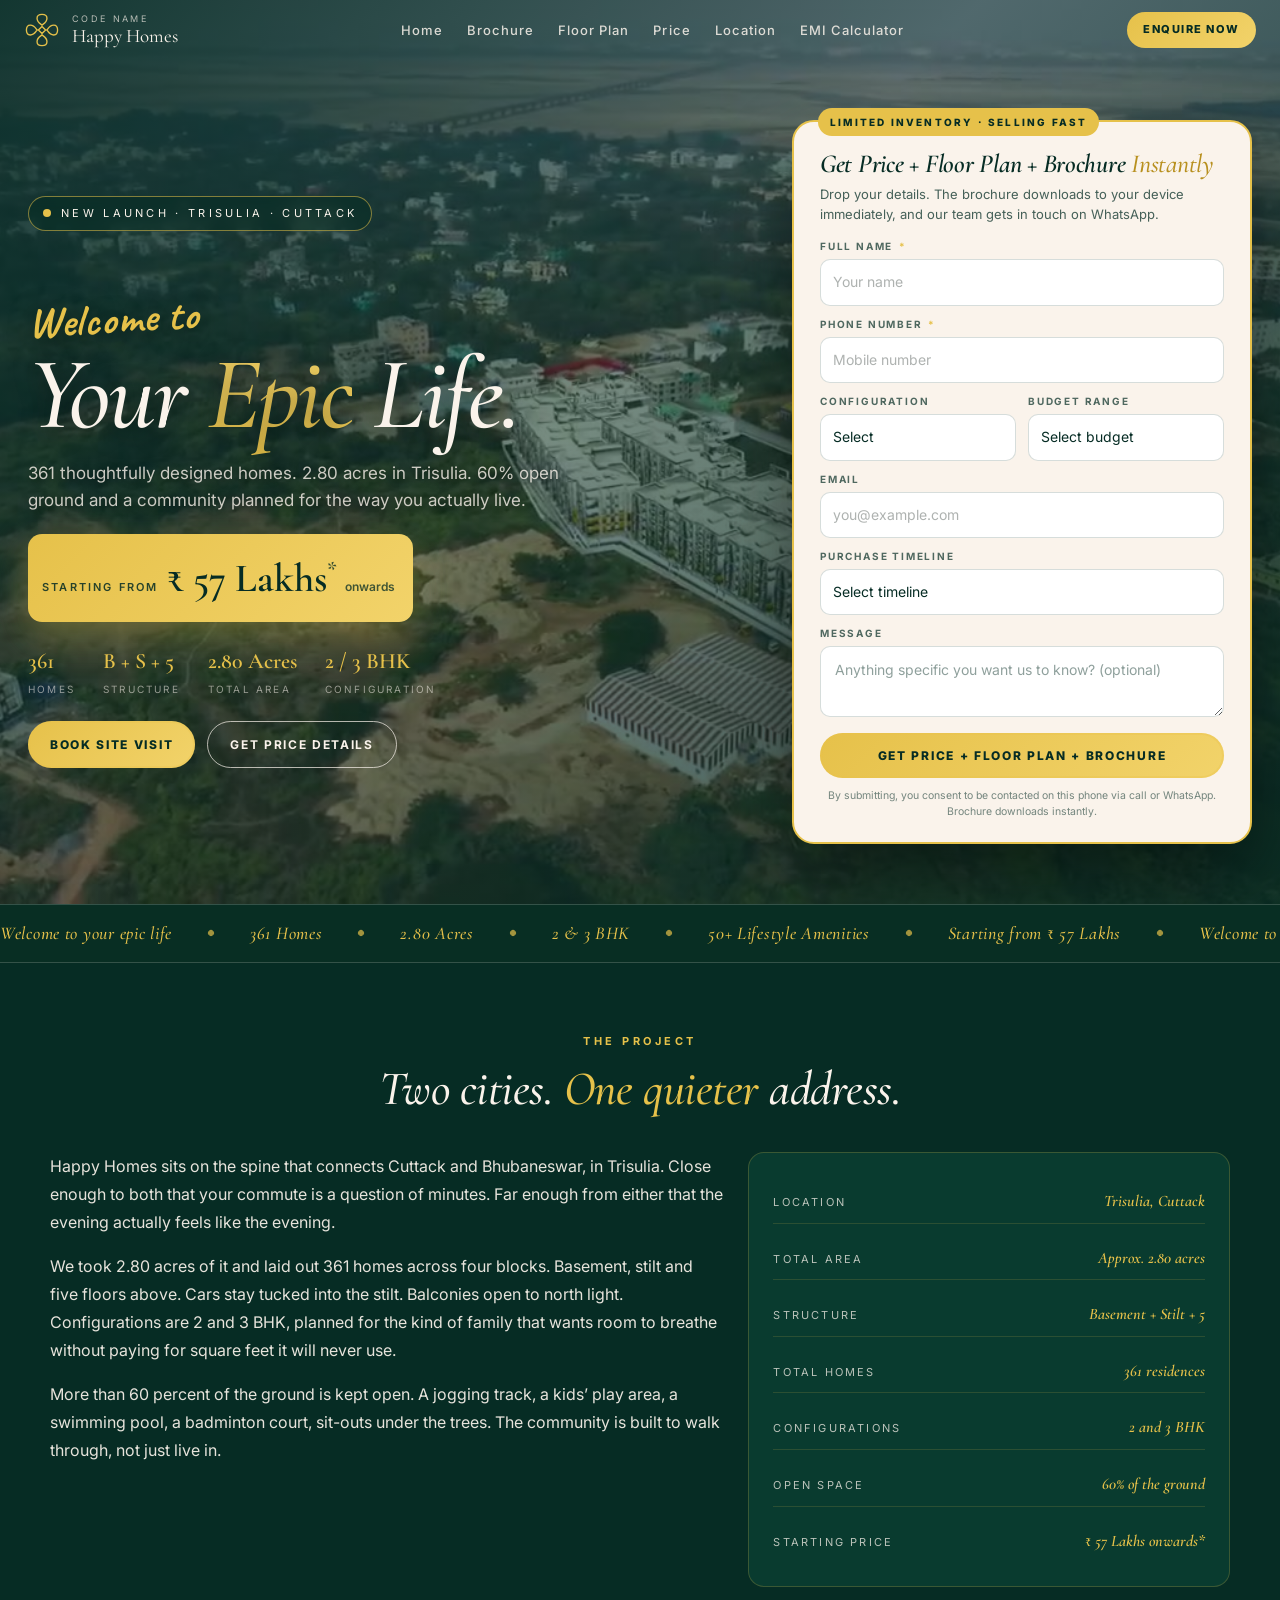
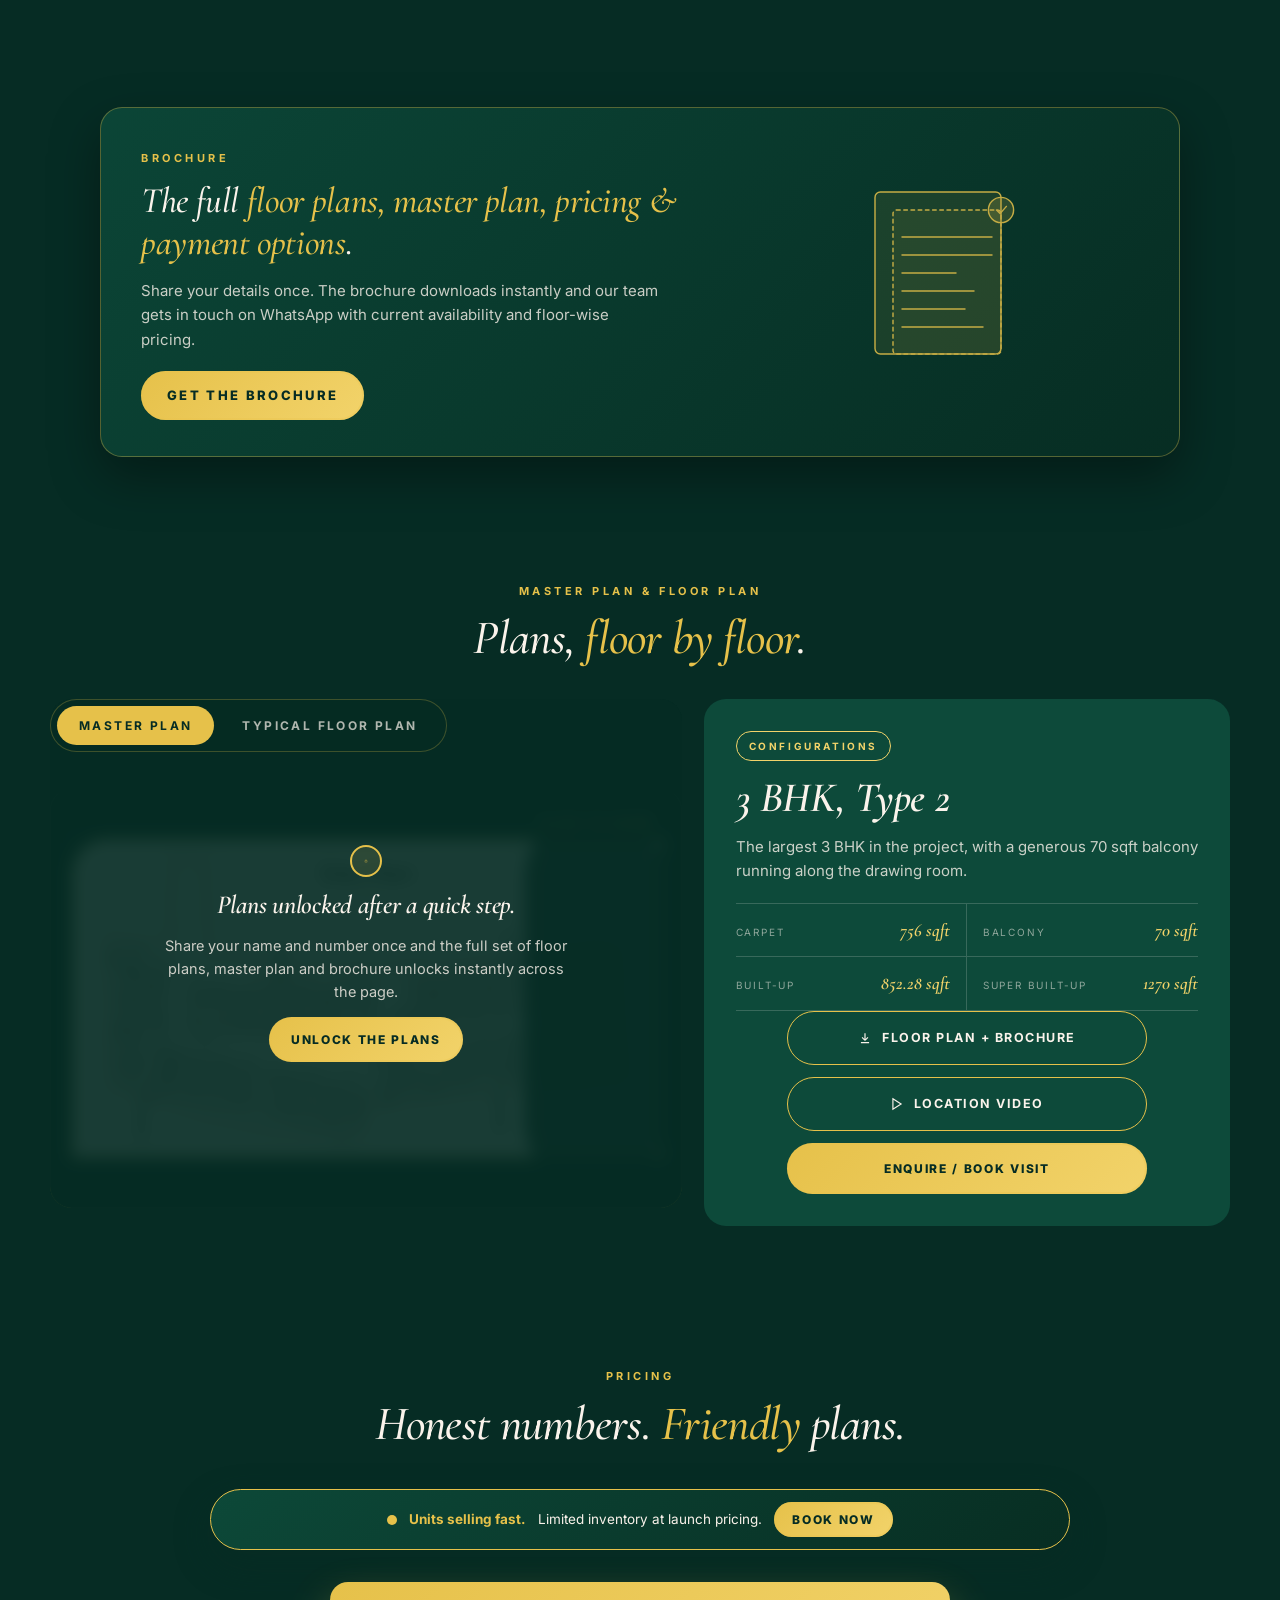
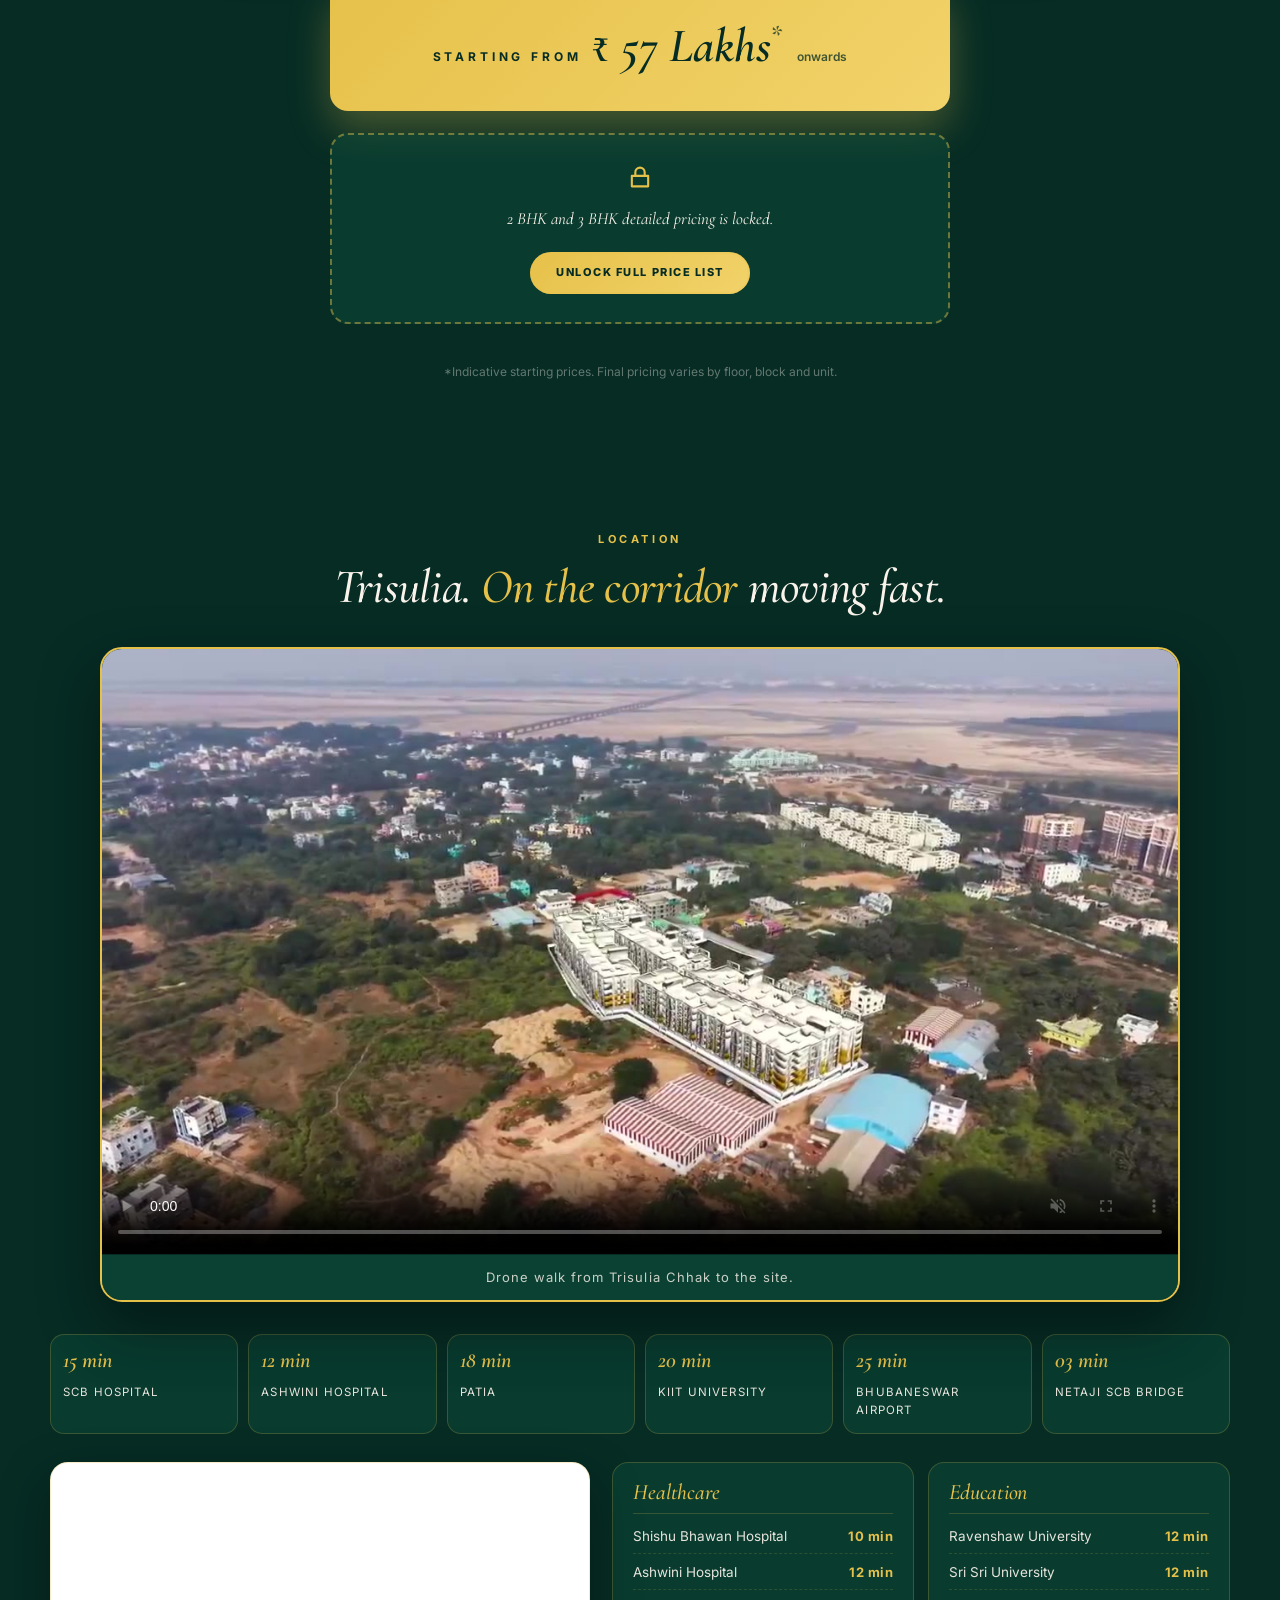
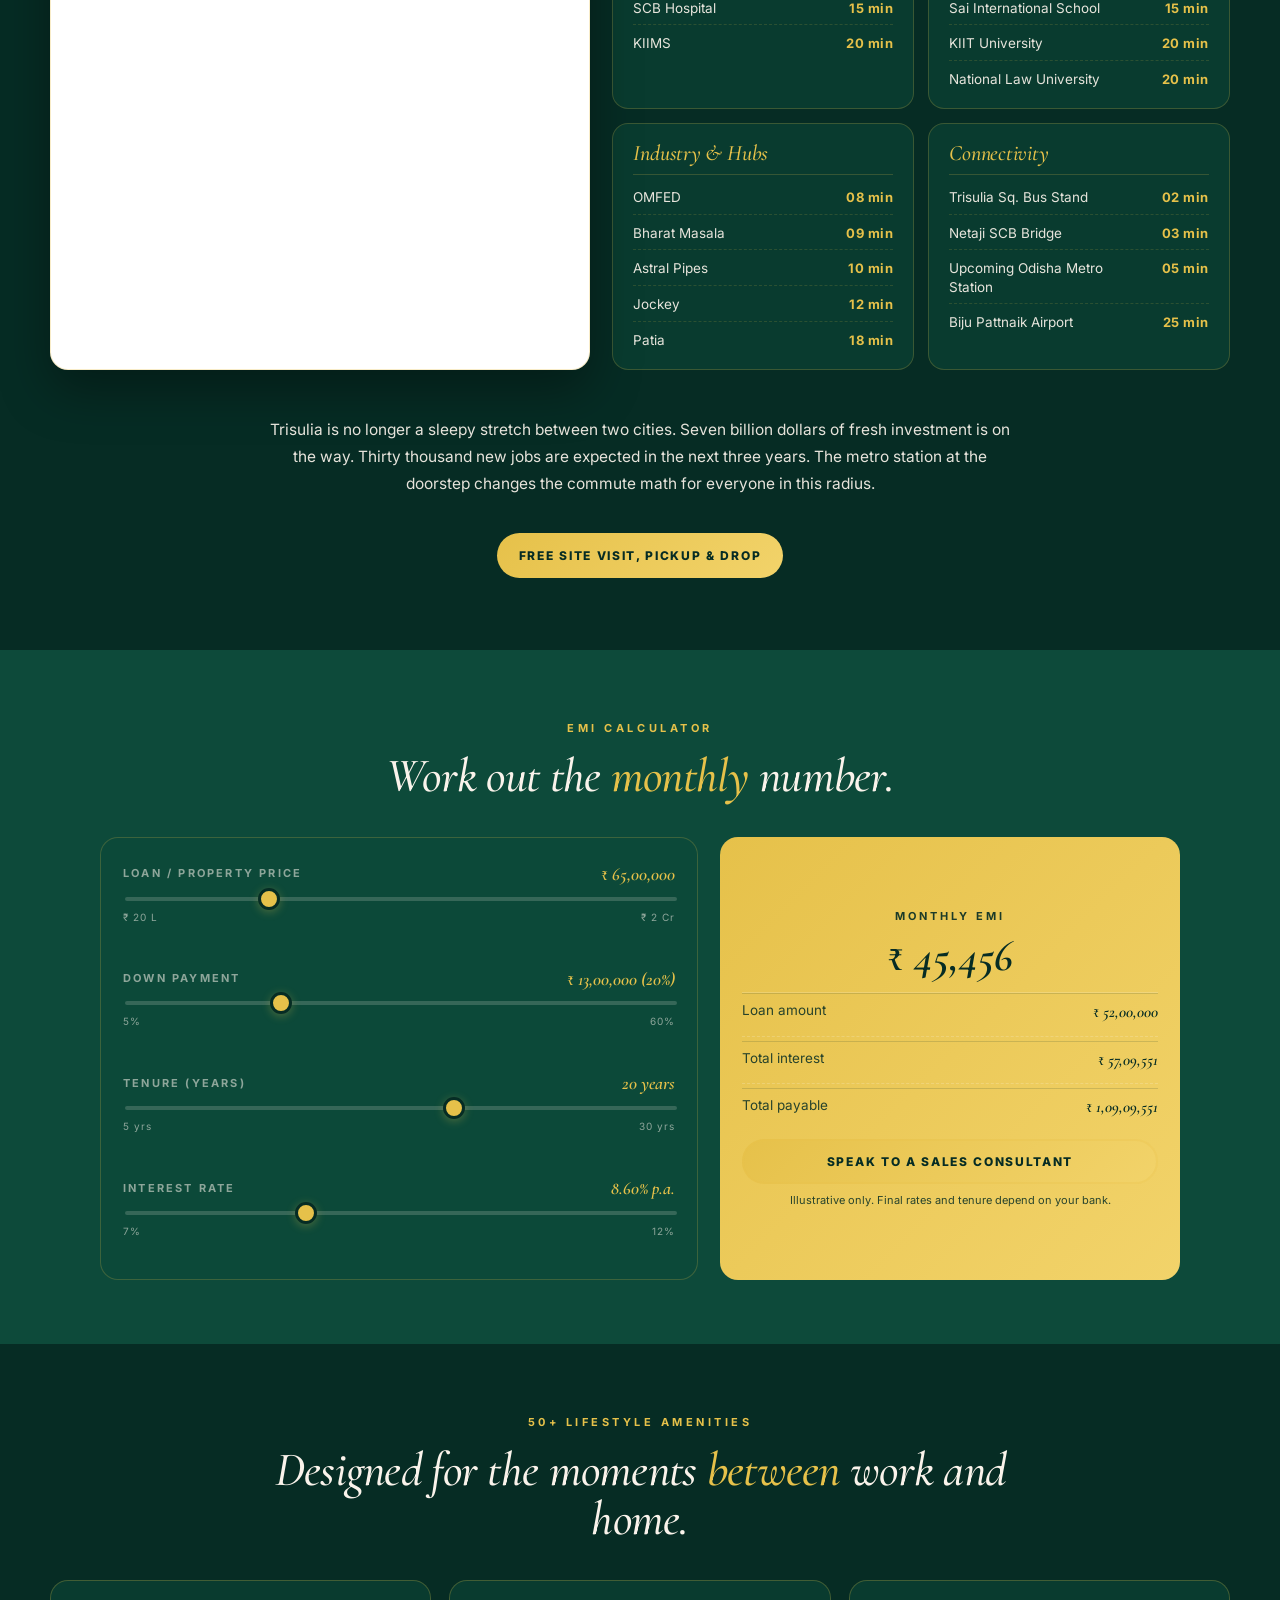
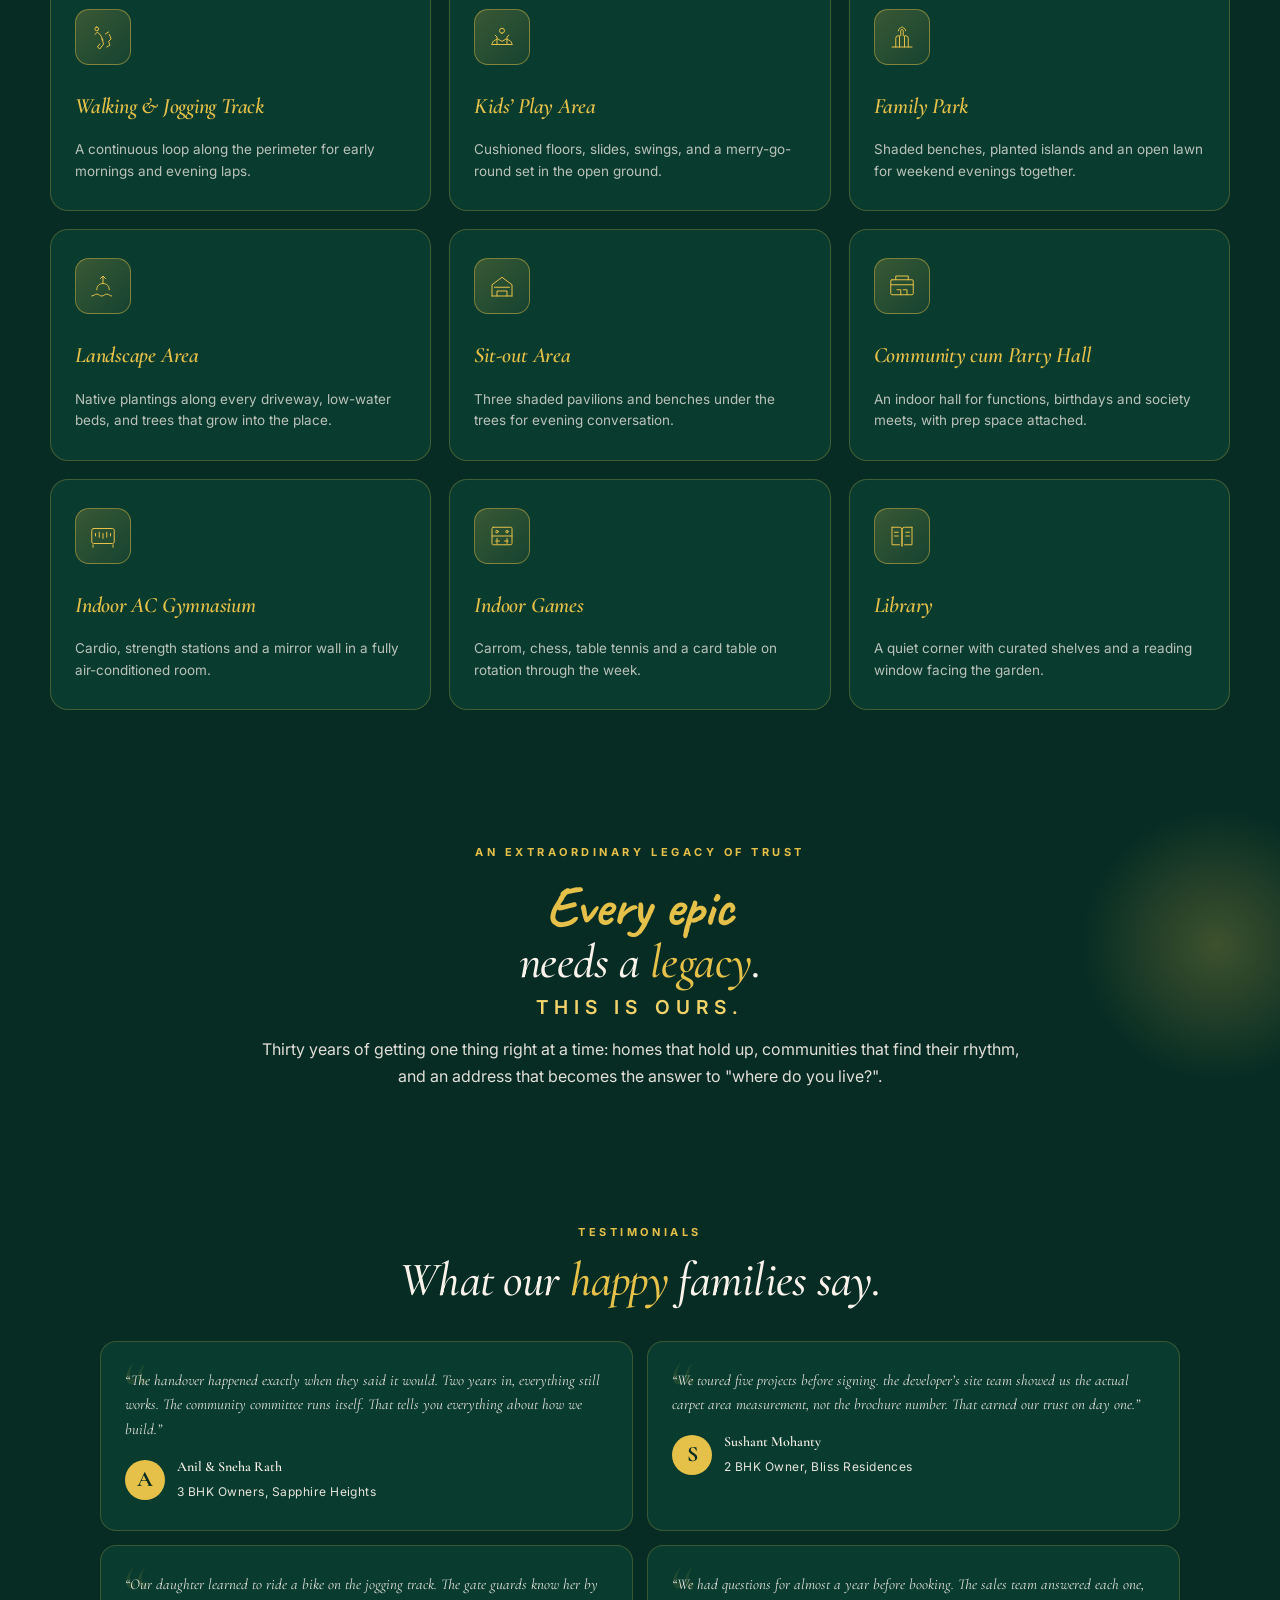
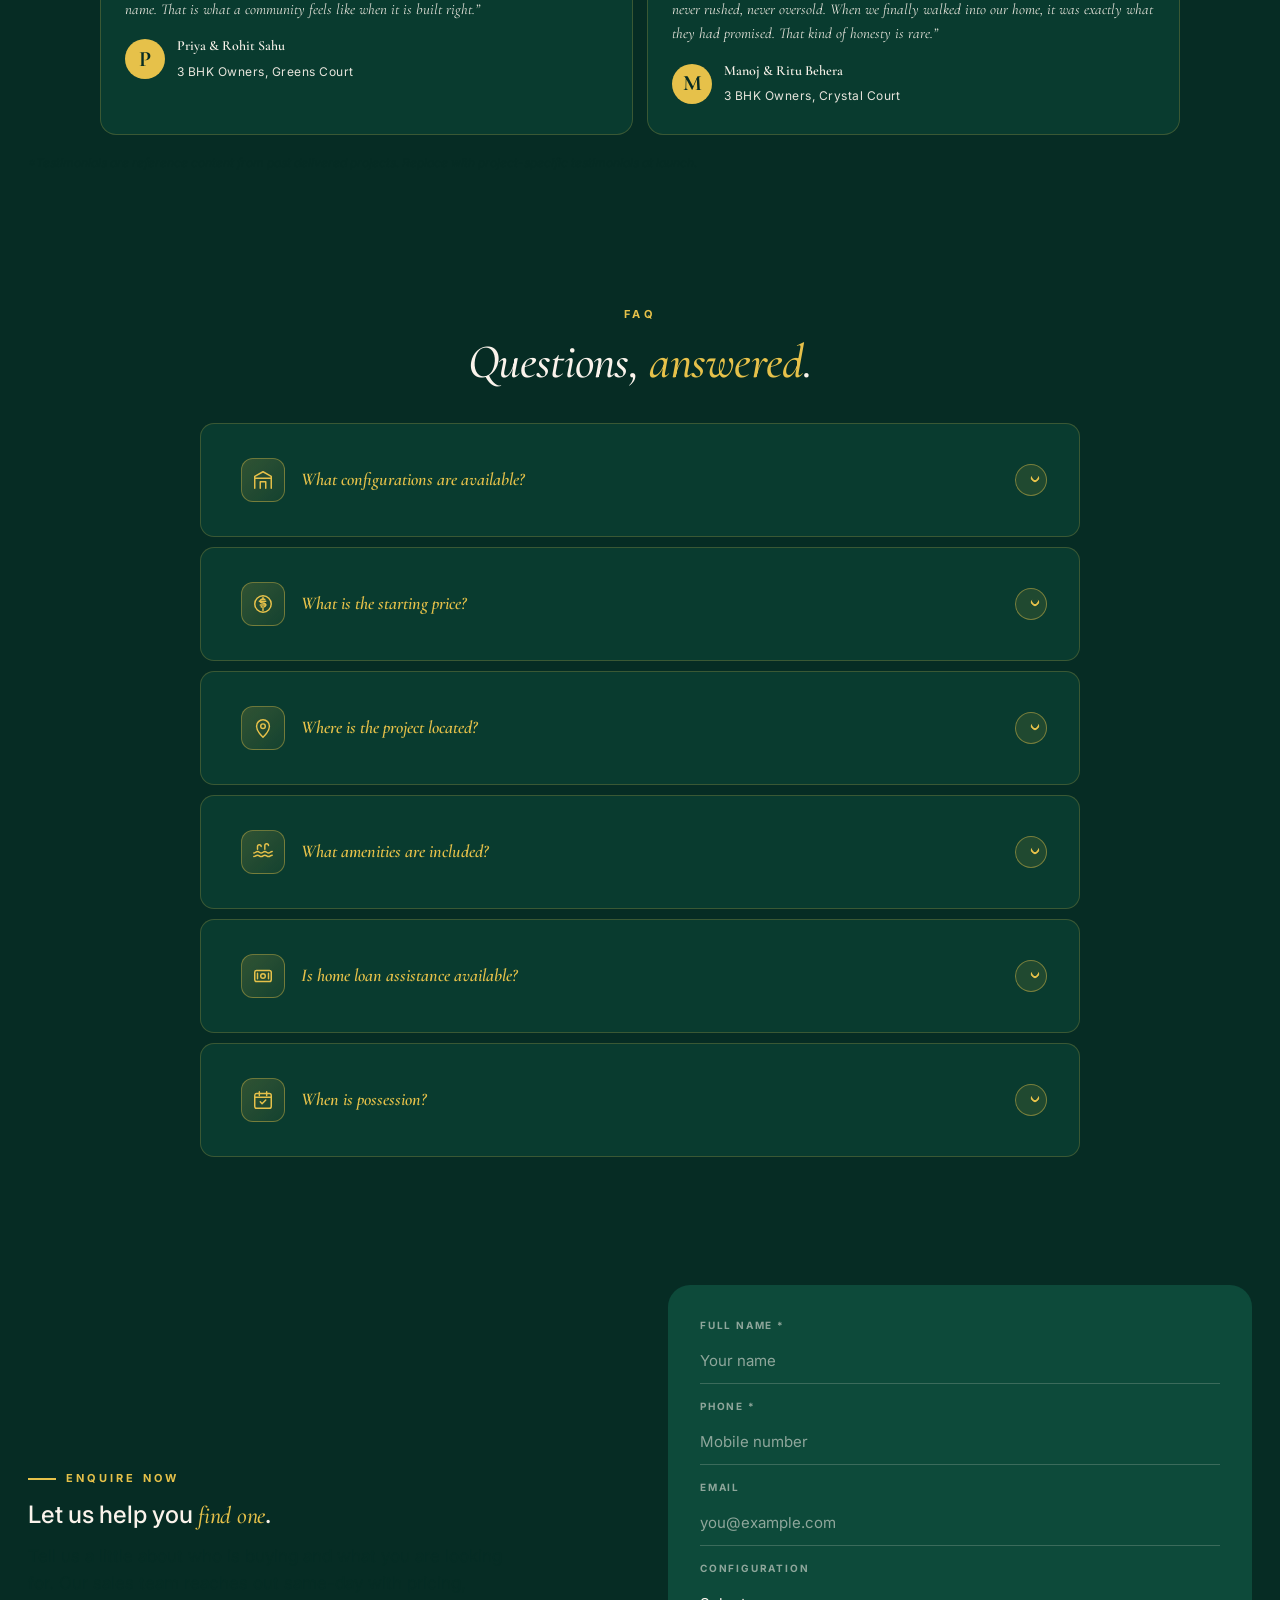
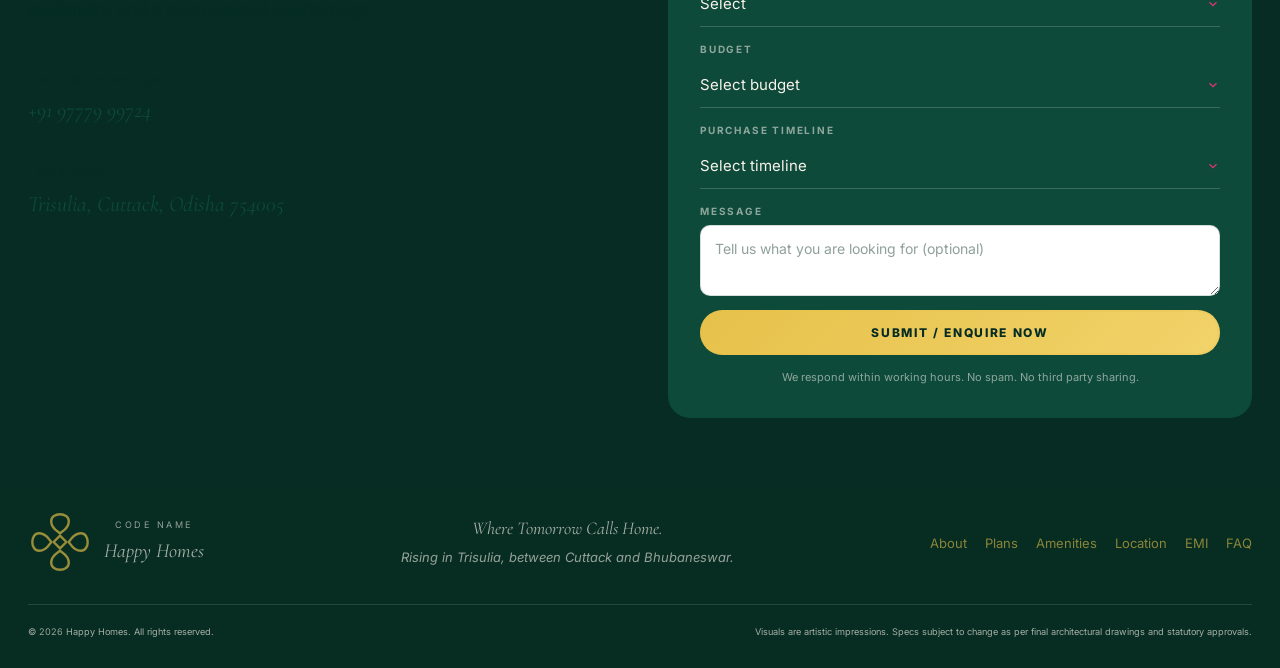
==== index.html @ fbfa4ac5 "first commit" ====
<!DOCTYPE html>
<html lang="en">
<head>
  <meta charset="UTF-8" />
  <meta name="viewport" content="width=device-width, initial-scale=1.0" />
  <meta name="theme-color" content="#062c24" />
  <title>Happy Homes, Trisulia, Cuttack | 361 Premium 2 &amp; 3 BHK Homes from &#8377;57 Lakhs</title>
  <meta name="description" content="Happy Homes at Trisulia, Cuttack: 361 thoughtfully designed 2 and 3 BHK residences across 2.80 acres. 2 BHK from &#8377;57-58 L, 3 BHK from &#8377;65-69 L. 25 mins from Bhubaneswar Airport. Get price, floor plan and brochure instantly." />
  <meta name="keywords" content="Happy Homes Trisulia, Cuttack apartments, flats Trisulia, 2 BHK Cuttack, 3 BHK Cuttack, new launch Cuttack Bhubaneswar, residential project Trisulia, Metro Group Cuttack, real estate Cuttack" />
  <meta name="author" content="Code Name Happy Homes" />
  <meta name="robots" content="index, follow, max-snippet:-1, max-image-preview:large, max-video-preview:-1" />
  <meta name="geo.region" content="IN-OR" />
  <meta name="geo.placename" content="Trisulia, Cuttack, Odisha" />
  <link rel="canonical" href="https://happyhomes.example.com/" />

  <meta property="og:type" content="website" />
  <meta property="og:url" content="https://happyhomes.example.com/" />
  <meta property="og:title" content="Happy Homes, Trisulia | 361 Premium 2 &amp; 3 BHK Homes from &#8377;57 L" />
  <meta property="og:description" content="361 residences across 2.80 acres in Trisulia, Cuttack. Stilt + 5, 2 and 3 BHK north facing. 2 BHK from &#8377;57-58 L, 3 BHK from &#8377;65-69 L." />
  <meta property="og:image" content="assets/hero-poster.jpg" />
  <meta property="og:image:width" content="1200" />
  <meta property="og:image:height" content="630" />
  <meta property="og:locale" content="en_IN" />
  <meta property="og:site_name" content="Happy Homes" />
  <meta name="twitter:card" content="summary_large_image" />
  <meta name="twitter:title" content="Happy Homes, Trisulia, Cuttack" />
  <meta name="twitter:description" content="361 premium 2 &amp; 3 BHK residences in Trisulia. From &#8377;57 L. Get brochure instantly." />
  <meta name="twitter:image" content="assets/hero-poster.jpg" />

  <script type="application/ld+json">
  {
    "@context": "https://schema.org",
    "@type": "ApartmentComplex",
    "name": "Code Name Happy Homes",
    "description": "361 premium 2 and 3 BHK residences across 2.80 acres in Trisulia, between Cuttack and Bhubaneswar. 2 BHK from ₹57-58 L, 3 BHK from ₹65-69 L.",
    "url": "https://happyhomes.example.com/",
    "image": "assets/hero-poster.jpg",
    "numberOfAccommodationUnits": 361,
    "petsAllowed": true,
    "priceRange": "₹57 L - ₹69 L",
    "address": { "@type": "PostalAddress", "streetAddress": "Trisulia", "addressLocality": "Cuttack", "postalCode": "754005", "addressRegion": "Odisha", "addressCountry": "IN" },
    "geo": { "@type": "GeoCoordinates", "latitude": "20.50", "longitude": "85.92" },
    "telephone": "+91-9777999724",
    "amenityFeature": [
      { "@type": "LocationFeatureSpecification", "name": "Swimming Pool", "value": true },
      { "@type": "LocationFeatureSpecification", "name": "Clubhouse", "value": true },
      { "@type": "LocationFeatureSpecification", "name": "Gym", "value": true },
      { "@type": "LocationFeatureSpecification", "name": "Kids Play Area", "value": true },
      { "@type": "LocationFeatureSpecification", "name": "24x7 Security", "value": true }
    ]
  }
  </script>
  <script type="application/ld+json">
  {
    "@context": "https://schema.org",
    "@type": "FAQPage",
    "mainEntity": [
      { "@type": "Question", "name": "What configurations are available at Happy Homes?", "acceptedAnswer": { "@type": "Answer", "text": "Four north facing configurations across two 2 BHK variants (Super built-up 1025 and 1040 sqft) and two 3 BHK variants (Super built-up 1190 and 1270 sqft)." } },
      { "@type": "Question", "name": "What is the starting price?", "acceptedAnswer": { "@type": "Answer", "text": "2 BHK starts from ₹57-58 Lakhs and 3 BHK from ₹65-69 Lakhs. Final pricing varies by floor, block and unit." } },
      { "@type": "Question", "name": "Where is Happy Homes located?", "acceptedAnswer": { "@type": "Answer", "text": "Trisulia, Cuttack, on the corridor between Cuttack and Bhubaneswar. 25 mins to Bhubaneswar Airport, 15 mins to Ashwini Hospital, 18 mins to Patia, 20 mins to KIIT University." } },
      { "@type": "Question", "name": "When is possession expected?", "acceptedAnswer": { "@type": "Answer", "text": "Indicative handover by Q2 2027. Replace with the precise handover date as construction advances." } }
    ]
  }
  </script>

  <link rel="icon" type="image/svg+xml" href="assets/logo-mark.svg" />
  <link rel="preconnect" href="https://fonts.googleapis.com" />
  <link rel="preconnect" href="https://fonts.gstatic.com" crossorigin />
  <link href="https://fonts.googleapis.com/css2?family=Cormorant+Garamond:ital,wght@0,500;0,600;0,700;1,500;1,600;1,700&family=Inter:wght@300;400;500;600;700&family=Caveat:wght@500;700&display=swap" rel="stylesheet" />
  <link rel="stylesheet" href="styles.css" />
</head>
<body>

  <!-- Netlify Forms detection declarations (hidden, AJAX submissions also work) -->
  <form name="hero-lead" netlify netlify-honeypot="bot-field" hidden>
    <input type="text" name="name" /><input type="tel" name="phone" /><input type="email" name="email" />
    <input type="text" name="config" /><input type="text" name="budget" /><input type="text" name="timeline" />
    <input type="text" name="message" /><input type="text" name="source" /><input type="text" name="page" />
    <input type="text" name="plan" />
  </form>
  <form name="modal-enquiry" netlify netlify-honeypot="bot-field" hidden>
    <input type="text" name="name" /><input type="tel" name="phone" /><input type="email" name="email" />
    <input type="text" name="config" /><input type="text" name="budget" /><input type="text" name="timeline" />
    <input type="text" name="message" /><input type="text" name="source" /><input type="text" name="page" />
    <input type="text" name="plan" />
  </form>
  <form name="site-visit" netlify netlify-honeypot="bot-field" hidden>
    <input type="text" name="name" /><input type="tel" name="phone" /><input type="email" name="email" />
    <input type="text" name="config" /><input type="text" name="budget" /><input type="text" name="timeline" />
    <input type="text" name="message" />
    <input type="text" name="date" /><input type="text" name="slot" /><input type="text" name="pickup" />
    <input type="text" name="source" /><input type="text" name="page" />
  </form>
  <form name="video-call" netlify netlify-honeypot="bot-field" hidden>
    <input type="text" name="name" /><input type="tel" name="phone" /><input type="email" name="email" />
    <input type="text" name="config" /><input type="text" name="budget" /><input type="text" name="timeline" />
    <input type="text" name="message" /><input type="text" name="slot" />
    <input type="text" name="source" /><input type="text" name="page" />
  </form>
  <form name="contact" netlify netlify-honeypot="bot-field" hidden>
    <input type="text" name="name" /><input type="tel" name="phone" /><input type="email" name="email" />
    <input type="text" name="config" /><input type="text" name="budget" /><input type="text" name="timeline" />
    <input type="text" name="message" /><input type="text" name="source" /><input type="text" name="page" />
  </form>


  <!-- PRELOADER (logo fills 0-100%) -->
  <div class="preloader" id="preloader" aria-hidden="false">
    <div class="preloader__stage">
      <div class="preloader__logo">
        <img class="preloader__logo-ghost" src="assets/logo-mark.svg" alt="" />
        <img class="preloader__logo-fill" id="preLogoFill" src="assets/logo-mark.svg" alt="" />
      </div>
      <div class="preloader__bar"><span id="preBar"></span></div>
      <div class="preloader__count"><span id="preCount">0</span>%</div>
      <p class="preloader__caption">Happy Homes</p>
    </div>
  </div>

  <!-- NAV -->
  <header class="nav" id="nav">
    <a href="#top" class="nav__brand" aria-label="Happy Homes">
      <img class="nav__hh" src="assets/logo-mark.svg" alt="" />
      <span class="nav__brand-text">
        <small>Code Name</small>
        Happy Homes
      </span>
    </a>
    <nav class="nav__menu" id="navMenu" aria-label="Primary">
      <a href="#top">Home</a>
      <a href="#brochure">Brochure</a>
      <a href="#plans">Floor Plan</a>
      <a href="#pricing">Price</a>
      <a href="#location">Location</a>
      <a href="#emi">EMI Calculator</a>
    </nav>
    <button class="nav__cta btn btn--pink btn--sm" data-open-modal>Enquire Now</button>
    <button class="nav__toggle" id="navToggle" aria-label="Open menu" aria-expanded="false">
      <span></span><span></span>
    </button>
  </header>

  <!-- RIGHT STICKY CTA RAIL (Nawah Emporio style) -->
  <aside class="rail" aria-label="Quick actions">
    <a class="rail__btn" data-open-video href="#" aria-label="Instant Video Call">
      <svg viewBox="0 0 24 24" width="20" height="20" fill="none" stroke="currentColor" stroke-width="1.8"><rect x="2" y="6" width="13" height="12" rx="2"/><path d="M22 8l-7 4 7 4z"/></svg>
      <span>Video Call</span>
    </a>
    <a class="rail__btn" href="https://wa.me/919777999724?text=Hi%2C%20I%27d%20like%20to%20know%20more%20about%20Happy%20Homes%2C%20Trisulia." target="_blank" rel="noopener" aria-label="WhatsApp"><svg viewBox="0 0 32 32" width="20" height="20" aria-hidden="true"><path fill="currentColor" d="M16.04 4C10.42 4 5.86 8.56 5.86 14.18c0 1.98.55 3.83 1.51 5.42L6 26l6.6-1.73a10.12 10.12 0 004.04.82h.01c5.62 0 10.18-4.56 10.18-10.18 0-2.72-1.06-5.27-2.98-7.19A10.13 10.13 0 0016.04 4zm0 18.55h-.01a8.4 8.4 0 01-4.29-1.18l-.31-.18-3.82 1 1.02-3.72-.2-.32a8.37 8.37 0 01-1.28-4.46c0-4.62 3.76-8.38 8.39-8.38 2.24 0 4.34.87 5.93 2.45a8.36 8.36 0 012.46 5.93c0 4.62-3.76 8.38-8.39 8.38zm4.6-6.27c-.25-.13-1.49-.74-1.72-.82-.23-.08-.4-.13-.57.13-.17.25-.65.82-.8.99-.15.17-.3.19-.55.06-.25-.13-1.06-.39-2.02-1.25-.75-.67-1.25-1.49-1.4-1.74-.15-.25-.02-.39.11-.51.11-.11.25-.3.38-.45.13-.15.17-.25.25-.42.08-.17.04-.32-.02-.45-.06-.13-.57-1.38-.78-1.88-.2-.49-.41-.43-.57-.43h-.49c-.17 0-.45.06-.68.32-.23.25-.89.87-.89 2.13 0 1.25.91 2.46 1.04 2.63.13.17 1.79 2.74 4.34 3.85.61.26 1.08.42 1.45.54.61.19 1.16.17 1.6.1.49-.07 1.49-.61 1.7-1.2.21-.59.21-1.09.15-1.2-.07-.11-.23-.17-.48-.3z"/></svg><span>WhatsApp</span></a>
    <a class="rail__btn" href="tel:+919777999724" aria-label="Call us">
      <svg viewBox="0 0 24 24" width="20" height="20" fill="none" stroke="currentColor" stroke-width="1.8"><path d="M22 16.92v3a2 2 0 01-2.18 2 19.79 19.79 0 01-8.63-3.07 19.5 19.5 0 01-6-6 19.79 19.79 0 01-3.07-8.67A2 2 0 014.11 2h3a2 2 0 012 1.72c.13.96.36 1.9.7 2.81a2 2 0 01-.45 2.11L8.09 9.91a16 16 0 006 6l1.27-1.27a2 2 0 012.11-.45c.91.34 1.85.57 2.81.7A2 2 0 0122 16.92z"/></svg>
      <span>97779 99724</span>
    </a>
    <button class="rail__btn" data-open-modal aria-label="Enquire">
      <svg viewBox="0 0 24 24" width="20" height="20" fill="none" stroke="currentColor" stroke-width="1.8"><path d="M4 5h16v12H7l-3 3z"/></svg>
      <span>Enquire</span>
    </button>
    <button class="rail__btn rail__btn--free" data-open-sitevisit aria-label="Free site visit with pickup and drop">
      <svg viewBox="0 0 24 24" width="22" height="22" fill="none" stroke="currentColor" stroke-width="1.8"><path d="M3 13l2-5h11l3 5v5h-2a2 2 0 11-4 0H9a2 2 0 11-4 0H3z"/><circle cx="7" cy="18" r="1.5"/><circle cx="15" cy="18" r="1.5"/></svg>
      <span><i>Free</i>Site Visit<br>Pickup &amp; Drop</span>
    </button>
  </aside>

  <main id="top">

    <!-- HERO -->
    <section class="hero" id="hero">
      <div class="hero__bg" aria-hidden="true">
        <video class="hero__drone" autoplay muted loop playsinline preload="auto" poster="assets/drone-poster.jpg">
          <source src="assets/drone-trisulia.mp4" type="video/mp4" />
        </video>
        <div class="hero__overlay"></div>
      </div>

      <div class="hero__inner">
        <div class="hero__copy">
          <div class="hero__eyebrow">
            <span class="dot"></span>
            <span>New Launch &middot; Trisulia &middot; Cuttack</span>
          </div>
          <h1 class="hero__title">
            <span class="hero__hand">Welcome to</span><br>
            Your <em>Epic</em> Life.
          </h1>
          <p class="hero__sub">
            361 thoughtfully designed homes. 2.80 acres in Trisulia. 60% open ground and a community planned for the way you actually live.
          </p>

          <div class="hero__price">
            <span>Starting from</span>
            <b>&#8377; 57 Lakhs<i>*</i></b>
            <small>onwards</small>
          </div>

          <ul class="hero__chips">
            <li><b>361</b><span>Homes</span></li>
            <li><b>B + S + 5</b><span>Structure</span></li>
            <li><b>2.80 Acres</b><span>Total area</span></li>
            <li><b>2 / 3 BHK</b><span>Configuration</span></li>
          </ul>

          <div class="hero__actions">
            <button class="btn btn--pink btn--pulse" data-open-sitevisit>Book Site Visit</button>
            <button class="btn btn--outline" data-open-modal>Get Price Details</button>
          </div>
        </div>

        <aside class="lead-card" aria-labelledby="leadCardTitle">
          <span class="lead-card__pill">Limited Inventory &middot; Selling Fast</span>
          <h2 id="leadCardTitle">Get Price + Floor Plan + Brochure <em>Instantly</em></h2>
          <p>Drop your details. The brochure downloads to your device immediately, and our team gets in touch on WhatsApp.</p>

          <form class="lead-form" id="heroForm" name="hero-lead" data-netlify="true" data-netlify-honeypot="bot-field" novalidate>
            <input type="hidden" name="form-name" value="hero-lead" />
            <p class="hidden" style="display:none"><label>Leave blank: <input name="bot-field" /></label></p>
            <div class="field field--full">
              <label for="h-name">Full Name <span aria-hidden="true">*</span></label>
              <input id="h-name" name="name" type="text" required autocomplete="name" placeholder="Your name" />
            </div>
            <div class="field field--full">
              <label for="h-phone">Phone Number <span aria-hidden="true">*</span></label>
              <input id="h-phone" name="phone" type="tel" required autocomplete="tel" inputmode="tel" pattern="[0-9 +\-()]{6,20}" placeholder="Mobile number" />
            </div>
            <div class="field">
              <label for="h-config">Configuration</label>
              <select id="h-config" name="config">
                <option value="">Select</option>
                <option>2 BHK</option>
                <option>3 BHK</option>
                <option>2 &amp; 3 BHK</option>
              </select>
            </div>
            <div class="field">
              <label for="h-budget">Budget Range</label>
              <select id="h-budget" name="budget">
                <option value="">Select budget</option>
                <option>Below &#8377;57 Lakhs</option>
                <option>&#8377;57 - 70 Lakhs</option>
                <option>&#8377;70 Lakhs - 1 Cr</option>
                <option>Above &#8377;1 Cr</option>
              </select>
            </div>
            <div class="field field--full">
              <label for="h-email">Email</label>
              <input id="h-email" name="email" type="email" autocomplete="email" placeholder="you@example.com" />
            </div>
            <div class="field field--full">
              <label for="h-timeline">Purchase Timeline</label>
              <select id="h-timeline" name="timeline">
                <option value="">Select timeline</option>
                <option>Ready to move in</option>
                <option>Within 1 - 3 months</option>
                <option>Within 3 - 6 months</option>
                <option>Just exploring</option>
              </select>
            </div>
            <div class="field field--full">
              <label for="h-message">Message</label>
              <textarea id="h-message" name="message" rows="2" placeholder="Anything specific you want us to know? (optional)"></textarea>
            </div>
            <input type="hidden" name="source" value="Hero inline form" />
            <input type="hidden" name="page" id="h-page" value="" />
            <button class="btn btn--pink btn--block btn--pulse" type="submit"><span>Get Price + Floor Plan + Brochure</span></button>
            <small class="lead-form__note">By submitting, you consent to be contacted on this phone via call or WhatsApp. Brochure downloads instantly.</small>
          </form>
          <div class="lead-form__success" id="heroSuccess" hidden>
            <svg viewBox="0 0 24 24" width="36" height="36" aria-hidden="true"><path d="M5 13l4 4L19 7" fill="none" stroke="currentColor" stroke-width="2" stroke-linecap="round" stroke-linejoin="round"/></svg>
            <h3>You are in.</h3>
            <p>Your brochure has started downloading. Our team will reach you within working hours.</p>
            <a class="btn btn--pink btn--block" id="heroSuccessWA" href="https://wa.me/919777999724" target="_blank" rel="noopener"><span>Continue on WhatsApp</span></a>
          </div>
        </aside>
      </div>
    </section>

    <!-- TICKER MARQUEE -->
    <div class="marquee" aria-hidden="true">
      <div class="marquee__track">
        <span>Welcome to your epic life</span><i></i>
        <span>361 Homes</span><i></i>
        <span>2.80 Acres</span><i></i>
        <span>2 &amp; 3 BHK</span><i></i>
        <span>50+ Lifestyle Amenities</span><i></i>
        <span>Starting from &#8377; 57 Lakhs</span><i></i>
        <span>Welcome to your epic life</span><i></i>
        <span>361 Homes</span><i></i>
        <span>2.80 Acres</span><i></i>
        <span>2 &amp; 3 BHK</span><i></i>
        <span>50+ Lifestyle Amenities</span><i></i>
        <span>Starting from &#8377; 57 Lakhs</span><i></i>
      </div>
    </div>
<!-- HERO ABOUT (project intro) -->
    <section class="about" id="about">
      <div class="container">
        <div class="about__head">
          <span class="eyebrow">The project</span>
          <h2>Two cities. <em>One quieter</em> address.</h2>
        </div>
        <div class="about__layout">
          <div class="about__body">
            <p>Happy Homes sits on the spine that connects Cuttack and Bhubaneswar, in Trisulia. Close enough to both that your commute is a question of minutes. Far enough from either that the evening actually feels like the evening.</p>
            <p>We took 2.80 acres of it and laid out 361 homes across four blocks. Basement, stilt and five floors above. Cars stay tucked into the stilt. Balconies open to north light. Configurations are 2 and 3 BHK, planned for the kind of family that wants room to breathe without paying for square feet it will never use.</p>
            <p>More than 60 percent of the ground is kept open. A jogging track, a kids&rsquo; play area, a swimming pool, a badminton court, sit-outs under the trees. The community is built to walk through, not just live in.</p>
          </div>
          <aside class="about__facts">
            <ul>
              <li><span>Location</span><b>Trisulia, Cuttack</b></li>
              <li><span>Total area</span><b>Approx. 2.80 acres</b></li>
              <li><span>Structure</span><b>Basement + Stilt + 5</b></li>
              <li><span>Total homes</span><b>361 residences</b></li>
              <li><span>Configurations</span><b>2 and 3 BHK</b></li>
              <li><span>Open space</span><b>60% of the ground</b></li>
              <li><span>Starting price</span><b>&#8377; 57 Lakhs onwards*</b></li>
            </ul>
          </aside>
        </div>
      </div>
    </section>
<!-- BROCHURE BANNER -->
    <section class="brochure-banner" id="brochure">
      <div class="container">
        <div class="brochure-card">
          <div class="brochure-card__copy">
            <span class="eyebrow">Brochure</span>
            <h2>The full <em>floor plans, master plan, pricing &amp; payment options</em>.</h2>
            <p>Share your details once. The brochure downloads instantly and our team gets in touch on WhatsApp with current availability and floor-wise pricing.</p>
            <button class="btn btn--pink btn--pulse" data-open-modal><span>Get the Brochure</span></button>
          </div>
          <div class="brochure-card__art" aria-hidden="true">
            <svg viewBox="0 0 200 240" fill="none" stroke="currentColor" stroke-width="1.6" stroke-linejoin="round" stroke-linecap="round">
              <rect x="20" y="20" width="140" height="180" rx="6" fill="rgba(230,193,74,0.10)" stroke="currentColor"/>
              <rect x="40" y="40" width="120" height="160" rx="4" fill="rgba(230,193,74,0.06)" stroke="currentColor" stroke-dasharray="4 4"/>
              <path d="M50 70h100M50 90h100M50 110h60M50 130h80M50 150h70M50 170h90"/>
              <circle cx="160" cy="40" r="14" fill="rgba(230,193,74,0.20)" stroke="currentColor"/>
              <path d="M155 40l4 4 7-8" stroke="currentColor"/>
            </svg>
          </div>
        </div>
      </div>
    </section>

<!-- MASTER PLAN + FLOOR PLAN with toggle -->
    <section class="plans" id="plans">
      <div class="container">
        <div class="section-head">
          <span class="eyebrow">Master Plan &amp; Floor Plan</span>
          <h2>Plans, <em>floor by floor</em>.</h2>
        </div>
        <div class="plans__shell">
          <div class="plans__left">
            <div class="toggle" role="tablist" aria-label="Plan view">
              <button class="toggle__btn is-active" data-plan-view="master" role="tab" aria-selected="true">Master Plan</button>
              <button class="toggle__btn" data-plan-view="typical" role="tab" aria-selected="false">Typical Floor Plan</button>
            </div>
            <div class="plans__lock" id="plansLock">
              <svg viewBox="0 0 24 24" width="32" height="32" aria-hidden="true"><path d="M8 11V8a4 4 0 018 0v3M5 11h14v9H5z" fill="none" stroke="currentColor" stroke-width="1.8" stroke-linejoin="round"/></svg>
              <h3>Plans unlocked after a quick step.</h3>
              <p>Share your name and number once and the full set of floor plans, master plan and brochure unlocks instantly across the page.</p>
              <button class="btn btn--pink btn--pulse" data-open-modal>Unlock the plans</button>
            </div>
            <div class="plans__viewport">
              <button class="plans__image is-active" data-plan-image="master" data-open-lightbox data-img="assets/site-plan.jpg">
                <img src="assets/site-plan.jpg" alt="Master plan of Happy Homes" loading="lazy" />
                <span class="plans__zoom">Click to zoom</span>
              </button>
              <button class="plans__image" data-plan-image="typical" data-open-lightbox data-img="assets/floor-3bhk-2.jpg">
                <img src="assets/floor-3bhk-2.jpg" alt="Typical floor plan" loading="lazy" />
                <span class="plans__zoom">Click to zoom</span>
              </button>
            </div>
            <!-- Floor type tabs (visible only when typical floor selected) -->
            <div class="plans__tabs" data-show-on="typical">
              <button class="plans__tab is-active" data-typical="3bhk-2">3 BHK T2</button>
              <button class="plans__tab" data-typical="3bhk-1">3 BHK T1</button>
              <button class="plans__tab" data-typical="2bhk-2">2 BHK T2</button>
              <button class="plans__tab" data-typical="2bhk-1">2 BHK T1</button>
            </div>
          </div>
          <aside class="plans__right">
            <div class="plans__detail" data-plan-detail="3bhk-2">
              <span class="plans__pill">Configurations</span>
              <h3>3 BHK, Type 2</h3>
              <p>The largest 3 BHK in the project, with a generous 70 sqft balcony running along the drawing room.</p>
              <ul class="plans__specs">
                <li><span>Carpet</span><b>756 sqft</b></li>
                <li><span>Balcony</span><b>70 sqft</b></li>
                <li><span>Built-up</span><b>852.28 sqft</b></li>
                <li><span>Super built-up</span><b>1270 sqft</b></li>
              </ul>
            </div>
            <div class="plans__detail" data-plan-detail="3bhk-1" hidden>
              <span class="plans__pill">Configurations</span>
              <h3>3 BHK, Type 1</h3>
              <p>Three bedrooms with the master tucked at the back. Cross ventilation lands on every room.</p>
              <ul class="plans__specs">
                <li><span>Carpet</span><b>719 sqft</b></li>
                <li><span>Balcony</span><b>44 sqft</b></li>
                <li><span>Built-up</span><b>820.31 sqft</b></li>
                <li><span>Super built-up</span><b>1190 sqft</b></li>
              </ul>
            </div>
            <div class="plans__detail" data-plan-detail="2bhk-2" hidden>
              <span class="plans__pill">Configurations</span>
              <h3>2 BHK, Type 2</h3>
              <p>Roomier master bedroom, more open drawing-dining, a balcony built for a morning chair.</p>
              <ul class="plans__specs">
                <li><span>Carpet</span><b>618 sqft</b></li>
                <li><span>Balcony</span><b>44 sqft</b></li>
                <li><span>Built-up</span><b>756.69 sqft</b></li>
                <li><span>Super built-up</span><b>1040 sqft</b></li>
              </ul>
            </div>
            <div class="plans__detail" data-plan-detail="2bhk-1" hidden>
              <span class="plans__pill">Configurations</span>
              <h3>2 BHK, Type 1</h3>
              <p>A compact 2 BHK built around a connected living and dining heart.</p>
              <ul class="plans__specs">
                <li><span>Carpet</span><b>603 sqft</b></li>
                <li><span>Balcony</span><b>44 sqft</b></li>
                <li><span>Built-up</span><b>698.57 sqft</b></li>
                <li><span>Super built-up</span><b>1025 sqft</b></li>
              </ul>
            </div>

            <div class="plans__cta">
              <a href="assets/brochure.pdf" class="btn btn--outline btn--block" id="brochure" data-download-on-lead><svg viewBox="0 0 24 24" width="14" height="14" fill="none" stroke="currentColor" stroke-width="2"><path d="M12 4v12m0 0l-5-5m5 5l5-5M5 20h14"/></svg><span>Floor Plan + Brochure</span></a>
              <a href="#location" class="btn btn--outline btn--block"><svg viewBox="0 0 24 24" width="14" height="14" fill="none" stroke="currentColor" stroke-width="2"><polygon points="5,3 19,12 5,21"/></svg><span>Location Video</span></a>
              <button class="btn btn--pink btn--block btn--pulse" data-open-modal>Enquire / Book Visit</button>
            </div>
          </aside>
        </div>
      </div>
    </section>
<!-- PRICING BAND -->
    <section class="pricing" id="pricing">
      <div class="container">
        <div class="section-head">
          <span class="eyebrow">Pricing</span>
          <h2>Honest numbers. <em>Friendly</em> plans.</h2>
        </div>
        <div class="urgency-strip">
          <span class="urgency-strip__dot"></span>
          <strong>Units selling fast.</strong>
          <span>Limited inventory at launch pricing.</span>
          <button class="btn btn--pink btn--sm btn--pulse" data-open-modal>Book Now</button>
        </div>
        <div class="pricing__shell">
          <div class="pricing__starter">
            <span>Starting from</span>
            <b>&#8377; 57 Lakhs<i>*</i></b>
            <small>onwards</small>
          </div>
          <div class="pricing__gate" id="pricingGate">
            <div class="pricing__locked">
              <svg viewBox="0 0 24 24" width="22" height="22" aria-hidden="true"><path d="M8 11V8a4 4 0 018 0v3M5 11h14v9H5z" fill="none" stroke="currentColor" stroke-width="1.8" stroke-linejoin="round"/></svg>
              <span>2 BHK and 3 BHK detailed pricing is locked.</span>
              <button class="btn btn--pink btn--sm btn--pulse" data-open-modal>Unlock Full Price List</button>
            </div>
            <div class="pricing__band" hidden>
              <div class="price-band__cell">
                <span>2 BHK</span><b>&#8377; 57 - 58 L*</b>
                <small>Carpet 603 - 618 sqft</small>
              </div>
              <div class="price-band__cell">
                <span>3 BHK</span><b>&#8377; 65 - 69 L*</b>
                <small>Carpet 719 - 756 sqft</small>
              </div>
            </div>
          </div>
          <small class="pricing__note">*Indicative starting prices. Final pricing varies by floor, block and unit.</small>
        </div>
      </div>
    </section>
<!-- LOCATION -->
    <section class="location" id="location">
      <div class="container">
        <div class="section-head">
          <span class="eyebrow">Location</span>
          <h2>Trisulia. <em>On the corridor</em> moving fast.</h2>
        </div>

        
        <figure class="walkthrough__video">
          <video id="walkVideo" autoplay muted loop playsinline preload="auto" controls poster="assets/drone-poster.jpg"><source src="assets/drone-trisulia.mp4" type="video/mp4" />Your browser does not support the video tag.</video>
          <figcaption>Drone walk from Trisulia Chhak to the site.</figcaption>
        </figure>
<ul class="distance-band">
          <li><b>15 min</b><span>SCB Hospital</span></li>
          <li><b>12 min</b><span>Ashwini Hospital</span></li>
          <li><b>18 min</b><span>Patia</span></li>
          <li><b>20 min</b><span>KIIT University</span></li>
          <li><b>25 min</b><span>Bhubaneswar Airport</span></li>
          <li><b>03 min</b><span>Netaji SCB Bridge</span></li>
        </ul>

        <div class="location__grid">
          <div class="location__map">
            <iframe src="https://maps.google.com/maps?q=Trisulia%2C%20Cuttack%2C%20Odisha%20754005&amp;t=&amp;z=14&amp;ie=UTF8&amp;iwloc=&amp;output=embed" loading="lazy" referrerpolicy="no-referrer-when-downgrade" title="Happy Homes, Trisulia, Cuttack" allowfullscreen></iframe>
          </div>
          <div class="location__cards">
            <div class="loc-card">
              <h3>Healthcare</h3>
              <ul>
                <li><span>Shishu Bhawan Hospital</span><b>10 min</b></li>
                <li><span>Ashwini Hospital</span><b>12 min</b></li>
                <li><span>SCB Hospital</span><b>15 min</b></li>
                <li><span>KIIMS</span><b>20 min</b></li>
              </ul>
            </div>
            <div class="loc-card">
              <h3>Education</h3>
              <ul>
                <li><span>Ravenshaw University</span><b>12 min</b></li>
                <li><span>Sri Sri University</span><b>12 min</b></li>
                <li><span>Sai International School</span><b>15 min</b></li>
                <li><span>KIIT University</span><b>20 min</b></li>
                <li><span>National Law University</span><b>20 min</b></li>
              </ul>
            </div>
            <div class="loc-card">
              <h3>Industry &amp; Hubs</h3>
              <ul>
                <li><span>OMFED</span><b>08 min</b></li>
                <li><span>Bharat Masala</span><b>09 min</b></li>
                <li><span>Astral Pipes</span><b>10 min</b></li>
                <li><span>Jockey</span><b>12 min</b></li>
                <li><span>Patia</span><b>18 min</b></li>
              </ul>
            </div>
            <div class="loc-card">
              <h3>Connectivity</h3>
              <ul>
                <li><span>Trisulia Sq. Bus Stand</span><b>02 min</b></li>
                <li><span>Netaji SCB Bridge</span><b>03 min</b></li>
                <li><span>Upcoming Odisha Metro Station</span><b>05 min</b></li>
                <li><span>Biju Pattnaik Airport</span><b>25 min</b></li>
              </ul>
            </div>
          </div>
        </div>

        <div class="location__copy">
          <p>Trisulia is no longer a sleepy stretch between two cities. Seven billion dollars of fresh investment is on the way. Thirty thousand new jobs are expected in the next three years. The metro station at the doorstep changes the commute math for everyone in this radius.</p>
          <button class="btn btn--pink" data-open-sitevisit>Free Site Visit, Pickup &amp; Drop</button>
        </div>
      </div>
    </section>
<!-- EMI Calculator -->
    <section class="emi" id="emi">
      <div class="container">
        <div class="section-head">
          <span class="eyebrow">EMI Calculator</span>
          <h2>Work out the <em>monthly</em> number.</h2>
        </div>
        <div class="emi__grid">
          <div class="emi__controls">
            <div class="emi__row"><label for="emiPrice">Loan / Property Price</label><span class="emi__value" id="emiPriceOut">₹ 65,00,000</span><input id="emiPrice" type="range" min="2000000" max="20000000" step="100000" value="6500000" /><span class="emi__minmax"><i>₹ 20 L</i><i>₹ 2 Cr</i></span></div>
            <div class="emi__row"><label for="emiDown">Down Payment</label><span class="emi__value" id="emiDownOut">₹ 13,00,000 (20%)</span><input id="emiDown" type="range" min="5" max="60" step="1" value="20" /><span class="emi__minmax"><i>5%</i><i>60%</i></span></div>
            <div class="emi__row"><label for="emiTenure">Tenure (years)</label><span class="emi__value" id="emiTenureOut">20 years</span><input id="emiTenure" type="range" min="5" max="30" step="1" value="20" /><span class="emi__minmax"><i>5 yrs</i><i>30 yrs</i></span></div>
            <div class="emi__row"><label for="emiRate">Interest Rate</label><span class="emi__value" id="emiRateOut">8.6% p.a.</span><input id="emiRate" type="range" min="7" max="12" step="0.05" value="8.6" /><span class="emi__minmax"><i>7%</i><i>12%</i></span></div>
          </div>
          <aside class="emi__readout">
            <span class="emi__readout-label">Monthly EMI</span>
            <b class="emi__readout-amount" id="emiEMI">₹ ----</b>
            <ul class="emi__breakup">
              <li><span>Loan amount</span><b id="emiLoan">&mdash;</b></li>
              <li><span>Total interest</span><b id="emiInterest">&mdash;</b></li>
              <li><span>Total payable</span><b id="emiTotal">&mdash;</b></li>
            </ul>
            <button class="btn btn--pink btn--block btn--pulse" data-open-modal>Speak to a sales consultant</button>
            <small>Illustrative only. Final rates and tenure depend on your bank.</small>
          </aside>
        </div>
      </div>
    </section>
<!-- AMENITIES with toggle -->
    <section class="amenities" id="amenities">
      <div class="container">
        <div class="section-head">
          <span class="eyebrow">50+ Lifestyle Amenities</span>
          <h2>Designed for the moments <em>between</em> work and home.</h2>
        </div>
                <ul class="amenities__grid is-active" data-am-grid="all">
          <li class="amenity-card">
            <div class="amenity-card__icon">
              <svg viewBox="0 0 48 48" fill="none" stroke="currentColor" stroke-width="1.6" stroke-linecap="round" stroke-linejoin="round">
                <path d="M14 8a3 3 0 100 6 3 3 0 000-6z"/>
                <path d="M11 20l4-4 5 5 4 8M19 35l-4 5 4 3 6-8-3-8M30 40l5-3-2-6 4-4-3-7M28 19l5-3"/>
              </svg>
            </div>
            <h3>Walking &amp; Jogging Track</h3>
            <p>A continuous loop along the perimeter for early mornings and evening laps.</p>
          </li>
          <li class="amenity-card">
            <div class="amenity-card__icon">
              <svg viewBox="0 0 48 48" fill="none" stroke="currentColor" stroke-width="1.6" stroke-linecap="round" stroke-linejoin="round">
                <path d="M8 36c0-3 2-6 5-7l4-2 7 4 7-4 4 2c3 1 5 4 5 7"/>
                <path d="M8 36h32M24 18a4 4 0 100-8 4 4 0 000 8z"/>
                <path d="M16 36V24l-3-3M32 36V24l3-3"/>
              </svg>
            </div>
            <h3>Kids&rsquo; Play Area</h3>
            <p>Cushioned floors, slides, swings, and a merry-go-round set in the open ground.</p>
          </li>
          <li class="amenity-card">
            <div class="amenity-card__icon">
              <svg viewBox="0 0 48 48" fill="none" stroke="currentColor" stroke-width="1.6" stroke-linecap="round" stroke-linejoin="round">
                <path d="M8 40h32M14 40V26a4 4 0 014-4h2v18M34 40V26a4 4 0 00-4-4h-2v18"/>
                <path d="M22 22V14a2 2 0 014 0v8"/>
                <path d="M18 14c0-4 6-6 6-6s6 2 6 6"/>
              </svg>
            </div>
            <h3>Family Park</h3>
            <p>Shaded benches, planted islands and an open lawn for weekend evenings together.</p>
          </li>
          <li class="amenity-card">
            <div class="amenity-card__icon">
              <svg viewBox="0 0 48 48" fill="none" stroke="currentColor" stroke-width="1.6" stroke-linecap="round" stroke-linejoin="round">
                <path d="M6 40c4 0 4-3 8-3s4 3 8 3 4-3 8-3 4 3 8 3"/>
                <path d="M14 30c0-6 4-10 10-10s10 4 10 10"/>
                <path d="M24 20V10M20 12l4-4 4 4"/>
              </svg>
            </div>
            <h3>Landscape Area</h3>
            <p>Native plantings along every driveway, low-water beds, and trees that grow into the place.</p>
          </li>
          <li class="amenity-card">
            <div class="amenity-card__icon">
              <svg viewBox="0 0 48 48" fill="none" stroke="currentColor" stroke-width="1.6" stroke-linecap="round" stroke-linejoin="round">
                <path d="M8 40V22l16-12 16 12v18"/>
                <path d="M8 40h32M16 40v-8h16v8"/>
                <path d="M12 26h24"/>
              </svg>
            </div>
            <h3>Sit-out Area</h3>
            <p>Three shaded pavilions and benches under the trees for evening conversation.</p>
          </li>
          <li class="amenity-card">
            <div class="amenity-card__icon">
              <svg viewBox="0 0 48 48" fill="none" stroke="currentColor" stroke-width="1.6" stroke-linecap="round" stroke-linejoin="round">
                <rect x="6" y="14" width="36" height="24" rx="2"/>
                <path d="M6 22h36M14 14V8h20v6M16 30h6v8M26 30h6v8"/>
              </svg>
            </div>
            <h3>Community cum Party Hall</h3>
            <p>An indoor hall for functions, birthdays and society meets, with prep space attached.</p>
          </li>
          <li class="amenity-card">
            <div class="amenity-card__icon">
              <svg viewBox="0 0 48 48" fill="none" stroke="currentColor" stroke-width="1.6" stroke-linecap="round" stroke-linejoin="round">
                <rect x="6" y="12" width="36" height="24" rx="3"/>
                <path d="M12 24v-4M18 26V18M24 28v-8M30 26V18M36 24v-4"/>
                <path d="M8 38v4M40 38v4"/>
              </svg>
            </div>
            <h3>Indoor AC Gymnasium</h3>
            <p>Cardio, strength stations and a mirror wall in a fully air-conditioned room.</p>
          </li>
          <li class="amenity-card">
            <div class="amenity-card__icon">
              <svg viewBox="0 0 48 48" fill="none" stroke="currentColor" stroke-width="1.6" stroke-linecap="round" stroke-linejoin="round">
                <rect x="8" y="10" width="32" height="28" rx="2"/>
                <path d="M8 24h32"/>
                <circle cx="16" cy="17" r="2"/>
                <circle cx="32" cy="17" r="2"/>
                <path d="M14 32h6M28 32h6M16 28v8M32 28v8"/>
              </svg>
            </div>
            <h3>Indoor Games</h3>
            <p>Carrom, chess, table tennis and a card table on rotation through the week.</p>
          </li>
          <li class="amenity-card">
            <div class="amenity-card__icon">
              <svg viewBox="0 0 48 48" fill="none" stroke="currentColor" stroke-width="1.6" stroke-linecap="round" stroke-linejoin="round">
                <path d="M8 10h12a4 4 0 014 4v26"/>
                <path d="M40 10H28a4 4 0 00-4 4v26"/>
                <path d="M8 10v28h12M40 10v28H28"/>
                <path d="M12 18h6M12 24h6M30 18h6M30 24h6"/>
              </svg>
            </div>
            <h3>Library</h3>
            <p>A quiet corner with curated shelves and a reading window facing the garden.</p>
          </li>
        </ul>

      </div>
    </section>
<!-- ABOUT LEGACY (timeline-style) -->
    <section class="legacy" id="legacy">
      <div class="container">
        <div class="legacy__head">
          <span class="eyebrow">An extraordinary legacy of trust</span>
          <h2><span class="script">Every epic</span><br>needs a <em>legacy</em>.<br><span class="legacy__small">This is ours.</span></h2>
        </div>
        <p class="legacy__copy">Thirty years of getting one thing right at a time: homes that hold up, communities that find their rhythm, and an address that becomes the answer to "where do you live?".</p>
      </div>
    </section>
<!-- TESTIMONIALS -->
    <section class="testimonials" id="testimonials">
      <div class="container">
        <div class="section-head">
          <span class="eyebrow">Testimonials</span>
          <h2>What our <em>happy</em> families say.</h2>
        </div>
        <div class="testimonials__grid">
          <article class="testimonial">
            <p>&ldquo;The handover happened exactly when they said it would. Two years in, everything still works. The community committee runs itself. That tells you everything about how we build.&rdquo;</p>
            <div class="testimonial__by">
              <div class="testimonial__avatar">A</div>
              <div><b>Anil &amp; Sneha Rath</b><span>3 BHK Owners, Sapphire Heights</span></div>
            </div>
          </article>
          <article class="testimonial">
            <p>&ldquo;We toured five projects before signing. the developer&rsquo;s site team showed us the actual carpet area measurement, not the brochure number. That earned our trust on day one.&rdquo;</p>
            <div class="testimonial__by">
              <div class="testimonial__avatar">S</div>
              <div><b>Sushant Mohanty</b><span>2 BHK Owner, Bliss Residences</span></div>
            </div>
          </article>
          <article class="testimonial">
            <p>&ldquo;Our daughter learned to ride a bike on the jogging track. The gate guards know her by name. That is what a community feels like when it is built right.&rdquo;</p>
            <div class="testimonial__by">
              <div class="testimonial__avatar">P</div>
              <div><b>Priya &amp; Rohit Sahu</b><span>3 BHK Owners, Greens Court</span></div>
            </div>
          </article>
          <article class="testimonial">
            <p>&ldquo;We had questions for almost a year before booking. The sales team answered each one, never rushed, never oversold. When we finally walked into our home, it was exactly what they had promised. That kind of honesty is rare.&rdquo;</p>
            <div class="testimonial__by">
              <div class="testimonial__avatar">M</div>
              <div><b>Manoj &amp; Ritu Behera</b><span>3 BHK Owners, Crystal Court</span></div>
            </div>
          </article>
        </div>
        <p class="testimonials__note">*Testimonials are reference content from past delivered projects. Replace with project-specific testimonials at launch.</p>
      </div>
    </section>
<!-- FAQ -->
    <section class="faq" id="faq">
      <div class="container">
        <div class="section-head">
          <span class="eyebrow">FAQ</span>
          <h2>Questions, <em>answered</em>.</h2>
        </div>
        <div class="faq__list">
          <details><summary><i class="faq__icon"><svg viewBox="0 0 24 24" fill="none" stroke="currentColor" stroke-width="1.6" stroke-linecap="round" stroke-linejoin="round"><path d="M3 21V8l9-5 9 5v13"/><path d="M9 21v-7h6v7"/><path d="M3 10h18"/></svg></i>What configurations are available?</summary><div>Four north facing configurations. Two variants of 2 BHK (Super built-up 1025 and 1040 sqft) and two variants of 3 BHK (Super built-up 1190 and 1270 sqft). Carpet, balcony and built-up sizes are listed in the Plans section.</div></details>
          <details><summary><i class="faq__icon"><svg viewBox="0 0 24 24" fill="none" stroke="currentColor" stroke-width="1.6" stroke-linecap="round" stroke-linejoin="round"><circle cx="12" cy="12" r="9"/><path d="M8 9h7M9 13h6"/><path d="M14 7c-2-1-5 0-5 2 0 3 6 1 6 4 0 2-3 3-5 2"/><path d="M12 5v2M12 17v2"/></svg></i>What is the starting price?</summary><div>2 BHK starts at &#8377; 57 Lakhs. 3 BHK starts at &#8377; 65 Lakhs. Final pricing varies by floor, block and unit. Submit the form for current pricing and active offers.</div></details>
          <details><summary><i class="faq__icon"><svg viewBox="0 0 24 24" fill="none" stroke="currentColor" stroke-width="1.6" stroke-linecap="round" stroke-linejoin="round"><path d="M12 22s-7-6.5-7-12a7 7 0 0114 0c0 5.5-7 12-7 12z"/><circle cx="12" cy="10" r="2.5"/></svg></i>Where is the project located?</summary><div>Trisulia, Cuttack, Odisha 754005. On the corridor between Cuttack and Bhubaneswar, 25 minutes from Biju Pattnaik International Airport, 3 minutes from Netaji SCB Bridge.</div></details>
          <details><summary><i class="faq__icon"><svg viewBox="0 0 24 24" fill="none" stroke="currentColor" stroke-width="1.6" stroke-linecap="round" stroke-linejoin="round"><path d="M2 17c2 0 2-1.5 4-1.5s2 1.5 4 1.5 2-1.5 4-1.5 2 1.5 4 1.5 2-1.5 4-1.5"/><path d="M2 13c2 0 2-1.5 4-1.5s2 1.5 4 1.5 2-1.5 4-1.5 2 1.5 4 1.5 2-1.5 4-1.5"/><path d="M6 9V6a2 2 0 014 0M14 9V5a2 2 0 014 0"/></svg></i>What amenities are included?</summary><div>Over 50 amenities across Clubhouse and Outdoor categories. Swimming pool, kids&rsquo; play area, jogging track, badminton court, gym, multipurpose hall, co-working lounge, yoga space, and more. The Amenities section above has the complete list.</div></details>
          <details><summary><i class="faq__icon"><svg viewBox="0 0 24 24" fill="none" stroke="currentColor" stroke-width="1.6" stroke-linecap="round" stroke-linejoin="round"><rect x="3" y="6" width="18" height="12" rx="2"/><circle cx="12" cy="12" r="2.5"/><path d="M6 9v6M18 9v6"/></svg></i>Is home loan assistance available?</summary><div>Yes. we have tie-ups with major nationalised and private banks. Our sales team will share approved loan options and rates when you enquire.</div></details>
          <details><summary><i class="faq__icon"><svg viewBox="0 0 24 24" fill="none" stroke="currentColor" stroke-width="1.6" stroke-linecap="round" stroke-linejoin="round"><rect x="3" y="5" width="18" height="16" rx="2"/><path d="M3 9h18M8 3v4M16 3v4"/><path d="M9 14l2 2 4-4"/></svg></i>When is possession?</summary><div>Possession timelines are confirmed at the time of booking based on the block and floor you choose. Construction is underway across the site. Our sales team will share the precise quarterly plan when you enquire.</div></details>
        </div>
      </div>
    </section>
<!-- LEAD FORM -->
    <section class="contact" id="contact">
      <div class="container">
        <div class="contact__layout">
          <div class="contact__intro">
            <span class="eyebrow">Enquire now</span>
            <h2>Let us help you <em>find one</em>.</h2>
            <p>Tell us a little about who is buying and what you are looking for. Our sales team reaches out same-day with pricing, availability, and a personalised walkthrough.</p>
            <ul class="contact__channels">
              <li><span>Call or WhatsApp</span><a href="https://wa.me/919777999724" target="_blank" rel="noopener">+91 97779 99724</a></li>
              <li><span>Location</span><a href="https://maps.app.goo.gl/FBNr3METCCYGzxXq6" target="_blank" rel="noopener">Trisulia, Cuttack, Odisha 754005</a></li>
            </ul>
          </div>
          <form class="contact__form" id="contactForm" name="contact" data-netlify="true" data-netlify-honeypot="bot-field" novalidate>
            <input type="hidden" name="form-name" value="contact" />
            <p class="hidden" style="display:none"><label>Leave blank: <input name="bot-field" /></label></p>
            <div class="field"><label for="c-name">Full Name *</label><input id="c-name" name="name" type="text" required placeholder="Your name" /></div>
            <div class="field"><label for="c-phone">Phone *</label><input id="c-phone" name="phone" type="tel" required inputmode="tel" pattern="[0-9 +\-()]{6,20}" placeholder="Mobile number" /></div>
            <div class="field"><label for="c-email">Email</label><input id="c-email" name="email" type="email" placeholder="you@example.com" /></div>
            <div class="field"><label for="c-config">Configuration</label>
              <select id="c-config" name="config">
                <option value="">Select</option>
                <option>2 BHK</option>
                <option>3 BHK</option>
                <option>2 &amp; 3 BHK</option>
              </select>
            </div>
            <div class="field"><label for="c-budget">Budget</label>
              <select id="c-budget" name="budget">
                <option value="">Select budget</option>
                <option>Below &#8377;57 Lakhs</option>
                <option>&#8377;57 - 70 Lakhs</option>
                <option>&#8377;70 Lakhs - 1 Cr</option>
                <option>Above &#8377;1 Cr</option>
              </select>
            </div>
            <div class="field"><label for="c-timeline">Purchase Timeline</label>
              <select id="c-timeline" name="timeline">
                <option value="">Select timeline</option>
                <option>Ready to move in</option>
                <option>Within 1 - 3 months</option>
                <option>Within 3 - 6 months</option>
                <option>Just exploring</option>
              </select>
            </div>
            <div class="field field--full"><label for="c-message">Message</label>
              <textarea id="c-message" name="message" rows="2" placeholder="Tell us what you are looking for (optional)"></textarea>
            </div>
            <input type="hidden" name="source" value="Contact form" />
            <button class="btn btn--pink btn--block btn--pulse" type="submit">Submit / Enquire Now</button>
            <small>We respond within working hours. No spam. No third party sharing.</small>
          </form>
        </div>
      </div>
    </section>


    <!-- WALKTHROUGH -->
    <section class="walkthrough" id="walkthrough" hidden>
      <div class="container">
        <div class="section-head">
          <span class="eyebrow">Walkthrough</span>
          <h2>A drone walk <em>through</em> Trisulia, to your door.</h2>
        </div>
        <figure class="walkthrough__video">
          <video id="walkVideo" autoplay muted loop playsinline preload="auto" controls poster="assets/drone-poster.jpg"><source src="assets/drone-trisulia.mp4" type="video/mp4" />Your browser does not support the video tag.</video>
          <figcaption>Drone walkthrough from Trisulia Chhak to the site.</figcaption>
        </figure>
      </div>
    </section>
  
  </main>

  <!-- FOOTER -->
  <footer class="footer">
    <div class="container">
      <div class="footer__top">
        <a href="#top" class="footer__brand">
          <img src="assets/logo-mark.svg" alt="" />
          <span><small>Code Name</small>Happy Homes</span>
        </a>
        <p class="footer__tag">Where Tomorrow Calls Home.<br><i>Rising in Trisulia, between Cuttack and Bhubaneswar.</i></p>
        <ul class="footer__links">
          <li><a href="#about">About</a></li>
          <li><a href="#plans">Plans</a></li>
          <li><a href="#amenities">Amenities</a></li>
          <li><a href="#location">Location</a></li>
          <li><a href="#emi">EMI</a></li>
          <li><a href="#faq">FAQ</a></li>
        </ul>
      </div>
      <div class="footer__bot">
        <small>&copy; <span id="year"></span> Happy Homes. All rights reserved.</small>
        <small>Visuals are artistic impressions. Specs subject to change as per final architectural drawings and statutory approvals.</small>
      </div>
    </div>
  </footer>

  <!-- STICKY MOBILE BOTTOM BAR -->
  <nav class="mobile-bar" aria-label="Quick actions">
    <a href="tel:+919777999724" aria-label="Call us">
      <svg viewBox="0 0 24 24" width="20" height="20" fill="none" stroke="currentColor" stroke-width="1.8"><path d="M22 16.92v3a2 2 0 01-2.18 2A19.79 19.79 0 013.13 4.18 2 2 0 015.12 2h3a2 2 0 012 1.72c.12.81.3 1.6.54 2.36a2 2 0 01-.45 2.11L9 9.55a16 16 0 006.45 6.45l1.36-1.36a2 2 0 012.11-.45c.76.24 1.55.42 2.36.54A2 2 0 0122 16.92z"/></svg>
      <br>Call
    </a>
    <a href="https://wa.me/919777999724?text=Hi%2C%20I'm%20interested%20in%20Happy%20Homes%2C%20Trisulia.%20Please%20share%20pricing%20and%20brochure." target="_blank" rel="noopener" aria-label="WhatsApp us">
      <svg viewBox="0 0 24 24" width="20" height="20" fill="currentColor"><path d="M12 2a10 10 0 00-8.6 15.1L2 22l5.1-1.3A10 10 0 1012 2zm5.5 14.1c-.2.7-1.3 1.4-2 1.5-.5.1-1.2.1-2-.1-.5-.1-1.1-.3-1.8-.6-3.2-1.4-5.3-4.6-5.5-4.8s-1.3-1.7-1.3-3.2 .8-2.3 1.1-2.6c.3-.3.6-.4.8-.4h.6c.2 0 .5 0 .7.6l1 2.4c.1.2.1.4 0 .6l-.4.5c-.2.2-.4.4-.2.7.2.4.9 1.5 1.9 2.4 1.3 1.2 2.4 1.5 2.7 1.7.3.2.5.1.7-.1l.8-1c.2-.2.4-.2.6-.1.3.1 1.8.8 2.1 1 .3.2.5.2.6.4.1.2.1 1-.2 1.7z"/></svg>
      <br>WhatsApp
    </a>
    <a class="mobile-bar__cta" data-open-modal href="#pricing" aria-label="Get price">
      <svg viewBox="0 0 24 24" width="20" height="20" fill="none" stroke="currentColor" stroke-width="1.8"><path d="M12 2v20M5 9l7-7 7 7M5 15l7 7 7-7"/></svg>
      <br>Get Price
    </a>
  </nav>

  <!-- ENQUIRY MODAL -->
  <div class="modal" id="modal" aria-hidden="true" role="dialog" aria-modal="true" aria-labelledby="modalTitle">
    <div class="modal__backdrop" data-close-modal></div>
    <div class="modal__panel" role="document">
      <button class="modal__close" data-close-modal aria-label="Close form"><svg viewBox="0 0 24 24" width="20" height="20"><path d="M6 6l12 12M18 6L6 18" fill="none" stroke="currentColor" stroke-width="1.6" stroke-linecap="round"/></svg></button>
      <div class="modal__head">
        <h2 id="modalTitle">Looking for a Dream Home?</h2>
        <p>Let us help you find one.</p>
        <img class="modal__logo" src="assets/logo.svg" alt="Happy Homes" />
      </div>
      <form class="modal__form" id="enquiryForm" name="modal-enquiry" data-netlify="true" data-netlify-honeypot="bot-field" novalidate>
            <input type="hidden" name="form-name" value="modal-enquiry" />
            <p class="hidden" style="display:none"><label>Leave blank: <input name="bot-field" /></label></p>
        <div class="field"><label for="m-name">Name *</label><input id="m-name" name="name" type="text" required placeholder="Your full name" /></div>
        <div class="field"><label for="m-phone">Phone *</label><input id="m-phone" name="phone" type="tel" required inputmode="tel" pattern="[0-9 +\-()]{6,20}" placeholder="Mobile number" /></div>
        <div class="field field--full"><label for="m-email">Email</label><input id="m-email" name="email" type="email" placeholder="you@example.com" /></div>
        <div class="field"><label for="m-config">Configuration</label>
          <select id="m-config" name="config">
            <option value="">Select</option>
            <option>2 BHK</option>
            <option>3 BHK</option>
            <option>2 &amp; 3 BHK</option>
          </select>
        </div>
        <div class="field"><label for="m-budget">Budget</label>
          <select id="m-budget" name="budget">
            <option value="">Select budget</option>
            <option>Below &#8377;57 Lakhs</option>
            <option>&#8377;57 - 70 Lakhs</option>
            <option>&#8377;70 Lakhs - 1 Cr</option>
            <option>Above &#8377;1 Cr</option>
          </select>
        </div>
        <div class="field field--full"><label for="m-timeline">Purchase Timeline</label>
          <select id="m-timeline" name="timeline">
            <option value="">Select timeline</option>
            <option>Ready to move in</option>
            <option>Within 1 - 3 months</option>
            <option>Within 3 - 6 months</option>
            <option>Just exploring</option>
          </select>
        </div>
        <div class="field field--full"><label for="m-message">Message</label>
          <textarea id="m-message" name="message" rows="2" placeholder="Tell us what you are looking for (optional)"></textarea>
        </div>
        <input type="hidden" name="source" value="Modal popup" />
        <input type="hidden" name="page" id="m-page" value="" />
        <div class="modal__submit"><button class="btn btn--pink btn--block btn--pulse" type="submit"><span>Submit</span></button><small>By submitting you agree to be contacted by our sales team. We will also open WhatsApp instantly.</small></div>
      </form>
      <div class="modal__success" id="modalSuccess" hidden>
        <svg viewBox="0 0 24 24" width="40" height="40"><path d="M5 13l4 4L19 7" fill="none" stroke="currentColor" stroke-width="2" stroke-linecap="round" stroke-linejoin="round"/></svg>
        <h3>Thank you.</h3>
        <p>Your details are in. Our team will be in touch shortly.</p>
        <a class="btn btn--pink btn--block" id="successWA" href="https://wa.me/919777999724" target="_blank" rel="noopener"><span>Continue on WhatsApp</span></a>
      </div>
    </div>
  </div>

  <!-- SITE VISIT MODAL (Free Pickup & Drop) -->
  <div class="modal" id="siteVisitModal" aria-hidden="true" role="dialog" aria-modal="true">
    <div class="modal__backdrop" data-close-modal></div>
    <div class="modal__panel" role="document">
      <button class="modal__close" data-close-modal aria-label="Close"><svg viewBox="0 0 24 24" width="20" height="20"><path d="M6 6l12 12M18 6L6 18" fill="none" stroke="currentColor" stroke-width="1.6" stroke-linecap="round"/></svg></button>
      <div class="modal__head">
        <h2 class="modal__head--pink">Free Site Visit</h2>
        <p>Pickup &amp; drop, on us.</p>
      </div>
      <form class="modal__form" id="siteVisitForm" name="site-visit" data-netlify="true" data-netlify-honeypot="bot-field" novalidate>
            <input type="hidden" name="form-name" value="site-visit" />
            <p class="hidden" style="display:none"><label>Leave blank: <input name="bot-field" /></label></p>
        <div class="field"><label for="sv-name">Name *</label><input id="sv-name" name="name" type="text" required placeholder="Your name" /></div>
        <div class="field"><label for="sv-phone">Phone *</label><input id="sv-phone" name="phone" type="tel" required pattern="[0-9 +\-()]{6,20}" placeholder="Mobile number" /></div>
        <div class="field field--full"><label for="sv-email">Email</label><input id="sv-email" name="email" type="email" placeholder="you@example.com" /></div>
        <div class="field"><label for="sv-config">Configuration</label>
          <select id="sv-config" name="config">
            <option value="">Select</option>
            <option>2 BHK</option>
            <option>3 BHK</option>
            <option>2 &amp; 3 BHK</option>
          </select>
        </div>
        <div class="field"><label for="sv-budget">Budget</label>
          <select id="sv-budget" name="budget">
            <option value="">Select budget</option>
            <option>Below &#8377;57 Lakhs</option>
            <option>&#8377;57 - 70 Lakhs</option>
            <option>&#8377;70 Lakhs - 1 Cr</option>
            <option>Above &#8377;1 Cr</option>
          </select>
        </div>
        <div class="field field--full"><label for="sv-timeline">Purchase Timeline</label>
          <select id="sv-timeline" name="timeline">
            <option value="">Select timeline</option>
            <option>Ready to move in</option>
            <option>Within 1 - 3 months</option>
            <option>Within 3 - 6 months</option>
            <option>Just exploring</option>
          </select>
        </div>
        <div class="field"><label for="sv-date">Preferred Date</label><input id="sv-date" name="date" type="date" /></div>
        <div class="field"><label for="sv-slot">Preferred Time Slot</label>
          <select id="sv-slot" name="slot">
            <option>10:00 AM</option><option>12:00 PM</option><option>2:00 PM</option><option>4:00 PM</option><option>6:00 PM</option>
          </select>
        </div>
        <div class="field field--full"><label for="sv-pickup">Pickup Address</label><input id="sv-pickup" name="pickup" type="text" placeholder="City / area for pickup, e.g., CDA Sector 6, Cuttack" /></div>
        <div class="field field--full"><label for="sv-message">Message</label>
          <textarea id="sv-message" name="message" rows="2" placeholder="Anything specific for the visit? (optional)"></textarea>
        </div>
        <input type="hidden" name="source" value="Site Visit form" />
        <div class="modal__submit"><button class="btn btn--pink btn--block btn--pulse" type="submit">Book My Free Visit</button><small>We confirm the pickup vehicle on WhatsApp within working hours.</small></div>
      </form>
    </div>
  </div>

  <!-- VIDEO CALL MODAL -->
  <div class="modal" id="videoCallModal" aria-hidden="true" role="dialog" aria-modal="true">
    <div class="modal__backdrop" data-close-modal></div>
    <div class="modal__panel" role="document">
      <button class="modal__close" data-close-modal aria-label="Close"><svg viewBox="0 0 24 24" width="20" height="20"><path d="M6 6l12 12M18 6L6 18" fill="none" stroke="currentColor" stroke-width="1.6" stroke-linecap="round"/></svg></button>
      <div class="modal__head">
        <h2 class="modal__head--pink">Instant Video Call</h2>
        <p>A walk-through of the site, live from your sofa.</p>
      </div>
      <form class="modal__form" id="videoForm" name="video-call" data-netlify="true" data-netlify-honeypot="bot-field" novalidate>
            <input type="hidden" name="form-name" value="video-call" />
            <p class="hidden" style="display:none"><label>Leave blank: <input name="bot-field" /></label></p>
        <div class="field"><label for="vc-name">Name *</label><input id="vc-name" name="name" type="text" required placeholder="Your name" /></div>
        <div class="field"><label for="vc-phone">WhatsApp Number *</label><input id="vc-phone" name="phone" type="tel" required pattern="[0-9 +\-()]{6,20}" placeholder="Mobile number" /></div>
        <div class="field field--full"><label for="vc-email">Email</label><input id="vc-email" name="email" type="email" placeholder="you@example.com" /></div>
        <div class="field"><label for="vc-config">Configuration</label>
          <select id="vc-config" name="config">
            <option value="">Select</option>
            <option>2 BHK</option>
            <option>3 BHK</option>
            <option>2 &amp; 3 BHK</option>
          </select>
        </div>
        <div class="field"><label for="vc-budget">Budget</label>
          <select id="vc-budget" name="budget">
            <option value="">Select budget</option>
            <option>Below &#8377;57 Lakhs</option>
            <option>&#8377;57 - 70 Lakhs</option>
            <option>&#8377;70 Lakhs - 1 Cr</option>
            <option>Above &#8377;1 Cr</option>
          </select>
        </div>
        <div class="field field--full"><label for="vc-timeline">Purchase Timeline</label>
          <select id="vc-timeline" name="timeline">
            <option value="">Select timeline</option>
            <option>Ready to move in</option>
            <option>Within 1 - 3 months</option>
            <option>Within 3 - 6 months</option>
            <option>Just exploring</option>
          </select>
        </div>
        <div class="field field--full"><label for="vc-message">Message</label>
          <textarea id="vc-message" name="message" rows="2" placeholder="Anything specific for the call? (optional)"></textarea>
        </div>
        <input type="hidden" name="source" value="Video call form" />
        <div class="modal__submit"><button class="btn btn--pink btn--block btn--pulse" type="submit">Connect Me on WhatsApp Video</button><small>We will call you on WhatsApp Video within minutes during working hours.</small></div>
      </form>
    </div>
  </div>

  <!-- LIGHTBOX -->
  <div class="lightbox" id="lightbox" aria-hidden="true" role="dialog" aria-modal="true">
    <div class="lightbox__backdrop" data-close-lightbox></div>
    <button class="lightbox__close" data-close-lightbox aria-label="Close"><svg viewBox="0 0 24 24" width="22" height="22"><path d="M6 6l12 12M18 6L6 18" fill="none" stroke="currentColor" stroke-width="1.8" stroke-linecap="round"/></svg></button>
    <div class="lightbox__inner">
      <div class="lightbox__viewport" id="lightboxViewport"><img id="lightboxImg" src="assets/site-plan.jpg" alt="Plan" /></div>
      <div class="lightbox__controls">
        <button data-zoom="-" aria-label="Zoom out">&minus;</button>
        <button data-zoom="0" aria-label="Reset">Reset</button>
        <button data-zoom="+" aria-label="Zoom in">+</button>
        <button class="btn btn--pink btn--sm btn--pulse" data-open-modal data-close-lightbox>Enquire about this plan</button>
      </div>
    </div>
  </div>

  <!-- MOBILE BOTTOM BAR (sticky footer with quick actions) -->
  <nav class="mobilebar" aria-label="Quick actions">
    <a class="mobilebar__btn" href="assets/brochure.pdf" download="Happy-Homes-Brochure.pdf" aria-label="Download brochure">
      <svg viewBox="0 0 24 24" width="20" height="20" fill="none" stroke="currentColor" stroke-width="1.8"><path d="M12 4v12m0 0l-5-5m5 5l5-5M5 20h14"/></svg><span>Brochure</span>
    </a>
    <a class="mobilebar__btn" href="tel:+919777999724" aria-label="Call">
      <svg viewBox="0 0 24 24" width="20" height="20" fill="none" stroke="currentColor" stroke-width="1.8"><path d="M22 16.92v3a2 2 0 01-2.18 2 19.79 19.79 0 01-8.63-3.07 19.5 19.5 0 01-6-6 19.79 19.79 0 01-3.07-8.67A2 2 0 014.11 2h3a2 2 0 012 1.72c.13.96.36 1.9.7 2.81a2 2 0 01-.45 2.11L8.09 9.91a16 16 0 006 6l1.27-1.27a2 2 0 012.11-.45c.91.34 1.85.57 2.81.7A2 2 0 0122 16.92z"/></svg><span>Call</span>
    </a>
    <a class="mobilebar__btn mobilebar__btn--wa" href="https://wa.me/919777999724" target="_blank" rel="noopener" aria-label="WhatsApp"><svg viewBox="0 0 32 32" width="20" height="20" aria-hidden="true"><path fill="currentColor" d="M16.04 4C10.42 4 5.86 8.56 5.86 14.18c0 1.98.55 3.83 1.51 5.42L6 26l6.6-1.73a10.12 10.12 0 004.04.82h.01c5.62 0 10.18-4.56 10.18-10.18 0-2.72-1.06-5.27-2.98-7.19A10.13 10.13 0 0016.04 4zm0 18.55h-.01a8.4 8.4 0 01-4.29-1.18l-.31-.18-3.82 1 1.02-3.72-.2-.32a8.37 8.37 0 01-1.28-4.46c0-4.62 3.76-8.38 8.39-8.38 2.24 0 4.34.87 5.93 2.45a8.36 8.36 0 012.46 5.93c0 4.62-3.76 8.38-8.39 8.38zm4.6-6.27c-.25-.13-1.49-.74-1.72-.82-.23-.08-.4-.13-.57.13-.17.25-.65.82-.8.99-.15.17-.3.19-.55.06-.25-.13-1.06-.39-2.02-1.25-.75-.67-1.25-1.49-1.4-1.74-.15-.25-.02-.39.11-.51.11-.11.25-.3.38-.45.13-.15.17-.25.25-.42.08-.17.04-.32-.02-.45-.06-.13-.57-1.38-.78-1.88-.2-.49-.41-.43-.57-.43h-.49c-.17 0-.45.06-.68.32-.23.25-.89.87-.89 2.13 0 1.25.91 2.46 1.04 2.63.13.17 1.79 2.74 4.34 3.85.61.26 1.08.42 1.45.54.61.19 1.16.17 1.6.1.49-.07 1.49-.61 1.7-1.2.21-.59.21-1.09.15-1.2-.07-.11-.23-.17-.48-.3z"/></svg><span>WhatsApp</span>
    </a>
    <button class="mobilebar__btn mobilebar__btn--cta" data-open-modal aria-label="Get price">
      <svg viewBox="0 0 24 24" width="20" height="20" fill="none" stroke="currentColor" stroke-width="2.4"><path d="M12 5v14M5 12h14"/></svg><span>Price List</span>
    </button>
  </nav>


  <!-- DELIVERED & ONGOING PROJECTS MODAL -->
  <div class="modal" id="projectsModal" aria-hidden="true" role="dialog" aria-modal="true">
    <div class="modal__backdrop" data-close-modal></div>
    <div class="modal__panel" role="document" style="max-width:760px;">
      <button class="modal__close" data-close-modal aria-label="Close"><svg viewBox="0 0 24 24" width="20" height="20"><path d="M6 6l12 12M18 6L6 18" fill="none" stroke="currentColor" stroke-width="1.6" stroke-linecap="round"/></svg></button>
      <div class="modal__head">
        <h2 class="modal__head--pink">Delivered &amp; Ongoing</h2>
        <p>Eighty plus addresses we have already raised, and a few rising next.</p>
      </div>
      <ul class="projects-grid">
        <li><b>Sapphire Heights</b><span>Delivered &middot; 2023</span><small>3 BHK premium residences, Bhubaneswar</small></li>
        <li><b>Bliss Residences</b><span>Delivered &middot; 2022</span><small>2 &amp; 3 BHK family homes, Cuttack</small></li>
        <li><b>Greens Court</b><span>Delivered &middot; 2021</span><small>Gated community, Patia</small></li>
        <li><b>Lake Vista</b><span>Delivered &middot; 2020</span><small>Lakeside apartments, Khordha</small></li>
        <li><b>Heritage Block</b><span>Delivered &middot; 2019</span><small>Boutique apartments, Bhubaneswar</small></li>
        <li><b>Sunrise Towers</b><span>Delivered &middot; 2018</span><small>High-rise residences, Cuttack</small></li>
        <li><b>Royal Enclave</b><span>Ongoing</span><small>Premium villas, Jatani</small></li>
        <li><b>Pristine Wood</b><span>Ongoing</span><small>Township, Bhubaneswar</small></li>
      </ul>
      <p class="projects-grid__note">*Indicative reference of past delivered and ongoing addresses. Full portfolio available on request.</p>
    </div>
  </div>

  <!-- LIGHTBOX -->
  <div class="lightbox" id="lightbox" aria-hidden="true" role="dialog" aria-modal="true">
    <div class="lightbox__backdrop" data-close-lightbox></div>
    <button class="lightbox__close" data-close-lightbox aria-label="Close"><svg viewBox="0 0 24 24" width="22" height="22"><path d="M6 6l12 12M18 6L6 18" fill="none" stroke="currentColor" stroke-width="1.8" stroke-linecap="round"/></svg></button>
    <img class="lightbox__img" id="lightboxImg" src="" alt="" />
  </div>

  <script src="script.js"></script>
</body>
</html>
---- styles.css ----
/* =========================================================
   HAPPY HOMES, Trisulia
   Quirky editorial theme: emerald green + gold + cream.
   ========================================================= */
:root {
  --pink:        #e6c14a;
  --pink-2:      #c8a233;
  --pink-3:      #a88a25;
  --pink-soft:   rgba(230, 193, 74, 0.10);
  --pink-line:   rgba(230, 193, 74, 0.45);
  --peach:       #d8c690;
  --peach-2:     #b8a575;
  --peach-soft:  #e8d9a8;
  --rose:        #b9a155;
  --plum:        #0d4a3a;
  --plum-2:      #082e23;
  --aubergine:   #062c24;
  --cream:       #faf3eb;
  --cream-2:     #f5e8d8;
  --cream-3:     #efddc4;
  --gold:        #e6c14a;
  --gold-2:      #f2d36a;
  --red:         #a62732;
  --wa:          #25d366;
  --text-dark:   #062c24;
  --text-mid:    rgba(6, 44, 36, 0.72);
  --text-mute-d: rgba(6, 44, 36, 0.50);
  --text-light:  #faf3eb;
  --text-dim-l:  rgba(250, 243, 235, 0.80);
  --text-mute-l: rgba(250, 243, 235, 0.55);
  --line-d:      rgba(6, 44, 36, 0.14);
  --line-l:      rgba(250, 243, 235, 0.18);
  --f-display:   'Cormorant Garamond', 'Times New Roman', serif;
  --f-body:      'Inter', system-ui, -apple-system, sans-serif;
  --f-hand:      'Caveat', 'Brush Script MT', cursive;
  --radius:      14px;
  --radius-lg:   22px;
  --ease:        cubic-bezier(0.22, 1, 0.36, 1);
  --container:   1280px;
}

/* Base */
*, *::before, *::after { box-sizing: border-box; }
html { scroll-behavior: smooth; -webkit-text-size-adjust: 100%; }
body { margin:0; background: var(--aubergine); color: var(--text-light); font-family: var(--f-body); font-size:16px; line-height:1.6; overflow-x:hidden; -webkit-font-smoothing:antialiased; }
body.is-locked { overflow: hidden; }
img, svg, video { display: block; max-width: 100%; }
a { color: inherit; text-decoration: none; }
button { font: inherit; color: inherit; background: none; border: 0; cursor: pointer; }
input, select, textarea { font: inherit; color: inherit; }
h1, h2, h3, h4 { margin: 0; font-weight: 500; letter-spacing: -0.01em; line-height: 1.08; }
p { margin: 0; }
ul, ol { margin: 0; padding: 0; list-style: none; }
em { font-style: italic; color: var(--pink); font-family: var(--f-display); font-weight: 500; }
.script { font-family: var(--f-hand); color: var(--pink); font-size: 1.18em; font-style: normal; font-weight: 700; }
::selection { background: var(--pink); color: var(--cream); }
.container { max-width: var(--container); margin: 0 auto; padding: 0 28px; position: relative; }

/* PRELOADER (logo fills 0-100%) - kept from previous build */
.preloader {
  position: fixed; inset: 0; z-index: 10000;
  background: var(--aubergine);
  display: grid; place-items: center;
  transition: opacity .8s ease, visibility .8s ease;
}
.preloader.is-done { opacity: 0; visibility: hidden; }
.preloader__stage { text-align: center; color: var(--text-light); }
.preloader__logo {
  position: relative;
  width: 120px; height: 120px;
  margin: 0 auto 24px;
}
.preloader__logo-ghost,
.preloader__logo-fill {
  position: absolute; inset: 0; width: 100%; height: 100%;
}
.preloader__logo-ghost { opacity: 0.18; filter: grayscale(1); }
.preloader__logo-fill {
  clip-path: inset(100% 0 0 0);
  transition: clip-path .15s linear;
  filter: drop-shadow(0 6px 18px rgba(230, 193, 74, 0.45));
}
.preloader__bar { width: 220px; height: 2px; background: rgba(245,239,226,0.18); border-radius: 999px; margin: 0 auto 16px; overflow: hidden; }
.preloader__bar span { display: block; height: 100%; width: 0%; background: linear-gradient(90deg, var(--gold-2), var(--gold)); transition: width .15s linear; }
.preloader__count { font-size: clamp(36px, 7vw, 56px); font-weight: 300; letter-spacing: -0.03em; color: var(--text-light); }
.preloader__caption { margin-top: 10px; font-family: var(--f-display); font-style: italic; color: var(--gold-2); font-size: 16px; letter-spacing: 0.06em; }

/* NAV */
.nav {
  position: fixed; top: 0; left: 0; right: 0; z-index: 100;
  display: flex; align-items: center; justify-content: space-between;
  padding: 12px 24px;
  background: rgba(250, 243, 235, 0);
  transition: background .35s var(--ease), padding .35s var(--ease), border-color .35s var(--ease), color .35s var(--ease);
  border-bottom: 1px solid transparent;
  color: var(--text-light);
}
.nav.is-scrolled {
  background: rgba(250, 243, 235, 0.96);
  -webkit-backdrop-filter: blur(12px); backdrop-filter: blur(12px);
  padding: 8px 24px;
  border-bottom-color: var(--line-d);
  color: var(--text-dark);
}
.nav__brand { display: flex; align-items: center; gap: 12px; }
.nav__metro { width: 64px; height: auto; color: inherit; }
.nav__divider { display: inline-block; width: 1px; height: 32px; background: currentColor; opacity: 0.3; }
.nav__hh { width: 36px; height: 36px; }
.nav__brand-text { font-family: var(--f-display); font-size: 19px; line-height: 1.05; }
.nav__brand-text small { display: block; font-family: var(--f-body); font-size: 9px; letter-spacing: 0.26em; text-transform: uppercase; opacity: 0.7; margin-bottom: 2px; }
.nav__menu { display: flex; gap: 24px; }
.nav__menu a { position: relative; font-size: 13px; letter-spacing: 0.08em; padding: 6px 0; opacity: 0.85; transition: opacity .2s, color .2s; font-weight: 500; }
.nav__menu a:hover { opacity: 1; color: var(--pink); }
.nav__menu a::after { content: ''; position: absolute; left: 0; bottom: 0; height: 2px; width: 0; background: var(--pink); transition: width .3s var(--ease); }
.nav__menu a:hover::after { width: 100%; }
.nav__cta { color: var(--cream); }

.nav__toggle { display: none; width: 44px; height: 44px; position: relative; }
.nav__toggle span { position: absolute; left: 12px; right: 12px; height: 1.8px; background: currentColor; transition: transform .3s var(--ease), top .3s var(--ease); }
.nav__toggle span:nth-child(1) { top: 18px; }
.nav__toggle span:nth-child(2) { top: 26px; }
.nav__toggle.is-open span:nth-child(1) { top: 22px; transform: rotate(45deg); }
.nav__toggle.is-open span:nth-child(2) { top: 22px; transform: rotate(-45deg); }

/* BUTTONS */
.btn {
  position: relative;
  display: inline-flex; align-items: center; justify-content: center; gap: 10px;
  padding: 13px 22px;
  font-size: 12px; letter-spacing: 0.14em; text-transform: uppercase; font-weight: 700;
  border: 1.5px solid currentColor;
  border-radius: 999px;
  background: transparent; color: var(--text-dark);
  transition: transform .2s var(--ease), background .25s var(--ease), border-color .25s var(--ease), color .25s var(--ease), box-shadow .25s var(--ease);
  -webkit-appearance: none;
}
.btn:hover { transform: translateY(-2px); }
.btn:active { transform: translateY(0); }
.btn svg { transition: transform .25s var(--ease); flex-shrink: 0; }
.btn:hover svg { transform: translateX(3px); }
.btn--sm { padding: 9px 16px; font-size: 11px; }
.btn--block { width: 100%; }
.btn:disabled { opacity: 0.6; pointer-events: none; }

.btn--pink { background: var(--gold); border-color: var(--gold); color: var(--aubergine); font-weight:700; }
.btn--pink:hover { background: var(--gold-2); border-color: var(--gold-2); box-shadow: 0 8px 22px rgba(230,193,74,0.35); }
.btn--outline { background: transparent; border-color: var(--pink); color: var(--pink); }
.btn--outline:hover { background: var(--pink-soft); }
.btn--ghost { border-color: rgba(255,255,255,0.4); }

.btn--pulse {
  box-shadow: 0 0 0 0 rgba(230, 193, 74, 0.30);
  animation: pulseGlow 2.2s var(--ease) infinite;
}
.btn--pulse::after {
  content: ''; position: absolute; inset: 0; border-radius: 999px;
  border: 2px solid rgba(230, 193, 74, 0.30);
  animation: pulseRing 2.2s var(--ease) infinite;
  pointer-events: none;
}
@keyframes pulseGlow {
  0% { box-shadow: 0 0 0 0 rgba(230, 193, 74, 0.30); }
  60% { box-shadow: 0 0 0 14px rgba(230, 193, 74, 0.30); }
  100% { box-shadow: 0 0 0 0 rgba(230, 193, 74, 0.30); }
}
@keyframes pulseRing {
  0% { transform: scale(1); opacity: 0.7; }
  100% { transform: scale(1.25); opacity: 0; }
}
@keyframes pulseDot {
  0% { box-shadow: 0 0 0 0 rgba(230, 193, 74, 0.30); }
  70% { box-shadow: 0 0 0 12px rgba(230, 193, 74, 0.30); }
  100% { box-shadow: 0 0 0 0 rgba(230, 193, 74, 0.30); }
}

/* SECTION HEADS */
.eyebrow {
  display: inline-flex; align-items: center; gap: 10px;
  font-size: 11px; letter-spacing: 0.28em; text-transform: uppercase;
  color: var(--pink); margin-bottom: 14px; font-weight: 700;
}
.eyebrow::before { content: ''; width: 28px; height: 1.5px; background: var(--pink); }
.section-head { margin-bottom: 48px; max-width: 880px; }
.section-head h2 {
  font-family: var(--f-display);
  font-style: italic;
  font-weight: 500;
  font-size: clamp(36px, 5.4vw, 72px);
  letter-spacing: -0.015em;
  line-height: 1.02;
  color: var(--plum);
}
.section-sub { color: var(--text-mid); font-size: 16px; margin-top: 14px; max-width: 620px; }

/* HERO */




/* Floral stickers */
.hero__sticker {
  position: absolute; pointer-events: none;
  width: 60px; height: 60px;
  background: radial-gradient(circle at 50% 50%, var(--pink) 22%, transparent 24%),
              radial-gradient(circle at 50% 18%, var(--gold-2) 8%, transparent 9%),
              radial-gradient(circle at 18% 50%, var(--gold-2) 8%, transparent 9%),
              radial-gradient(circle at 82% 50%, var(--gold-2) 8%, transparent 9%),
              radial-gradient(circle at 50% 82%, var(--gold-2) 8%, transparent 9%);
  opacity: 0.55;
  filter: drop-shadow(0 4px 8px rgba(0,0,0,0.3));
  animation: float 6s var(--ease) infinite;
}
.hero__sticker--1 { top: 18%; right: 8%; transform: rotate(-12deg); }
.hero__sticker--2 { top: 60%; right: 38%; width: 38px; height: 38px; transform: rotate(20deg); animation-delay: 1.5s; }
.hero__sticker--3 { top: 28%; left: 6%; width: 48px; height: 48px; transform: rotate(-25deg); animation-delay: 3s; }
@keyframes float {
  0%, 100% { transform: translateY(0) rotate(var(--r, 0deg)); }
  50% { transform: translateY(-12px) rotate(var(--r, 0deg)); }
}

.hero__inner {
  position: relative;
  max-width: var(--container);
  margin: 0 auto; width: 100%;
  display: grid;
  grid-template-columns: 1.05fr 460px;
  gap: 48px;
  align-items: center;
  color: var(--text-light);
}
.hero__eyebrow {
  display: inline-flex; align-items: center; gap: 10px;
  font-size: 11px; letter-spacing: 0.3em; text-transform: uppercase;
  padding: 8px 14px;
  border: 1px solid var(--pink-line); border-radius: 999px;
  background: rgba(0, 0, 0, 0.35);
  -webkit-backdrop-filter: blur(6px); backdrop-filter: blur(6px);
  margin-bottom: 22px;
}
.hero__eyebrow .dot { width: 8px; height: 8px; background: var(--pink); border-radius: 50%; animation: pulseDot 2.4s var(--ease) infinite; }

.hero__hand { font-family: var(--f-hand); color: var(--pink); font-weight: 700; font-style: normal; font-size: 0.42em; letter-spacing: 0.02em; display: inline-block; transform: rotate(-3deg); margin-bottom: 6px; }
.hero__title {
  font-family: var(--f-display);
  font-weight: 500;
  font-style: italic;
  font-size: clamp(48px, 8vw, 120px);
  line-height: 0.92;
  letter-spacing: -0.025em;
  text-shadow: 0 4px 24px rgba(0,0,0,0.5);
  margin-bottom: 18px;
}
.hero__title em {
  background: linear-gradient(180deg, var(--pink), var(--pink-2));
  -webkit-background-clip: text; -webkit-text-fill-color: transparent;
  background-clip: text;
}
.hero__sub { max-width: 540px; font-size: 17px; color: var(--text-dim-l); text-shadow: 0 2px 8px rgba(0,0,0,0.45); margin-bottom: 20px; }

.hero__price {
  display: inline-flex; align-items: baseline; gap: 8px;
  padding: 12px 18px 12px 14px;
  background: linear-gradient(135deg, #e6c14a 0%, #f2d36a 100%);
  color: #062c24; border-radius: 14px;
  margin-bottom: 22px;
  box-shadow: 0 12px 32px rgba(230, 193, 74, 0.35);
}
.hero__price span { font-size: 11px; letter-spacing: 0.2em; text-transform: uppercase; opacity: 0.85; font-weight: 600; }
.hero__price b { font-family: var(--f-display); font-size: clamp(28px, 3.6vw, 40px); font-weight: 600; }
.hero__price b i { font-style: normal; font-size: 0.55em; vertical-align: super; opacity: 0.8; }
.hero__price small { font-size: 12px; opacity: 0.85; font-weight: 600; }

.hero__chips { display: flex; flex-wrap: wrap; gap: 18px 28px; margin-bottom: 24px; }
.hero__chips li { display: flex; flex-direction: column; }
.hero__chips b { font-family: var(--f-display); font-size: 22px; font-weight: 600; }
.hero__chips span { font-size: 10px; letter-spacing: 0.22em; text-transform: uppercase; color: var(--text-mute-l); margin-top: 2px; }

.hero__actions { display: flex; gap: 12px; flex-wrap: wrap; }
.hero__actions .btn--outline { color: #fff; border-color: rgba(255,255,255,0.7); }
.hero__actions .btn--outline:hover { background: rgba(255,255,255,0.1); }

/* LEAD CARD */
.lead-card {
  background: var(--aubergine);
  border-radius: var(--radius-lg);
  padding: 26px 26px 22px;
  position: relative;
  box-shadow: 0 30px 70px rgba(0, 0, 0, 0.45);
  color: var(--text-dark);
  border: 3px solid var(--pink);
}
.lead-card__pill {
  position: absolute;
  top: -14px; left: 24px;
  background: var(--pink);
  color: #fff;
  font-size: 10px; letter-spacing: 0.22em; text-transform: uppercase; font-weight: 700;
  padding: 6px 12px; border-radius: 999px;
}
.lead-card h2 {
  font-family: var(--f-display);
  font-weight: 600; font-style: italic;
  font-size: 26px; color: var(--plum);
  margin-bottom: 6px; letter-spacing: -0.01em;
}
.lead-card h2 em { color: var(--pink); }
.lead-card > p { color: var(--text-mid); font-size: 13px; line-height: 1.55; margin-bottom: 16px; }
.lead-form { display: grid; grid-template-columns: 1fr 1fr; gap: 12px 14px; }
.lead-form .field--full { grid-column: 1 / -1; }
.lead-form .btn { grid-column: 1 / -1; margin-top: 6px; }
.lead-form__note { grid-column: 1 / -1; font-size: 10.5px; color: var(--text-mute-d); line-height: 1.5; text-align: center; }
.lead-form__success { text-align: center; padding: 12px 0; display: flex; flex-direction: column; align-items: center; gap: 10px; color: var(--text-dark); }
.lead-form__success svg { color: var(--pink); padding: 14px; border: 1px solid var(--pink-line); border-radius: 50%; background: var(--pink-soft); }
.lead-form__success h3 { font-family: var(--f-display); font-style: italic; font-size: 28px; font-weight: 600; color: var(--plum); }
.lead-form__success p { color: var(--text-mid); font-size: 14px; max-width: 320px; }

/* FIELDS */
.field { display: flex; flex-direction: column; gap: 6px; }
.field label { font-size: 10px; letter-spacing: 0.18em; text-transform: uppercase; color: var(--text-mute-d); font-weight: 700; }
.field label span { color: var(--pink); margin-left: 2px; }
.field input, .field select, .field textarea {
  background: transparent; border: 0;
  border-bottom: 1.5px solid rgba(31, 41, 36, 0.18);
  padding: 10px 0; font-size: 15px; color: var(--text-dark);
  outline: none; width: 100%; border-radius: 0;
  transition: border-color .25s var(--ease);
  font-family: var(--f-body);
}
.field input:focus, .field select:focus, .field textarea:focus { border-bottom-color: var(--pink); }
.field input::placeholder, .field textarea::placeholder { color: rgba(31,41,36,0.36); }
.field select {
  appearance: none; -webkit-appearance: none;
  background-image: url("data:image/svg+xml;utf8,<svg xmlns='http://www.w3.org/2000/svg' width='14' height='14' viewBox='0 0 24 24' fill='none' stroke='%23e6356f' stroke-width='2'><path d='M6 9l6 6 6-6'/></svg>");
  background-repeat: no-repeat;
  background-position: right center;
  padding-right: 24px;
}
.field select option { background: #fff; color: var(--text-dark); }
.field input.is-invalid, .field select.is-invalid { border-bottom-color: #d8443d; }

/* MARQUEE */
.marquee { background: var(--pink); color: #fff; overflow: hidden; padding: 14px 0; border-top: 3px solid var(--plum); border-bottom: 3px solid var(--plum); }
.marquee__track { display: inline-flex; align-items: center; gap: 24px; white-space: nowrap; font-family: var(--f-display); font-style: italic; font-size: clamp(22px, 3vw, 36px); animation: marquee 32s linear infinite; font-weight: 500; }
.marquee__track i { display: inline-block; width: 8px; height: 8px; border: 1.5px solid var(--gold); transform: rotate(45deg); flex-shrink: 0; }
@keyframes marquee { from { transform: translateX(0); } to { transform: translateX(-50%); } }

/* LEGACY (emerald background) */
.legacy { background: var(--plum); color: var(--text-light); padding: 100px 0 80px; position: relative; overflow: hidden; }
.legacy::before { content: ''; position: absolute; top: 8%; right: -6%; width: 280px; height: 280px; border-radius: 50%; background: radial-gradient(circle, var(--pink) 0%, transparent 70%); opacity: 0.25; pointer-events: none; }
.legacy__head h2 { color: var(--text-light); }
.legacy__head .script { color: var(--pink); }
.legacy__head em { color: var(--pink); }
.legacy__small { font-family: var(--f-body); font-size: 0.4em; letter-spacing: 0.32em; text-transform: uppercase; color: var(--gold-2); display: block; margin-top: 8px; font-style: normal; font-weight: 600; }
.legacy__timeline { display: grid; grid-template-columns: repeat(5, 1fr); gap: 16px; margin: 40px 0 30px; }
.legacy__timeline li { padding: 24px 18px; border: 1px solid var(--line-l); border-radius: var(--radius); background: var(--aubergine); position: relative; }
.legacy__timeline li::after { content: ''; position: absolute; bottom: -1px; left: 0; height: 2px; width: 30%; background: var(--pink); }
.legacy__timeline b { font-family: var(--f-display); font-style: italic; font-weight: 600; font-size: clamp(34px, 4vw, 56px); color: var(--gold-2); line-height: 1; display: block; }
.legacy__timeline span { font-size: 11px; letter-spacing: 0.2em; text-transform: uppercase; color: var(--text-dim-l); margin-top: 8px; display: block; }
.legacy__copy { color: var(--text-dim-l); font-size: 17px; max-width: 760px; line-height: 1.7; }

/* ABOUT */
.about { padding: 110px 0; background: var(--aubergine); }
.about__head { max-width: 980px; margin-bottom: 44px; }
.about__layout { display: grid; grid-template-columns: 1.4fr 1fr; gap: 52px; align-items: start; }
.about__body p { color: var(--text-mid); font-size: 17px; margin-bottom: 16px; }
.about__body p:last-child { margin-bottom: 0; }
.about__facts { background: var(--plum); color: var(--text-light); border-radius: var(--radius-lg); padding: 24px 26px; }
.about__facts li { display: flex; justify-content: space-between; align-items: baseline; padding: 12px 0; border-bottom: 1px solid var(--line-l); gap: 16px; }
.about__facts li:last-child { border-bottom: 0; }
.about__facts span { font-size: 11px; letter-spacing: 0.22em; text-transform: uppercase; color: var(--text-mute-l); }
.about__facts b { font-family: var(--f-display); font-style: italic; font-size: 18px; font-weight: 600; color: var(--gold-2); text-align: right; }

/* GALLERY CAROUSEL */
.gallery { padding: 110px 0; background: var(--plum-2); }
.carousel { position: relative; margin-top: 28px; }
.carousel__track { display: flex; overflow-x: auto; scroll-snap-type: x mandatory; gap: 16px; padding: 4px 28px 24px; scrollbar-width: thin; }
.carousel__track::-webkit-scrollbar { height: 8px; }
.carousel__track::-webkit-scrollbar-thumb { background: var(--pink); border-radius: 4px; }
.carousel__slide { flex: 0 0 calc(50% - 8px); scroll-snap-align: start; border-radius: var(--radius-lg); overflow: hidden; background: var(--plum); margin: 0; position: relative; aspect-ratio: 16/10; }
.carousel__slide img { width: 100%; height: 100%; object-fit: cover; }
.carousel__slide figcaption { position: absolute; left: 0; right: 0; bottom: 0; padding: 18px 22px; background: linear-gradient(180deg, transparent, rgba(184,83,122,0.92)); color: var(--text-light); }
.carousel__slide figcaption b { font-family: var(--f-display); font-style: italic; font-size: 22px; font-weight: 600; display: block; }
.carousel__slide figcaption span { font-size: 13px; opacity: 0.85; }
.carousel__slide--sustain { background: var(--pink); aspect-ratio: 16/10; }
.sustain-card { padding: 36px; color: #fff; height: 100%; display: flex; flex-direction: column; justify-content: center; }
.sustain-card__eyebrow { font-size: 11px; letter-spacing: 0.28em; text-transform: uppercase; opacity: 0.85; font-weight: 700; }
.sustain-card h3 { font-family: var(--f-display); font-style: italic; font-size: 32px; font-weight: 600; margin: 8px 0 18px; }
.sustain-card ul li { padding: 6px 0 6px 18px; position: relative; font-size: 14px; }
.sustain-card ul li::before { content: ''; position: absolute; left: 0; top: 14px; width: 8px; height: 8px; border-radius: 50%; background: var(--gold-2); }
.carousel__nav { position: absolute; top: 50%; transform: translateY(-50%); width: 44px; height: 44px; border-radius: 50%; background: var(--pink); color: #fff; font-size: 20px; z-index: 4; box-shadow: 0 8px 22px rgba(230, 193, 74, 0.30); }
.carousel__nav--prev { left: 8px; }
.carousel__nav--next { right: 8px; }
.carousel__dots { display: flex; justify-content: center; gap: 6px; margin-top: 12px; }
.carousel__dot { width: 8px; height: 8px; border-radius: 50%; background: rgba(184, 83, 122, 0.2); border: 0; transition: all .25s; cursor: pointer; }
.carousel__dot.is-active { background: var(--pink); width: 24px; border-radius: 999px; }

/* TOGGLE */
.toggle { display: inline-flex; padding: 4px; border-radius: 999px; background: var(--plum); margin-bottom: 24px; }
.toggle__btn { padding: 10px 22px; font-size: 12px; letter-spacing: 0.14em; text-transform: uppercase; font-weight: 700; color: var(--text-dim-l); border-radius: 999px; transition: all .25s var(--ease); }
.toggle__btn:hover { color: var(--text-light); }
.toggle__btn.is-active { background: var(--pink); color: #fff; }

/* AMENITIES */
.amenities { padding: 110px 0; background: var(--aubergine); }
.amenities__grid { display: none; grid-template-columns: repeat(4, 1fr); gap: 14px; }
.amenities__grid.is-active { display: grid; }
.amenity-card { background: #fff; border: 1px solid var(--line-d); border-radius: var(--radius); padding: 26px 22px; display: flex; flex-direction: column; gap: 12px; position: relative; transition: transform .3s var(--ease), border-color .3s; }
.amenity-card:hover { transform: translateY(-4px); border-color: var(--pink-line); }
.amenity-card__icon { width: 52px; height: 52px; border-radius: 12px; background: var(--plum); color: var(--gold-2); display: grid; place-items: center; }
.amenity-card__icon svg { width: 26px; height: 26px; }
.amenity-card h3 { font-family: var(--f-display); font-style: italic; font-size: 22px; font-weight: 600; color: var(--plum); }
.amenity-card p { color: var(--text-mid); font-size: 14px; }

/* PLANS (master + typical with toggle) */
.plans { padding: 110px 0; background: var(--plum-2); }
.plans__shell { display: grid; grid-template-columns: 1.3fr 1fr; gap: 36px; align-items: start; }
.plans__left { }
.plans__viewport { position: relative; }
.plans__image { display: none; width: 100%; padding: 0; border: 1px solid var(--line-d); border-radius: var(--radius-lg); background: #fff; overflow: hidden; position: relative; cursor: zoom-in; transition: border-color .25s, transform .25s var(--ease); }
.plans__image.is-active { display: block; }
.plans__image:hover { border-color: var(--pink-line); transform: scale(1.005); }
.plans__image img { width: 100%; height: auto; display: block; }
.plans__zoom { position: absolute; right: 18px; top: 18px; background: var(--pink); color: #fff; font-size: 11px; letter-spacing: 0.16em; text-transform: uppercase; padding: 8px 14px; border-radius: 999px; font-weight: 700; }
.plans__tabs { display: flex; gap: 6px; flex-wrap: wrap; margin-top: 16px; }
.plans__tabs[data-show-on] { display: none; }
.plans__tabs.is-visible { display: flex; }
.plans__tab { padding: 9px 16px; font-size: 11px; letter-spacing: 0.16em; text-transform: uppercase; color: var(--text-mid); border: 1.5px solid var(--line-d); border-radius: 999px; transition: all .25s; font-weight: 700; }
.plans__tab:hover { border-color: var(--pink-line); color: var(--pink); }
.plans__tab.is-active { background: var(--pink); color: #fff; border-color: var(--pink); }

.plans__right { background: var(--plum); color: var(--text-light); border-radius: var(--radius-lg); padding: 32px; position: sticky; top: 90px; }
.plans__detail { display: flex; flex-direction: column; gap: 14px; }
.plans__pill { align-self: flex-start; font-size: 10px; letter-spacing: 0.26em; text-transform: uppercase; padding: 6px 12px; border: 1px solid var(--gold-2); color: var(--gold-2); border-radius: 999px; font-weight: 700; }
.plans__detail h3 { font-family: var(--f-display); font-style: italic; font-weight: 600; font-size: clamp(28px, 3.4vw, 42px); color: var(--text-light); }
.plans__detail p { color: var(--text-dim-l); font-size: 15px; }
.plans__specs { display: grid; grid-template-columns: 1fr 1fr; gap: 0; border-top: 1px solid var(--line-l); margin-top: 6px; }
.plans__specs li { display: flex; justify-content: space-between; align-items: baseline; padding: 12px 0; border-bottom: 1px solid var(--line-l); gap: 10px; }
.plans__specs li:nth-child(odd) { padding-right: 16px; border-right: 1px solid var(--line-l); }
.plans__specs li:nth-child(even) { padding-left: 16px; }
.plans__specs span { font-size: 10px; letter-spacing: 0.18em; text-transform: uppercase; color: var(--text-mute-l); }
.plans__specs b { font-family: var(--f-display); font-style: italic; font-weight: 600; font-size: 18px; color: var(--gold-2); text-align: right; }
.plans__cta { display: flex; flex-direction: column; gap: 10px; margin-top: 22px; }
.plans__cta .btn--outline { color: var(--gold-2); border-color: var(--gold-2); }
.plans__cta .btn--outline:hover { background: rgba(230,193,74,0.12); }

/* PRICING */
.pricing { padding: 110px 0; background: var(--aubergine); }
.price-band { display: grid; grid-template-columns: 1fr 1fr 1.3fr; gap: 12px; }
.price-band__cell { background: #fff; border: 1.5px solid var(--line-d); border-radius: var(--radius); padding: 28px 26px; display: flex; flex-direction: column; gap: 6px; transition: border-color .25s; }
.price-band__cell:hover { border-color: var(--pink-line); }
.price-band__cell span { font-size: 11px; letter-spacing: 0.22em; text-transform: uppercase; color: var(--pink); font-weight: 700; }
.price-band__cell b { font-family: var(--f-display); font-style: italic; font-size: clamp(26px, 2.6vw, 36px); font-weight: 600; color: var(--plum); }
.price-band__cell small { font-size: 12px; color: var(--text-mute-d); }
.price-band__cell--cta { background: var(--plum); color: var(--text-light); border-color: var(--plum); }
.price-band__cell--cta span { color: var(--gold-2); }
.price-band__cell--cta b { color: var(--text-light); }
.price-band__cell--cta small { color: var(--text-dim-l); }
.price-band__cell--cta .btn { align-self: flex-start; margin-top: 8px; }

/* WALKTHROUGH */
.walkthrough { padding: 110px 0; background: var(--plum); color: var(--text-light); }
.walkthrough .section-head h2 { color: var(--text-light); }
.walkthrough .section-head h2 em { color: var(--gold-2); }
.walkthrough__video { margin: 0; border-radius: var(--radius-lg); overflow: hidden; background: #000; border: 1px solid var(--line-l); }
.walkthrough__video video { width: 100%; height: auto; display: block; aspect-ratio: 16/9; object-fit: cover; background: #2b1d2a; }
.walkthrough__video figcaption { padding: 14px 22px; font-size: 12px; color: var(--text-mute-l); background: var(--aubergine); }
.walkthrough__video code { font-family: monospace; color: var(--gold-2); background: rgba(0,0,0,0.3); padding: 1px 6px; border-radius: 4px; }

/* LOCATION */
.location { padding: 110px 0; background: var(--aubergine); }
.distance-band { display: grid; grid-template-columns: repeat(6, 1fr); gap: 10px; margin-bottom: 36px; }
.distance-band li { background: #fff; border: 1px solid var(--line-d); border-radius: var(--radius); padding: 18px 14px; display: flex; flex-direction: column; gap: 4px; }
.distance-band b { font-family: var(--f-display); font-style: italic; font-size: 22px; font-weight: 600; color: var(--pink); line-height: 1; }
.distance-band span { font-size: 11px; letter-spacing: 0.12em; text-transform: uppercase; color: var(--text-mid); }
.location__layout { display: grid; grid-template-columns: 1.1fr 1fr; gap: 28px; }
.location__map { position: relative; border-radius: var(--radius-lg); overflow: hidden; border: 1px solid var(--line-d); min-height: 460px; background: #fff; }
.location__map iframe { width: 100%; height: 100%; border: 0; min-height: 460px; }
.location__map-link { position: absolute; right: 16px; top: 16px; font-size: 11px; letter-spacing: 0.14em; text-transform: uppercase; padding: 10px 14px; background: var(--pink); border: 0; color: #fff; border-radius: 999px; font-weight: 700; }
.location__copy { display: flex; flex-direction: column; gap: 20px; justify-content: center; }
.location__copy p { color: var(--text-mid); font-size: 17px; line-height: 1.7; }
.location__copy .btn { align-self: flex-start; }

/* TESTIMONIALS */
.testimonials { padding: 110px 0; background: var(--plum-2); }
.testimonials__grid { display: grid; grid-template-columns: repeat(3, 1fr); gap: 18px; }
.testimonial { background: #fff; border: 1px solid var(--line-d); border-radius: var(--radius-lg); padding: 28px; position: relative; }
.testimonial::before { content: '\201C'; position: absolute; top: 8px; left: 22px; font-family: var(--f-display); font-size: 80px; color: var(--pink-soft); line-height: 1; }
.testimonial p { color: var(--text-dark); font-size: 16px; line-height: 1.7; position: relative; margin-bottom: 22px; font-family: var(--f-display); font-style: italic; }
.testimonial__by { display: flex; align-items: center; gap: 14px; }
.testimonial__avatar { width: 48px; height: 48px; border-radius: 50%; background: var(--pink); color: #fff; display: grid; place-items: center; font-family: var(--f-display); font-weight: 700; font-size: 22px; }
.testimonial__by b { display: block; color: var(--plum); font-family: var(--f-display); font-weight: 600; font-size: 18px; }
.testimonial__by span { font-size: 12px; color: var(--text-mute-d); letter-spacing: 0.04em; }
.testimonials__note { margin-top: 18px; font-size: 12px; color: var(--text-mute-d); font-style: italic; }

/* PROGRESS */
.progress { padding: 110px 0; background: var(--aubergine); }
.progress__timeline { position: relative; padding-left: 28px; border-left: 2px solid var(--line-d); margin-left: 8px; }
.progress__timeline li { position: relative; padding: 16px 0 28px 24px; }
.progress__timeline li::before {
  content: ''; position: absolute; left: -36px; top: 22px;
  width: 16px; height: 16px; border-radius: 50%;
  background: #fff; border: 3px solid var(--line-d);
}
.progress__timeline li.is-done::before { background: var(--plum); border-color: var(--plum); }
.progress__timeline li.is-active::before { background: var(--pink); border-color: var(--pink); animation: pulseDot 2s infinite; }
.progress__when { display: inline-block; font-family: var(--f-body); font-size: 11px; letter-spacing: 0.22em; text-transform: uppercase; padding: 4px 12px; border-radius: 999px; background: var(--plum-2); color: var(--plum); font-weight: 700; margin-bottom: 6px; }
.progress__timeline li.is-active .progress__when { background: var(--pink); color: #fff; }
.progress__timeline h3 { font-family: var(--f-display); font-style: italic; font-size: 22px; font-weight: 600; color: var(--plum); margin-bottom: 4px; }
.progress__timeline p { color: var(--text-mid); font-size: 14.5px; }
.progress__note { margin-top: 18px; font-size: 12px; color: var(--text-mute-d); font-style: italic; }

/* FAQ */
.faq { padding: 110px 0; background: var(--plum-2); }
.faq__list { display: flex; flex-direction: column; gap: 12px; }
.faq__list details { background: #fff; border: 1px solid var(--line-d); border-radius: var(--radius); overflow: hidden; transition: border-color .25s var(--ease); }
.faq__list details[open] { border-color: var(--pink); }
.faq__list summary { padding: 20px 22px; list-style: none; cursor: pointer; font-family: var(--f-display); font-style: italic; font-weight: 600; font-size: 20px; color: var(--plum); position: relative; padding-right: 56px; display: flex; align-items: center; }
.faq__list summary::-webkit-details-marker { display: none; }
.faq__list summary::after { content: '+'; position: absolute; right: 22px; top: 50%; transform: translateY(-50%); color: var(--pink); font-size: 24px; font-weight: 300; width: 28px; height: 28px; border: 1.5px solid var(--pink); border-radius: 50%; display: grid; place-items: center; transition: transform .25s, background .25s; }
.faq__list details[open] summary::after { content: '\2212'; background: var(--pink); color: #fff; transform: translateY(-50%) rotate(180deg); }
.faq__list summary:hover { background: var(--aubergine); }
.faq__list details > div { padding: 0 22px 22px; color: var(--text-mid); font-size: 15px; line-height: 1.7; }

/* EMI */
.emi { padding: 110px 0; background: var(--plum); color: var(--text-light); }
.emi .section-head h2 { color: var(--text-light); }
.emi .section-head h2 em { color: var(--gold-2); }
.emi__grid { display: grid; grid-template-columns: 1.2fr 1fr; gap: 28px; align-items: stretch; }
.emi__controls { background: var(--aubergine); border: 1px solid var(--line-l); border-radius: var(--radius-lg); padding: 28px; display: flex; flex-direction: column; gap: 22px; }
.emi__row { display: grid; grid-template-columns: 1fr auto; gap: 4px 16px; align-items: baseline; }
.emi__row label { grid-column: 1; font-size: 11px; letter-spacing: 0.2em; text-transform: uppercase; color: var(--text-mute-l); font-weight: 700; }
.emi__row .emi__value { grid-column: 2; text-align: right; font-family: var(--f-display); font-style: italic; font-size: 22px; color: var(--gold-2); font-weight: 600; }
.emi__row input[type=range] { grid-column: 1 / -1; -webkit-appearance: none; appearance: none; width: 100%; height: 4px; background: rgba(245,239,226,0.18); border-radius: 999px; outline: none; cursor: pointer; }
.emi__row input[type=range]::-webkit-slider-thumb { -webkit-appearance: none; appearance: none; width: 22px; height: 22px; background: var(--pink); border: 3px solid var(--aubergine); border-radius: 50%; cursor: pointer; box-shadow: 0 2px 10px rgba(230, 193, 74, 0.30); }
.emi__row input[type=range]::-moz-range-thumb { width: 22px; height: 22px; background: var(--pink); border: 3px solid var(--aubergine); border-radius: 50%; cursor: pointer; }
.emi__row .emi__minmax { grid-column: 1 / -1; display: flex; justify-content: space-between; font-size: 10px; color: var(--text-mute-l); letter-spacing: 0.1em; }
.emi__row .emi__minmax i { font-style: normal; }
.emi__readout { background: var(--pink); color: #fff; border-radius: var(--radius-lg); padding: 28px; display: flex; flex-direction: column; gap: 14px; text-align: center; }
.emi__readout-label { font-size: 11px; letter-spacing: 0.24em; text-transform: uppercase; opacity: 0.9; font-weight: 700; }
.emi__readout-amount { font-family: var(--f-display); font-style: italic; font-size: clamp(40px, 5vw, 60px); font-weight: 600; line-height: 1; }
.emi__breakup { margin-top: 6px; border-top: 1px solid rgba(255,255,255,0.18); }
.emi__breakup li { display: flex; justify-content: space-between; padding: 10px 0; border-bottom: 1px dashed rgba(255,255,255,0.18); font-size: 13.5px; }
.emi__breakup li:last-child { border-bottom: 0; }
.emi__breakup span { opacity: 0.85; }
.emi__breakup b { font-family: var(--f-display); font-style: italic; font-weight: 600; font-size: 16px; }
.emi__readout small { opacity: 0.85; font-size: 11px; line-height: 1.5; }
.emi__readout .btn { background: #fff; color: var(--pink); border-color: #fff; }
.emi__readout .btn:hover { background: var(--aubergine); }
.emi__readout .btn--pulse { animation: pulseGlowWhite 2.2s var(--ease) infinite; }
@keyframes pulseGlowWhite {
  0% { box-shadow: 0 0 0 0 rgba(255,255,255,0.6); }
  60% { box-shadow: 0 0 0 14px rgba(255,255,255,0); }
  100% { box-shadow: 0 0 0 0 rgba(255,255,255,0); }
}

/* CONTACT */
.contact { padding: 110px 0; background: var(--aubergine); }
.contact__layout { display: grid; grid-template-columns: 1fr 1fr; gap: 56px; align-items: center; }
.contact__intro p { color: var(--text-mid); font-size: 17px; margin: 14px 0 28px; max-width: 480px; }
.contact__channels { margin-top: 22px; border-top: 1px solid var(--line-d); }
.contact__channels li { padding: 18px 0; border-bottom: 1px solid var(--line-d); display: flex; flex-direction: column; gap: 4px; }
.contact__channels span { font-size: 11px; letter-spacing: 0.24em; text-transform: uppercase; color: var(--text-mute-d); }
.contact__channels a { font-family: var(--f-display); font-style: italic; font-size: 22px; color: var(--plum); }
.contact__channels a:hover { color: var(--pink); }
.contact__form { background: var(--plum); color: var(--text-light); border-radius: var(--radius-lg); padding: 32px; display: flex; flex-direction: column; gap: 14px; }
.contact__form .field label { color: var(--text-mute-l); }
.contact__form .field input,
.contact__form .field select { color: var(--text-light); border-bottom-color: rgba(245,239,226,0.2); }
.contact__form .field input::placeholder { color: var(--text-mute-l); }
.contact__form .field select option { background: var(--aubergine); color: var(--text-light); }
.contact__form small { color: var(--text-mute-l); font-size: 11px; text-align: center; }

/* FOOTER */
.footer { padding: 64px 0 32px; background: var(--aubergine); color: var(--text-dim-l); padding-bottom: 96px; }
.footer__top { display: grid; grid-template-columns: auto 1fr auto; gap: 32px; align-items: center; padding-bottom: 30px; border-bottom: 1px solid var(--line-l); }
.footer__brand { display: flex; align-items: center; gap: 12px; font-family: var(--f-display); font-style: italic; font-size: 20px; color: var(--text-light); }
.footer__brand img:first-child { width: 64px; height: auto; }
.footer__brand img:nth-of-type(2) { width: 36px; height: 36px; }
.footer__divider { display: inline-block; width: 1px; height: 32px; background: var(--line-l); }
.footer__brand small { font-family: var(--f-body); font-size: 9px; letter-spacing: 0.28em; text-transform: uppercase; color: var(--gold-2); display: block; margin-bottom: 2px; font-style: normal; }
.footer__tag { font-family: var(--f-display); font-style: italic; font-size: 18px; color: var(--text-light); text-align: center; }
.footer__tag i { color: var(--text-mute-l); font-size: 13px; font-family: var(--f-body); font-style: italic; }
.footer__links { display: flex; gap: 18px; flex-wrap: wrap; }
.footer__links a { font-size: 13px; color: var(--text-dim-l); }
.footer__links a:hover { color: var(--gold-2); }
.footer__bot { margin-top: 20px; display: flex; justify-content: space-between; flex-wrap: wrap; gap: 12px; font-size: 11px; color: var(--text-mute-l); }

/* MODAL */
.modal { position: fixed; inset: 0; z-index: 200; display: grid; place-items: center; padding: 24px; opacity: 0; visibility: hidden; pointer-events: none; transition: opacity .3s var(--ease), visibility .3s; }
.modal.is-open { opacity: 1; visibility: visible; pointer-events: auto; }
.modal__backdrop { position: absolute; inset: 0; background: rgba(61, 27, 48, 0.78); -webkit-backdrop-filter: blur(8px); backdrop-filter: blur(8px); }
.modal__panel { position: relative; z-index: 2; width: 100%; max-width: 680px; background: var(--aubergine); border-radius: var(--radius-lg); padding: 36px 32px 24px; box-shadow: 0 30px 90px rgba(0,0,0,0.5); transform: translateY(16px) scale(0.98); transition: transform .35s var(--ease); max-height: calc(100vh - 48px); overflow-y: auto; border: 3px solid var(--pink); }
.modal.is-open .modal__panel { transform: none; }
.modal__close { position: absolute; right: 14px; top: 14px; width: 36px; height: 36px; display: grid; place-items: center; color: var(--text-mid); border-radius: 8px; }
.modal__close:hover { color: var(--pink); background: var(--pink-soft); }
.modal__head { text-align: center; margin-bottom: 18px; display: flex; flex-direction: column; align-items: center; }
.modal__head h2 { font-family: var(--f-display); font-style: italic; font-weight: 600; font-size: clamp(24px, 3.4vw, 32px); color: var(--plum); }
.modal__head--pink { color: var(--pink) !important; }
.modal__head p { color: var(--text-mid); font-family: var(--f-display); font-style: italic; font-size: 17px; margin-top: 4px; }
.modal__logo { width: 110px; height: auto; margin-top: 12px; color: var(--plum); }
.modal__form { display: grid; grid-template-columns: 1fr 1fr; gap: 12px 16px; }
.modal__form .field--full,
.modal__submit { grid-column: 1 / -1; }
.modal__submit { display: flex; flex-direction: column; gap: 8px; align-items: center; margin-top: 6px; }
.modal__submit .btn { max-width: 320px; }
.modal__submit small { color: var(--text-mute-d); font-size: 11px; text-align: center; max-width: 440px; line-height: 1.5; }
.modal__success { text-align: center; padding: 16px 0; display: flex; flex-direction: column; align-items: center; gap: 12px; }
.modal__success svg { color: var(--pink); padding: 16px; border: 1px solid var(--pink-line); border-radius: 50%; background: var(--pink-soft); }
.modal__success h3 { font-family: var(--f-display); font-style: italic; font-size: 30px; font-weight: 600; color: var(--plum); }
.modal__success p { color: var(--text-mid); }
.modal__success .btn { max-width: 280px; margin-top: 6px; }

/* LIGHTBOX */
.lightbox { position: fixed; inset: 0; z-index: 210; display: flex; align-items: center; justify-content: center; opacity: 0; visibility: hidden; pointer-events: none; transition: opacity .3s ease, visibility .3s; }
.lightbox.is-open { opacity: 1; visibility: visible; pointer-events: auto; }
.lightbox__backdrop { position: absolute; inset: 0; background: rgba(61, 27, 48, 0.92); -webkit-backdrop-filter: blur(10px); backdrop-filter: blur(10px); }
.lightbox__close { position: absolute; right: 18px; top: 18px; z-index: 3; width: 44px; height: 44px; display: grid; place-items: center; background: var(--pink); color: #fff; border-radius: 50%; }
.lightbox__inner { position: relative; z-index: 2; max-width: 96vw; max-height: 92vh; display: flex; flex-direction: column; gap: 12px; }
.lightbox__viewport { background: #fff; border-radius: var(--radius-lg); overflow: hidden; max-height: 80vh; display: grid; place-items: center; cursor: grab; }
.lightbox__viewport.is-grabbing { cursor: grabbing; }
.lightbox__viewport img { max-width: 100%; max-height: 80vh; transform-origin: center center; transition: transform .25s var(--ease); user-select: none; -webkit-user-drag: none; }
.lightbox__controls { display: flex; justify-content: center; align-items: center; gap: 10px; }
.lightbox__controls button[data-zoom] { background: #fff; border: 1.5px solid var(--pink); color: var(--pink); width: 44px; height: 44px; border-radius: 12px; font-size: 18px; font-weight: 700; }

/* RIGHT STICKY CTA RAIL */
.rail {
  position: fixed; right: 16px; top: 50%;
  transform: translateY(-50%) translateX(20px);
  z-index: 90;
  display: flex; flex-direction: column;
  gap: 8px;
  opacity: 0; pointer-events: none;
  transition: opacity .4s ease, transform .5s var(--ease);
}
.rail.is-visible { opacity: 1; pointer-events: auto; transform: translateY(-50%) translateX(0); }
.rail__btn {
  display: flex; align-items: center; gap: 10px;
  width: 56px; padding: 12px 16px;
  background: var(--plum); color: var(--text-light);
  border-radius: 999px; box-shadow: 0 8px 24px rgba(0,0,0,0.25);
  overflow: hidden;
  transition: width .35s var(--ease), background .25s, color .25s;
  white-space: nowrap;
  border: 0; cursor: pointer; font: inherit;
}
.rail__btn svg { flex-shrink: 0; }
.rail__btn span { font-size: 12px; font-weight: 700; letter-spacing: 0.08em; opacity: 0; transition: opacity .25s; line-height: 1.2; }
.rail__btn:hover { width: 190px; background: var(--pink); color: #fff; }
.rail__btn:hover span { opacity: 1; }
.rail__btn--free { background: var(--gold); color: var(--aubergine); width: 64px; padding: 14px 16px; }
.rail__btn--free span { line-height: 1.15; font-size: 11px; }
.rail__btn--free span i { display: block; font-style: normal; font-weight: 800; color: var(--pink); }
.rail__btn--free:hover { width: 220px; background: var(--pink); color: #fff; }
.rail__btn--free:hover span i { color: var(--gold-2); }

/* MOBILE BAR */
.mobilebar {
  display: none;
  position: fixed; left: 0; right: 0; bottom: 0;
  z-index: 95;
  background: var(--plum);
  border-top: 2px solid var(--pink);
  padding: 8px 8px env(safe-area-inset-bottom, 8px);
  gap: 4px;
}
.mobilebar__btn { flex: 1; display: flex; flex-direction: column; align-items: center; gap: 3px; padding: 8px 4px; border-radius: 12px; color: var(--text-light); font-size: 10px; font-weight: 700; letter-spacing: 0.04em; border: 0; background: transparent; }
.mobilebar__btn:active { background: rgba(255,255,255,0.06); }
.mobilebar__btn--wa { color: var(--wa); }
.mobilebar__btn--cta { background: var(--pink); color: #fff; }

/* Mobile menu */
.is-menu-open .nav__menu {
  display: flex !important; flex-direction: column;
  position: fixed; inset: 0; padding: 100px 32px 40px;
  background: var(--plum);
  z-index: 90; gap: 22px; align-items: flex-start;
}
.is-menu-open .nav__menu a { font-family: var(--f-display); font-style: italic; font-size: 30px; color: var(--text-light); }
.is-menu-open .nav__menu a::after { display: none; }

/* RESPONSIVE */
@media (max-width: 1100px) {
  .hero__inner { grid-template-columns: 1fr; gap: 32px; }
  .lead-card { max-width: 520px; width: 100%; }
  .legacy__timeline { grid-template-columns: repeat(3, 1fr); }
  .legacy__timeline li:nth-child(4), .legacy__timeline li:nth-child(5) { margin-top: 0; }
  .amenities__grid.is-active { grid-template-columns: repeat(3, 1fr); }
  .testimonials__grid { grid-template-columns: 1fr 1fr; }
  .testimonials__grid .testimonial:nth-child(3) { grid-column: span 2; }
  .location__layout, .plans__shell, .about__layout, .contact__layout, .emi__grid { grid-template-columns: 1fr; gap: 28px; }
  .plans__right { position: static; }
  .price-band { grid-template-columns: 1fr; }
  .distance-band { grid-template-columns: repeat(3, 1fr); }
  .carousel__slide { flex-basis: 80%; }
  .rail { display: none; }
}

@media (max-width: 760px) {
  body { font-size: 15px; padding-bottom: 64px; }
  .container, .nav { padding-left: 18px; padding-right: 18px; }
  .nav__menu, .nav__cta { display: none; }
  .nav__toggle { display: block; }
  .nav__metro { width: 48px; }
  .nav__hh { width: 30px; height: 30px; }
  .nav__brand-text { font-size: 16px; }
  .hero { padding: 110px 18px 50px; }
  .hero__inner { gap: 22px; }
  .lead-card { padding: 22px 18px 18px; }
  .lead-card h2 { font-size: 22px; }
  .lead-form { grid-template-columns: 1fr; }
  .legacy { padding: 70px 0; }
  .legacy__timeline { grid-template-columns: repeat(2, 1fr); }
  .legacy__timeline li:nth-child(5) { grid-column: span 2; }
  .about, .amenities, .plans, .pricing, .walkthrough, .location, .testimonials, .progress, .faq, .emi, .contact, .gallery { padding: 70px 0; }
  .amenities__grid.is-active { grid-template-columns: 1fr 1fr; gap: 10px; }
  .amenity-card { padding: 20px 16px; }
  .testimonials__grid { grid-template-columns: 1fr; }
  .testimonials__grid .testimonial:nth-child(3) { grid-column: auto; }
  .distance-band { grid-template-columns: repeat(2, 1fr); }
  .modal__panel { padding: 30px 22px 22px; }
  .modal__form { grid-template-columns: 1fr; }
  .footer__top { grid-template-columns: 1fr; gap: 18px; text-align: left; }
  .footer__tag { text-align: left; }
  .section-head { margin-bottom: 32px; }
  .marquee__track { font-size: 20px; gap: 16px; }
  .plans__specs { grid-template-columns: 1fr; }
  .plans__specs li { padding-right: 0 !important; padding-left: 0 !important; border-right: 0 !important; }
  .mobilebar { display: flex; }
  .emi__controls, .emi__readout { padding: 22px; }
  .price-band__cell { padding: 22px 20px; }
  .hero__title { font-size: clamp(40px, 11vw, 64px); }
  .rail { display: none; }
  .carousel__slide { flex-basis: 90%; }
  .carousel__track { padding: 4px 18px 20px; }
  .hero__price b { font-size: 28px; }
}

@media (prefers-reduced-motion: reduce) {
  *, *::before, *::after { animation-duration: 0.001ms !important; animation-iteration-count: 1 !important; transition-duration: 0.001ms !important; }
}

/* HIDDEN ENFORCER */
[hidden]{display:none!important;}

/* SMOOTH SECTION REVEALS */
.reveal-up { opacity: 0; transform: translateY(28px); transition: opacity .9s var(--ease), transform .9s var(--ease); }
.reveal-up.is-in { opacity: 1; transform: none; }
.amenity-card { transition: transform .35s var(--ease), box-shadow .35s var(--ease), background .35s var(--ease); }
.amenity-card.is-open { transform: translateY(-6px) scale(1.02); box-shadow: 0 18px 40px rgba(230, 193, 74, 0.30); background: var(--plum-2); }
.amenity-card .amenity-card__more {
  max-height: 0; overflow: hidden;
  transition: max-height .45s var(--ease), opacity .35s ease;
  opacity: 0;
}
.amenity-card.is-open .amenity-card__more {
  max-height: 220px; opacity: 1; margin-top: 8px;
}
.amenity-card__more { color: var(--text-mid); font-size: 13.5px; font-style: italic; }

/* Plan gate overlay */
.plans__lock {
  position: absolute; inset: 0;
  background: rgba(250, 243, 235, 0.92);
  -webkit-backdrop-filter: blur(8px); backdrop-filter: blur(8px);
  border-radius: var(--radius-lg);
  display: flex; flex-direction: column; align-items: center; justify-content: center;
  gap: 12px; padding: 24px; text-align: center; z-index: 5;
  transition: opacity .4s ease, visibility .4s;
}
.plans__lock.is-unlocked { opacity: 0; visibility: hidden; pointer-events: none; }
.plans__lock svg { color: var(--pink); padding: 14px; border: 2px solid var(--pink); border-radius: 50%; background: var(--pink-soft); }
.plans__lock h3 { font-family: var(--f-display); font-style: italic; font-size: 28px; font-weight: 600; color: var(--aubergine); }
.plans__lock p { color: var(--text-mid); font-size: 14.5px; max-width: 360px; }
.plans__viewport { position: relative; min-height: 360px; }


/* ============================================================
   GREEN + GOLD CLEAN OVERRIDES (final, wins the cascade)
   ============================================================ */

/* HERO: light text on dark video, clean two-column grid */
.hero {
  position: relative;
  min-height: 100vh;
  padding: 130px 0 80px;
  overflow: hidden;
  isolation: isolate;
  background-color: var(--aubergine);
}
.hero__bg { position: absolute; inset: 0; z-index: 0; overflow: hidden; }
.hero__drone {
  position: absolute; inset: 0;
  width: 100%; height: 100%;
  object-fit: cover;
  object-position: center center;
}
.hero__overlay {
  position: absolute; inset: 0;
  background:
    linear-gradient(135deg, rgba(6,44,36,0.92) 0%, rgba(6,44,36,0.55) 45%, rgba(6,44,36,0.88) 100%);
  z-index: 1;
}

.hero__inner {
  position: relative; z-index: 3;
  max-width: var(--container);
  margin: 0 auto; width: 100%;
  display: grid;
  grid-template-columns: 1.05fr 460px;
  gap: 56px;
  align-items: center;
  padding: 0 28px;
}

.hero__copy { position: relative; z-index: 3; color: var(--cream) !important; }
.hero__copy * { color: inherit; }
.hero__copy .hero__sub { color: var(--text-dim-l) !important; opacity: 1; }
.hero__copy .hero__chips b { color: var(--gold) !important; }
.hero__copy .hero__chips span { color: var(--text-mute-l) !important; }

.hero__title em {
  background: linear-gradient(180deg, #f2d36a, #e6c14a) !important;
  -webkit-background-clip: text !important;
  background-clip: text !important;
  -webkit-text-fill-color: transparent !important;
}
.hero__hand { color: var(--gold) !important; }
.hero__eyebrow {
  border: 1px solid rgba(230, 193, 74, 0.55) !important;
  background: rgba(6, 44, 36, 0.55) !important;
  color: var(--cream);
}
.hero__eyebrow .dot { background: var(--gold) !important; }

/* PRICE PILL — gold on dark green */
.hero__price {
  background: linear-gradient(135deg, #e6c14a 0%, #f2d36a 100%) !important;
  color: var(--aubergine) !important;
  box-shadow: 0 14px 38px rgba(230, 193, 74, 0.35) !important;
}
.hero__price span, .hero__price b, .hero__price small { color: var(--aubergine) !important; }
.hero__price small { font-weight: 600; opacity: 0.75; }

.hero__actions .btn--outline {
  color: var(--cream) !important;
  border-color: rgba(250, 243, 235, 0.7) !important;
}
.hero__actions .btn--outline:hover { background: rgba(250,243,235,0.10) !important; }

/* QUIRKY ABSTRACT DECORATIONS in hero */
.hero__abs { position: absolute; z-index: 2; pointer-events: none; will-change: transform; }
.hero__abs--squiggle { top: 18%; left: 5%; width: 220px; opacity: 0.85; animation: floatA 7s ease-in-out infinite; }
.hero__abs--blob1    { top: -40px; right: -80px; width: 320px; opacity: 0.85; animation: floatB 9s ease-in-out infinite; }
.hero__abs--blob2    { bottom: -60px; left: -50px; width: 220px; opacity: 0.7; animation: floatA 11s ease-in-out infinite reverse; }
.hero__abs--star     { top: 14%; right: 12%; width: 38px; animation: spinSlow 14s linear infinite; }
.hero__abs--star2    { bottom: 22%; right: 18%; width: 28px; animation: spinSlow 11s linear infinite reverse; }
.hero__abs--arrow    { bottom: 30%; left: 8%; width: 130px; opacity: 0.85; }
.hero__abs--dots     { top: 60%; left: 3%; width: 70px; opacity: 0.55; }

@keyframes floatA { 0%,100%{transform:translate(0,0)} 50%{transform:translate(14px,-12px)} }
@keyframes floatB { 0%,100%{transform:translate(0,0) rotate(0)} 50%{transform:translate(-16px,18px) rotate(8deg)} }
@keyframes spinSlow { from{transform:rotate(0)} to{transform:rotate(360deg)} }

/* LEAD CARD — cream on dark hero, ALWAYS visible */
.lead-card {
  position: relative; z-index: 4;
  background: var(--cream) !important;
  color: var(--aubergine) !important;
  border: 2px solid var(--gold) !important;
  border-radius: 22px;
  padding: 28px 26px 22px;
  box-shadow: 0 30px 70px rgba(0, 0, 0, 0.45);
}
.lead-card__pill {
  background: var(--gold) !important;
  color: var(--aubergine) !important;
  font-weight: 800 !important;
}
.lead-card h2 {
  color: var(--aubergine) !important;
  font-family: var(--f-display);
  font-style: italic;
  font-size: 26px;
  font-weight: 600;
  letter-spacing: -0.01em;
  margin-bottom: 6px;
}
.lead-card h2 em { color: #b8901f !important; -webkit-text-fill-color: currentColor !important; background: none !important; }
.lead-card > p { color: rgba(6,44,36,0.74) !important; font-size: 13px; margin-bottom: 14px; }

.lead-form { display: grid; grid-template-columns: 1fr 1fr; gap: 10px 12px; }
.lead-form .field { display: flex; flex-direction: column; gap: 5px; }
.lead-form .field--full { grid-column: 1 / -1; }
.lead-form .field label {
  font-size: 10px; letter-spacing: 0.18em; text-transform: uppercase;
  color: rgba(6,44,36,0.7) !important; font-weight: 700;
}
.lead-form .field input,
.lead-form .field select {
  width: 100%;
  padding: 11px 12px;
  border: 1px solid rgba(6,44,36,0.16);
  border-radius: 10px;
  background: #fff;
  color: var(--aubergine) !important;
  font-size: 14px;
  transition: border-color .2s, box-shadow .2s;
}
.lead-form .field input:focus,
.lead-form .field select:focus {
  outline: none;
  border-color: var(--gold);
  box-shadow: 0 0 0 3px rgba(230, 193, 74, 0.22);
}
.lead-form .btn { grid-column: 1/-1; margin-top: 6px; }
.lead-form__note { grid-column: 1/-1; font-size: 10.5px; color: rgba(6,44,36,0.55) !important; line-height: 1.5; text-align: center; }
.lead-form__success { text-align: center; padding: 12px 0; display: flex; flex-direction: column; align-items: center; gap: 10px; }
.lead-form__success svg { color: var(--gold); padding: 14px; border: 1px solid var(--gold); border-radius: 50%; background: rgba(230,193,74,0.10); }
.lead-form__success h3 { color: var(--aubergine); font-family: var(--f-display); font-style: italic; font-size: 28px; font-weight: 600; }
.lead-form__success p { color: rgba(6,44,36,0.7); font-size: 14px; max-width: 320px; }

/* BUTTON — gold pill (overrides old pink) */
.btn--pink {
  background: linear-gradient(135deg, #e6c14a 0%, #f2d36a 100%) !important;
  color: var(--aubergine) !important;
  font-weight: 800 !important;
  border: none;
}
.btn--pink:hover { filter: brightness(1.05); transform: translateY(-1px); }
.btn--block { display: block; width: 100%; text-align: center; }
.btn--pulse {
  position: relative;
  animation: pulseGold 2.4s ease-in-out infinite;
}
@keyframes pulseGold {
  0%, 100% { box-shadow: 0 0 0 0 rgba(230,193,74,0.55); }
  50%      { box-shadow: 0 0 0 12px rgba(230,193,74,0); }
}

/* GLOBAL — make sure no stray pink classes leak through */
em, .script { color: var(--gold) !important; }
.eyebrow { color: var(--gold) !important; }
.section-head .eyebrow,
.legacy__head .eyebrow,
.about__head .eyebrow { color: var(--gold) !important; }
::selection { background: var(--gold); color: var(--aubergine); }

/* Force any plum-2 / aubergine-2 references to deep green */
.amenities, .legacy, .about, .plans, .pricing, .progress, .faq, .contact, .testimonials,
.amenities, .urgency, .walkthrough, .location, .price-band, .distance-band, .pickup {
  background-color: transparent;
}

/* Section vertical rhythm + container alignment */
section { padding: 96px 0; position: relative; }
.container { max-width: var(--container); margin: 0 auto; padding: 0 28px; }
.section-head, .legacy__head, .about__head {
  text-align: center; max-width: 820px; margin: 0 auto 56px;
}
.section-head .eyebrow,
.legacy__head .eyebrow,
.about__head .eyebrow {
  display: inline-block; font-size: 11px; letter-spacing: 0.32em; text-transform: uppercase;
  font-weight: 700; margin-bottom: 14px;
}
.section-head h2, .legacy__head h2, .about__head h2 {
  font-family: var(--f-display); font-style: italic;
  font-size: clamp(34px, 5vw, 56px); font-weight: 500;
  color: var(--cream);
}
.section-head h2 em, .legacy__head h2 em, .about__head h2 em { color: var(--gold); }

/* Marquee in gold */
.marquee { border-top: 1px solid var(--line-l); border-bottom: 1px solid var(--line-l); padding: 14px 0; background: var(--plum-2); }
.marquee__track { display: flex; gap: 36px; animation: marquee 28s linear infinite; white-space: nowrap; }
.marquee__track span { font-family: var(--f-display); font-style: italic; font-size: 22px; color: var(--gold); letter-spacing: 0.04em; }
.marquee__track i { width: 6px; height: 6px; border-radius: 50%; background: var(--gold); display: inline-block; align-self: center; opacity: 0.7; }
@keyframes marquee { from{transform:translateX(0)} to{transform:translateX(-50%)} }

/* Card-ish surfaces: emerald + soft gold borders */
.amenity-card, .testimonial, .progress-card, .faq__item, .price-band__cell, .distance-band li, .legacy__timeline li, .about__facts {
  background: rgba(13, 74, 58, 0.55);
  border: 1px solid rgba(230, 193, 74, 0.22);
  border-radius: 16px;
}
.amenity-card h3, .testimonial h3, .progress-card h3, .faq__item h3,
.price-band__cell b, .distance-band li b, .legacy__timeline li b {
  color: var(--gold) !important;
}

/* Toggle tabs */
.toggle { display: inline-flex; gap: 6px; padding: 6px; background: rgba(6,44,36,0.55); border: 1px solid rgba(230,193,74,0.25); border-radius: 999px; margin: 0 auto 36px; }
.toggle__btn { padding: 10px 22px; border-radius: 999px; font-size: 12px; letter-spacing: 0.2em; text-transform: uppercase; font-weight: 700; color: var(--cream); opacity: 0.7; }
.toggle__btn.is-active { background: var(--gold); color: var(--aubergine); opacity: 1; }

/* Plan gate — green not cream */
.plans__lock {
  background: rgba(6, 44, 36, 0.92) !important;
  color: var(--cream) !important;
}
.plans__lock svg { color: var(--gold) !important; border-color: var(--gold) !important; background: rgba(230,193,74,0.10) !important; }
.plans__lock h3 { color: var(--cream) !important; }
.plans__lock p { color: var(--text-dim-l) !important; }

/* Right sticky rail */
.cta-rail { z-index: 50; }
.cta-rail a, .cta-rail button { color: var(--aubergine); }

/* Section reveal */
section { position: relative; }
.reveal-up { opacity: 0; transform: translateY(36px); transition: opacity 1s var(--ease), transform 1s var(--ease); }
.reveal-up.is-in { opacity: 1; transform: none; }

/* Mobile */
@media (max-width: 980px) {
  .hero__inner { grid-template-columns: 1fr; gap: 36px; padding: 0 18px; }
  .lead-card { max-width: 520px; width: 100%; margin: 0 auto; }
  .hero__abs--blob1 { right: -120px; width: 240px; }
  .hero__abs--squiggle { left: 2%; width: 160px; }
  .hero__abs--arrow, .hero__abs--dots { display: none; }
  section { padding: 72px 0; }
}
@media (max-width: 560px) {
  .hero { padding: 110px 0 50px; }
  .hero__inner { gap: 24px; padding: 0 16px; }
  .lead-card { padding: 22px 18px; }
  .lead-card h2 { font-size: 22px; }
  .lead-form { grid-template-columns: 1fr; }
  .hero__title { font-size: clamp(42px, 11vw, 64px) !important; }
  .hero__chips { gap: 12px 18px; }
  .hero__abs--star, .hero__abs--star2 { width: 22px; }
  .hero__abs--blob2 { display: none; }
}

/* URGENCY STRIP */
.urgency-strip {
  max-width: 920px;
  margin: 0 auto 28px;
  display: flex; align-items: center; justify-content: center; flex-wrap: wrap;
  gap: 12px;
  padding: 14px 22px;
  background: linear-gradient(135deg, rgba(166,39,50,0.95), rgba(208,72,72,0.95));
  color: #fff;
  border-radius: 999px;
  font-size: 14px;
  box-shadow: 0 14px 36px rgba(166,39,50,0.28);
}
.urgency-strip__dot {
  width: 10px; height: 10px; border-radius: 50%;
  background: #fff; box-shadow: 0 0 0 0 rgba(255,255,255,0.7);
  animation: urgPulse 1.8s ease-out infinite;
}
.urgency-strip strong { font-weight: 700; }
.urgency-strip .btn--sm { padding: 8px 18px; font-size: 12px; }
@keyframes urgPulse {
  0% { box-shadow: 0 0 0 0 rgba(255,255,255,0.65); }
  70% { box-shadow: 0 0 0 14px rgba(255,255,255,0); }
  100% { box-shadow: 0 0 0 0 rgba(255,255,255,0); }
}

/* PRICE BAND alignment */
.price-band {
  display: grid;
  grid-template-columns: repeat(3, 1fr);
  gap: 18px;
  max-width: 1080px;
  margin: 0 auto;
}
.price-band__cell {
  padding: 28px 24px;
  text-align: center;
  background: rgba(13, 74, 58, 0.65);
  border: 1px solid rgba(230,193,74,0.28);
  border-radius: 18px;
}
.price-band__cell span { font-size: 11px; letter-spacing: 0.28em; text-transform: uppercase; color: var(--text-mute-l); display: block; margin-bottom: 8px; }
.price-band__cell b { font-family: var(--f-display); font-style: italic; font-size: 32px; color: var(--gold); display: block; }
.price-band__cell small { display: block; font-size: 12px; color: var(--text-dim-l); margin-top: 6px; }
.price-band__cell--cta { background: linear-gradient(135deg, rgba(230,193,74,0.18), rgba(230,193,74,0.06)); display: flex; flex-direction: column; gap: 10px; align-items: center; justify-content: center; }
.price-band__cell--cta span { color: var(--gold); font-weight: 600; }
@media (max-width: 760px) {
  .price-band { grid-template-columns: 1fr; }
  .urgency-strip { font-size: 13px; padding: 12px 16px; }
}

/* DISTANCE BAND */
.distance-band {
  display: grid;
  grid-template-columns: repeat(4, 1fr);
  gap: 14px;
  max-width: 1080px;
  margin: 0 auto 40px;
}
.distance-band li {
  padding: 18px 16px;
  text-align: center;
}
.distance-band li b { font-family: var(--f-display); font-style: italic; font-size: 26px; color: var(--gold); display: block; }
.distance-band li span { font-size: 12px; color: var(--text-dim-l); display: block; margin-top: 4px; }
@media (max-width: 760px) {
  .distance-band { grid-template-columns: 1fr 1fr; }
}

/* LOCATION layout */
.location__layout { display: grid; grid-template-columns: 1.2fr 1fr; gap: 32px; align-items: stretch; }
.location__map { border-radius: 18px; overflow: hidden; min-height: 340px; position: relative; border: 1px solid rgba(230,193,74,0.25); }
.location__map iframe { width: 100%; height: 100%; min-height: 340px; border: 0; display: block; }
.location__map-link { position: absolute; bottom: 12px; right: 12px; background: var(--gold); color: var(--aubergine); padding: 8px 14px; border-radius: 999px; font-size: 12px; font-weight: 700; }
.location__copy p { color: var(--text-dim-l); font-size: 16px; line-height: 1.7; margin-bottom: 18px; }
@media (max-width: 860px) {
  .location__layout { grid-template-columns: 1fr; }
}

/* WALKTHROUGH */
.walkthrough__video { border-radius: 22px; overflow: hidden; max-width: 1100px; margin: 0 auto; border: 2px solid var(--gold); box-shadow: 0 30px 70px rgba(0,0,0,0.5); }
.walkthrough__video video { width: 100%; height: auto; display: block; }
.walkthrough__video figcaption { padding: 14px 18px; text-align: center; color: var(--text-dim-l); background: var(--plum-2); font-size: 13px; letter-spacing: 0.08em; }

/* AMENITIES GRID */
.amenities__grid { display: none; grid-template-columns: repeat(4, 1fr); gap: 18px; max-width: 1180px; margin: 0 auto; }
.amenities__grid.is-active { display: grid; }
.amenity-card { padding: 22px 20px; }
.amenity-card__icon { width: 44px; height: 44px; border-radius: 12px; background: rgba(230,193,74,0.14); color: var(--gold); display: grid; place-items: center; margin-bottom: 12px; }
.amenity-card h3 { font-family: var(--f-display); font-style: italic; font-size: 20px; margin-bottom: 6px; }
.amenity-card p { font-size: 13px; color: var(--text-dim-l); line-height: 1.55; }
.amenity-card__more { display: none; }
@media (max-width: 980px) { .amenities__grid { grid-template-columns: repeat(2, 1fr); } }
@media (max-width: 560px) { .amenities__grid { grid-template-columns: 1fr; } }

/* FAQ */
.faq__list { max-width: 880px; margin: 0 auto; display: flex; flex-direction: column; gap: 12px; }
.faq__item, .faq details { padding: 0; }
.faq details { border: 1px solid rgba(230,193,74,0.22); border-radius: 14px; padding: 16px 20px; background: rgba(13,74,58,0.55); }
.faq details summary { cursor: pointer; font-family: var(--f-display); font-style: italic; font-size: 20px; color: var(--cream); list-style: none; position: relative; padding-right: 28px; }
.faq details summary::-webkit-details-marker { display: none; }
.faq details summary::after { content: '+'; position: absolute; right: 0; top: 50%; transform: translateY(-50%); font-size: 22px; color: var(--gold); transition: transform .25s; }
.faq details[open] summary::after { transform: translateY(-50%) rotate(45deg); }
.faq details div { margin-top: 10px; color: var(--text-dim-l); font-size: 14.5px; line-height: 1.6; }

/* EMI calculator */
.emi__grid { display: grid; grid-template-columns: 1.3fr 1fr; gap: 28px; max-width: 1080px; margin: 0 auto; align-items: stretch; }
.emi__controls { background: rgba(13,74,58,0.55); border: 1px solid rgba(230,193,74,0.22); border-radius: 18px; padding: 24px; }
.emi__row { display: grid; grid-template-columns: 1fr auto; align-items: center; gap: 6px 12px; margin-bottom: 18px; }
.emi__row label { font-size: 11px; letter-spacing: 0.2em; text-transform: uppercase; color: var(--text-mute-l); font-weight: 700; }
.emi__row .emi__value { font-family: var(--f-display); font-style: italic; font-size: 18px; color: var(--gold); }
.emi__row input[type=range] { grid-column: 1/-1; width: 100%; accent-color: var(--gold); }
.emi__minmax { grid-column: 1/-1; display: flex; justify-content: space-between; font-size: 11px; color: var(--text-mute-l); }
.emi__readout { background: linear-gradient(135deg, var(--gold), var(--gold-2)); color: var(--aubergine); border-radius: 18px; padding: 28px; display: flex; flex-direction: column; gap: 8px; justify-content: center; }
.emi__readout-label { font-size: 11px; letter-spacing: 0.28em; text-transform: uppercase; font-weight: 700; }
.emi__readout-amount { font-family: var(--f-display); font-style: italic; font-size: 44px; font-weight: 600; line-height: 1; }
.emi__breakup { display: flex; flex-direction: column; gap: 4px; font-size: 13px; }
.emi__breakup li { display: flex; justify-content: space-between; border-top: 1px solid rgba(6,44,36,0.15); padding-top: 6px; }
@media (max-width: 860px) { .emi__grid { grid-template-columns: 1fr; } }

/* Progress / construction timeline */
.progress__timeline { display: grid; grid-template-columns: repeat(5, 1fr); gap: 14px; max-width: 1080px; margin: 0 auto; }
.progress__timeline li { padding: 18px; text-align: center; }
.progress__timeline li .progress__when { display: block; font-size: 11px; letter-spacing: 0.22em; text-transform: uppercase; color: var(--gold); font-weight: 700; margin-bottom: 8px; }
.progress__timeline li b { font-family: var(--f-display); font-style: italic; font-size: 20px; color: var(--cream); display: block; }
.progress__timeline li small { display: block; margin-top: 6px; font-size: 12px; color: var(--text-dim-l); }
.progress__note { text-align: center; color: var(--text-mute-l); font-size: 12px; margin-top: 20px; }
@media (max-width: 860px) { .progress__timeline { grid-template-columns: 1fr 1fr; } }

/* Testimonials */
.testimonials__grid { display: grid; grid-template-columns: repeat(2, 1fr); gap: 18px; max-width: 1080px; margin: 0 auto; }
.testimonial { padding: 26px 24px; }
.testimonial p { color: var(--text-dim-l); font-size: 15px; line-height: 1.65; margin-bottom: 14px; }
.testimonial__by { display: flex; align-items: center; gap: 12px; }
.testimonial__avatar { width: 40px; height: 40px; border-radius: 50%; background: var(--gold); color: var(--aubergine); display: grid; place-items: center; font-weight: 800; }
.testimonial__by b { color: var(--cream); display: block; font-size: 14px; }
.testimonial__by span { color: var(--text-mute-l); font-size: 12px; }
@media (max-width: 700px) { .testimonials__grid { grid-template-columns: 1fr; } }

/* LEGACY timeline */
.legacy__timeline { display: grid; grid-template-columns: repeat(5, 1fr); gap: 14px; max-width: 1080px; margin: 0 auto 28px; }
.legacy__timeline li { padding: 22px 16px; text-align: center; }
.legacy__timeline li b { font-family: var(--f-display); font-style: italic; font-size: 30px; color: var(--gold); display: block; }
.legacy__timeline li span { font-size: 11px; letter-spacing: 0.18em; text-transform: uppercase; color: var(--text-dim-l); display: block; margin-top: 6px; }
.legacy__copy { max-width: 880px; margin: 0 auto; text-align: center; color: var(--text-dim-l); font-size: 15px; line-height: 1.7; }
@media (max-width: 860px) { .legacy__timeline { grid-template-columns: 1fr 1fr 1fr; } }
@media (max-width: 560px) { .legacy__timeline { grid-template-columns: 1fr 1fr; } }

/* ABOUT */
.about__layout { display: grid; grid-template-columns: 1.4fr 1fr; gap: 32px; max-width: 1180px; margin: 0 auto; align-items: start; }
.about__body p { color: var(--text-dim-l); font-size: 16px; line-height: 1.75; margin-bottom: 16px; }
.about__facts { padding: 24px; }
.about__facts ul { display: flex; flex-direction: column; gap: 10px; }
.about__facts li { display: flex; justify-content: space-between; align-items: baseline; border-bottom: 1px solid rgba(230,193,74,0.15); padding-bottom: 8px; gap: 16px; }
.about__facts li:last-child { border-bottom: none; }
.about__facts li span { font-size: 11px; letter-spacing: 0.2em; text-transform: uppercase; color: var(--text-mute-l); }
.about__facts li b { color: var(--gold); font-family: var(--f-display); font-style: italic; font-size: 16px; text-align: right; }
@media (max-width: 860px) { .about__layout { grid-template-columns: 1fr; } }

/* PLANS layout */
.plans__shell { display: grid; grid-template-columns: 1.2fr 1fr; gap: 28px; max-width: 1180px; margin: 0 auto; align-items: start; }
.plans__left { position: relative; }
.plans__viewport { position: relative; min-height: 360px; background: rgba(13,74,58,0.4); border: 1px solid rgba(230,193,74,0.18); border-radius: 18px; overflow: hidden; }
.plans__image { position: absolute; inset: 0; display: none; padding: 0; cursor: zoom-in; }
.plans__image.is-active { display: block; }
.plans__image img { width: 100%; height: 100%; object-fit: contain; padding: 18px; }
.plans__zoom { position: absolute; bottom: 12px; right: 14px; background: rgba(6,44,36,0.85); color: var(--gold); padding: 6px 12px; border-radius: 999px; font-size: 11px; letter-spacing: 0.18em; text-transform: uppercase; font-weight: 700; }
.plans__tabs { display: flex; gap: 8px; flex-wrap: wrap; margin-top: 16px; }
.plans__tab { padding: 8px 14px; border-radius: 999px; background: rgba(230,193,74,0.12); color: var(--cream); font-size: 12px; letter-spacing: 0.18em; text-transform: uppercase; font-weight: 700; }
.plans__tab.is-active { background: var(--gold); color: var(--aubergine); }
@media (max-width: 860px) { .plans__shell { grid-template-columns: 1fr; } }

/* FOOTER + general dark theme keeps */
.footer { background: var(--plum-2); padding: 40px 0; text-align: center; color: var(--text-dim-l); }
.footer a { color: var(--gold); }

/* Sticky bottom bar (mobile) */
.mobile-bar { display: none; position: fixed; bottom: 0; left: 0; right: 0; z-index: 60; background: var(--aubergine); border-top: 2px solid var(--gold); padding: 8px; }
.mobile-bar a, .mobile-bar button { flex: 1; text-align: center; padding: 12px 4px; color: var(--cream); font-size: 11px; letter-spacing: 0.15em; text-transform: uppercase; font-weight: 700; }
.mobile-bar a.mobile-bar__cta { background: var(--gold); color: var(--aubergine); border-radius: 10px; margin: 0 4px; }
@media (max-width: 760px) { .mobile-bar { display: flex; } body { padding-bottom: 64px; } }

/* Lock body when modal open */
body.is-locked .preloader { display: none; }

/* ============================================================
   FINAL PASS: modal readable, urgency emerald, location grid
   ============================================================ */

/* MODAL — readable text on dark-emerald panel */
.modal__backdrop { background: rgba(6, 44, 36, 0.85) !important; }
.modal__panel {
  background: var(--aubergine) !important;
  border: 2px solid var(--gold) !important;
  color: var(--cream) !important;
}
.modal__close { color: var(--cream) !important; }
.modal__close:hover { color: var(--gold) !important; background: rgba(230,193,74,0.10) !important; }
.modal__head h2 { color: var(--cream) !important; font-family: var(--f-display); font-style: italic; }
.modal__head p { color: var(--text-dim-l) !important; }
.modal__logo { filter: brightness(0) invert(1); opacity: 0.85; }
.modal__form .field label { color: var(--text-dim-l) !important; font-size: 10px; letter-spacing: 0.18em; text-transform: uppercase; font-weight: 700; }
.modal__form .field input,
.modal__form .field select,
.modal__form .field textarea {
  background: rgba(250, 243, 235, 0.05) !important;
  border: 1px solid rgba(230, 193, 74, 0.35) !important;
  color: var(--cream) !important;
  padding: 12px 14px;
  border-radius: 10px;
  font-size: 14px;
  width: 100%;
}
.modal__form .field input::placeholder,
.modal__form .field textarea::placeholder { color: rgba(250,243,235,0.45) !important; }
.modal__form .field input:focus,
.modal__form .field select:focus {
  outline: none;
  border-color: var(--gold) !important;
  box-shadow: 0 0 0 3px rgba(230, 193, 74, 0.22) !important;
}
.modal__form .field select option { background: var(--aubergine); color: var(--cream); }
.modal__submit small { color: var(--text-mute-l) !important; }
.modal__success svg { color: var(--gold) !important; border: 1px solid var(--gold) !important; background: rgba(230, 193, 74, 0.10) !important; }
.modal__success h3 { color: var(--cream) !important; }
.modal__success p { color: var(--text-dim-l) !important; }

/* EMI slider thumb gold-only (kill old pink ref) */
.emi__row input[type=range]::-webkit-slider-thumb {
  background: var(--gold) !important;
  border: 3px solid var(--aubergine) !important;
}
.emi__row input[type=range]::-moz-range-thumb {
  background: var(--gold) !important;
  border: 3px solid var(--aubergine) !important;
}

/* URGENCY strip — emerald + gold (no red) */
.urgency-strip {
  background: linear-gradient(135deg, rgba(13, 74, 58, 0.95), rgba(8, 46, 35, 0.95)) !important;
  border: 1.5px solid var(--gold) !important;
  color: var(--cream) !important;
  box-shadow: 0 14px 36px rgba(6, 44, 36, 0.45) !important;
}
.urgency-strip strong { color: var(--gold) !important; }
.urgency-strip__dot { background: var(--gold) !important; }
@keyframes urgPulse {
  0% { box-shadow: 0 0 0 0 rgba(230, 193, 74, 0.65); }
  70% { box-shadow: 0 0 0 14px rgba(230, 193, 74, 0); }
  100% { box-shadow: 0 0 0 0 rgba(230, 193, 74, 0); }
}

/* HIDE any remaining hero__abs leftovers (just in case) */
.hero__abs, .hero__sticker { display: none !important; }

/* LOCATION new layout: map + 4 category cards */
.location__grid {
  display: grid;
  grid-template-columns: 1.05fr 1.2fr;
  gap: 28px;
  max-width: 1180px;
  margin: 0 auto 32px;
  align-items: stretch;
}
.location__map {
  position: relative;
  border-radius: 18px;
  overflow: hidden;
  min-height: 460px;
  border: 1px solid rgba(230, 193, 74, 0.30);
  box-shadow: 0 20px 50px rgba(0,0,0,0.35);
}
.location__map iframe { width: 100%; height: 100%; min-height: 460px; border: 0; display: block; }
.location__map-link {
  position: absolute; top: 14px; right: 14px;
  background: var(--gold); color: var(--aubergine);
  padding: 8px 14px; border-radius: 999px;
  font-size: 11px; letter-spacing: 0.18em; text-transform: uppercase; font-weight: 800;
  box-shadow: 0 6px 18px rgba(0,0,0,0.25);
}
.location__cards {
  display: grid;
  grid-template-columns: 1fr 1fr;
  gap: 14px;
}
.loc-card {
  background: rgba(13, 74, 58, 0.55);
  border: 1px solid rgba(230, 193, 74, 0.22);
  border-radius: 16px;
  padding: 18px 20px;
}
.loc-card h3 {
  font-family: var(--f-display); font-style: italic;
  font-size: 22px; color: var(--cream);
  margin-bottom: 12px;
  padding-bottom: 8px;
  border-bottom: 1px solid rgba(230, 193, 74, 0.20);
}
.loc-card ul { display: flex; flex-direction: column; gap: 8px; }
.loc-card li {
  display: flex; justify-content: space-between; align-items: baseline;
  gap: 12px;
  border-bottom: 1px dashed rgba(230, 193, 74, 0.15);
  padding-bottom: 6px;
}
.loc-card li:last-child { border-bottom: none; padding-bottom: 0; }
.loc-card li span { font-size: 13.5px; color: var(--cream); line-height: 1.4; }
.loc-card li b { color: var(--gold); font-weight: 700; font-size: 13px; white-space: nowrap; letter-spacing: 0.04em; }

.location__copy {
  max-width: 880px; margin: 0 auto;
  text-align: center;
  display: flex; flex-direction: column; align-items: center; gap: 18px;
}
.location__copy p { color: var(--text-dim-l) !important; font-size: 15.5px; line-height: 1.75; }

/* Distance band: tighter, gold-on-emerald already */
.distance-band {
  display: grid; grid-template-columns: repeat(6, 1fr);
  gap: 12px; max-width: 1180px; margin: 0 auto 30px;
}
.distance-band li {
  padding: 16px 14px; text-align: left;
  background: rgba(13, 74, 58, 0.5);
  border: 1px solid rgba(230, 193, 74, 0.22);
  border-radius: 14px;
}
.distance-band li b { font-family: var(--f-display); font-style: italic; font-size: 26px; color: var(--gold); display: block; line-height: 1; margin-bottom: 4px; }
.distance-band li span { font-size: 11.5px; letter-spacing: 0.10em; text-transform: uppercase; color: var(--text-dim-l); display: block; }

@media (max-width: 1024px) {
  .location__grid { grid-template-columns: 1fr; }
  .location__map { min-height: 360px; }
  .location__map iframe { min-height: 360px; }
  .distance-band { grid-template-columns: 1fr 1fr 1fr; }
}
@media (max-width: 640px) {
  .location__cards { grid-template-columns: 1fr; }
  .distance-band { grid-template-columns: 1fr 1fr; }
}

/* Make all sections / their text strictly readable */
section { color: var(--cream); }
section p { color: var(--text-dim-l); }

/* Legacy timeline larger counters */
.legacy__timeline li b { font-size: 42px; line-height: 1; }

/* Hide the empty walkthrough caption strip if drone is in walkthrough */
.walkthrough__video figcaption { background: rgba(13, 74, 58, 0.6); }

/* ============================================================
   ELEGANCE PASS: tighter spacing, kill illustrations, readability
   ============================================================ */

/* Hide any leftover illustration containers */
.legacy__illus, .testimonials__illus, .contact__illus,
[data-illus] { display: none !important; }

/* Tighten vertical rhythm */
section { padding: 64px 0 !important; }
.section-head, .legacy__head, .about__head { margin: 0 auto 36px !important; }
.section-head h2, .legacy__head h2, .about__head h2 { font-size: clamp(30px, 4.4vw, 48px) !important; }

/* Marquee thinner */
.marquee { padding: 10px 0 !important; }
.marquee__track span { font-size: 18px !important; }

/* Hero a touch less tall on desktop */
.hero { min-height: 92vh !important; padding: 120px 0 60px !important; }

/* Center-align the Free Site Visit button + the location__copy block */
.location__copy {
  text-align: center !important;
  align-items: center !important;
  margin: 24px auto 0 !important;
  max-width: 880px !important;
}
.location__copy p { text-align: center !important; margin: 0 auto 18px !important; max-width: 760px !important; }
.location__copy .btn { margin: 0 auto !important; display: inline-block !important; }

/* READABILITY: anywhere section text might be green-on-green, force readable */
.location__copy p,
.about__body p,
.legacy__copy,
.testimonial p,
.about__facts li span,
.faq details div,
.section-sub,
.section-head p,
.distance-band li span,
.loc-card li span,
.testimonial__by span,
.progress-card p,
.amenity-card p {
  color: var(--cream) !important;
  opacity: 0.92;
}

/* Card headings + key numbers always gold */
.amenity-card h3, .testimonial h3, .progress-card h3, .faq__item h3, .faq details summary,
.price-band__cell b, .distance-band li b, .legacy__timeline li b,
.about__facts li b, .loc-card h3, .loc-card li b,
.section-head h2 em, .legacy__head h2 em, .about__head h2 em,
.hero__chips b {
  color: var(--gold) !important;
}

/* Footer text readable */
.footer, .footer * { color: var(--cream) !important; opacity: 0.9; }
.footer a { color: var(--gold) !important; opacity: 1; }

/* Make sure inputs/select dropdowns are readable in modal + hero */
.lead-form .field select option,
.modal__form .field select option { background: var(--aubergine); color: var(--cream); }

/* Price-band cell text larger + readable */
.price-band__cell span { color: var(--text-dim-l) !important; }
.price-band__cell small { color: var(--text-mute-l) !important; }

/* About facts contrast */
.about__facts li span { color: var(--text-dim-l) !important; }

/* Tighten about + legacy paddings */
.about__layout { gap: 24px !important; }
.legacy__timeline { margin-bottom: 18px !important; }
.legacy__copy { margin-top: 6px !important; }

/* Tighten plans + amenities grids */
.plans__shell { gap: 22px !important; }
.amenities__grid { gap: 14px !important; }

/* Tighten location */
.location__grid { gap: 22px !important; margin-bottom: 22px !important; }
.distance-band { margin-bottom: 22px !important; gap: 10px !important; }
.distance-band li { padding: 14px 12px !important; }
.distance-band li b { font-size: 22px !important; }

/* Tighten testimonials */
.testimonials__grid { gap: 14px !important; }

/* Tighten FAQ + EMI */
.faq__list { gap: 10px !important; }
.faq details { padding: 14px 18px !important; }
.faq details summary { font-size: 18px !important; }
.emi__grid { gap: 22px !important; }
.emi__controls, .emi__readout { padding: 22px !important; }

/* Pricing band trimmer */
.urgency-strip { margin-bottom: 22px !important; padding: 12px 22px !important; font-size: 13.5px !important; }
.price-band { gap: 14px !important; }

/* Footer padding */
.footer { padding: 28px 0 !important; }

/* Walkthrough video tighter */
.walkthrough__video { margin: 0 auto !important; }

/* Mobile bottom bar text spacing */
.mobile-bar a, .mobile-bar button { padding: 8px 4px !important; font-size: 10.5px !important; line-height: 1.2; }

/* Body padding bottom only on mobile (so mobile bar doesn't overlap) */
@media (max-width: 760px) {
  body { padding-bottom: 72px !important; }
  section { padding: 52px 0 !important; }
  .section-head { margin-bottom: 26px !important; }
  .hero { min-height: auto !important; padding: 100px 0 40px !important; }
}

/* ============================================================
   FAQ ILLUSTRATIVE ICONS + walkthrough hardening
   ============================================================ */

/* FAQ summary layout: icon + question + animated indicator */
.faq details summary {
  display: flex !important;
  align-items: center;
  gap: 16px;
  padding-right: 56px !important;
}
.faq details summary::after { display: none !important; }
.faq__icon {
  display: inline-grid; place-items: center;
  width: 44px; height: 44px; flex-shrink: 0;
  border-radius: 12px;
  background: linear-gradient(135deg, rgba(230, 193, 74, 0.18), rgba(230, 193, 74, 0.05));
  border: 1px solid rgba(230, 193, 74, 0.40);
  color: var(--gold);
  transition: transform .35s var(--ease), background .35s var(--ease), border-color .35s var(--ease);
}
.faq__icon svg { width: 22px; height: 22px; display: block; }
.faq details:hover .faq__icon { transform: rotate(-6deg) scale(1.05); border-color: var(--gold); background: linear-gradient(135deg, rgba(230, 193, 74, 0.30), rgba(230, 193, 74, 0.10)); }

/* Replace the old "+" with a chevron toggle */
.faq details summary {
  position: relative;
}
.faq details summary .faq__chevron,
.faq details summary::before {
  content: '';
  position: absolute;
  right: 14px;
  top: 50%;
  width: 32px; height: 32px;
  margin-top: -16px;
  border-radius: 50%;
  background: rgba(230, 193, 74, 0.10);
  border: 1px solid rgba(230, 193, 74, 0.45);
  transition: transform .3s var(--ease), background .3s var(--ease);
}
.faq details summary::after {
  display: block !important;
  content: '';
  position: absolute;
  right: 22px;
  top: 50%;
  width: 8px; height: 8px;
  margin-top: -6px;
  border-right: 2px solid var(--gold);
  border-bottom: 2px solid var(--gold);
  transform: rotate(45deg);
  transition: transform .3s var(--ease);
  background: transparent !important;
  border-top: 0 !important;
  border-left: 0 !important;
  font-size: 0 !important;
  color: transparent !important;
}
.faq details[open] summary::after { transform: rotate(-135deg); margin-top: -2px; }
.faq details[open] summary::before { background: var(--gold); }
.faq details[open] summary::after { border-color: var(--aubergine); }
.faq details[open] .faq__icon {
  background: var(--gold) !important;
  color: var(--aubergine) !important;
  border-color: var(--gold) !important;
}

/* WALKTHROUGH: ensure video shows correctly even if autoplay is blocked */
.walkthrough__video {
  position: relative;
  background: var(--aubergine);
}
.walkthrough__video video {
  display: block;
  width: 100%;
  height: auto;
  background: var(--aubergine);
}

/* ============================================================
   TONIGHT'S BATCH: new amenities, pricing gate, walkthrough-in-location, centered plans rail
   ============================================================ */

/* New amenities grid — 9 cards, single section, no toggle */
.amenities .toggle { display: none !important; }
.amenities__grid {
  display: grid !important;
  grid-template-columns: repeat(3, 1fr) !important;
  gap: 18px !important;
  max-width: 1180px;
  margin: 0 auto;
}
.amenity-card {
  padding: 28px 24px !important;
  text-align: left;
  background: rgba(13, 74, 58, 0.55);
  border: 1px solid rgba(230, 193, 74, 0.25);
  border-radius: 18px;
  transition: transform .3s var(--ease), border-color .3s var(--ease), background .3s var(--ease);
}
.amenity-card:hover { transform: translateY(-4px); border-color: var(--gold); background: rgba(13, 74, 58, 0.75); }
.amenity-card__icon {
  width: 56px; height: 56px;
  border-radius: 14px;
  background: linear-gradient(135deg, rgba(230, 193, 74, 0.22), rgba(230, 193, 74, 0.06));
  border: 1px solid rgba(230, 193, 74, 0.45);
  color: var(--gold);
  display: grid; place-items: center;
  margin-bottom: 16px;
  transition: transform .3s var(--ease);
}
.amenity-card:hover .amenity-card__icon { transform: rotate(-6deg) scale(1.05); }
.amenity-card__icon svg { width: 30px; height: 30px; }
.amenity-card h3 { font-family: var(--f-display); font-style: italic; font-size: 22px; color: var(--gold) !important; margin-bottom: 8px; line-height: 1.2; }
.amenity-card p { font-size: 13.5px; color: var(--text-dim-l) !important; line-height: 1.6; margin: 0; }
@media (max-width: 980px) { .amenities__grid { grid-template-columns: repeat(2, 1fr) !important; } }
@media (max-width: 600px) { .amenities__grid { grid-template-columns: 1fr !important; } }

/* Pricing gate: starter price visible, full band hidden until lead */
.pricing__shell { max-width: 760px; margin: 0 auto; }
.pricing__starter {
  display: flex; align-items: baseline; justify-content: center;
  gap: 10px;
  padding: 22px 28px;
  margin: 0 auto 22px;
  background: linear-gradient(135deg, #e6c14a 0%, #f2d36a 100%);
  color: var(--aubergine);
  border-radius: 18px;
  box-shadow: 0 18px 42px rgba(230, 193, 74, 0.30);
  max-width: 560px;
}
.pricing__starter span { font-size: 11px; letter-spacing: 0.28em; text-transform: uppercase; font-weight: 700; }
.pricing__starter b { font-family: var(--f-display); font-style: italic; font-size: clamp(32px, 4vw, 44px); font-weight: 600; }
.pricing__starter b i { font-style: normal; font-size: 0.55em; vertical-align: super; opacity: 0.7; }
.pricing__starter small { font-size: 11px; font-weight: 600; opacity: 0.75; }

.pricing__locked {
  display: flex; flex-direction: column; align-items: center; gap: 12px;
  padding: 26px 28px;
  background: rgba(13, 74, 58, 0.55);
  border: 1px dashed rgba(230, 193, 74, 0.45);
  border-radius: 18px;
  text-align: center;
}
.pricing__locked svg { color: var(--gold); }
.pricing__locked span { color: var(--cream); font-family: var(--f-display); font-style: italic; font-size: 18px; }
.pricing__band {
  display: grid;
  grid-template-columns: 1fr 1fr;
  gap: 14px;
  margin-top: 6px;
}
.pricing__note {
  display: block; text-align: center;
  margin-top: 14px;
  color: var(--text-mute-l) !important;
  font-size: 11.5px;
}
@media (max-width: 600px) { .pricing__band { grid-template-columns: 1fr; } }

/* Plans CTA panel: centre the button content */
.plans__cta {
  display: flex; flex-direction: column; gap: 12px;
  max-width: 360px;
  margin: 0 auto;
}
.plans__cta .btn {
  display: flex !important;
  align-items: center !important;
  justify-content: center !important;
  text-align: center !important;
  gap: 10px;
  width: 100%;
  padding: 16px 22px !important;
}
.plans__cta .btn svg { flex-shrink: 0; }
.plans__cta .btn span { font-weight: 700 !important; letter-spacing: 0.12em; text-transform: uppercase; font-size: 12.5px; }
.plans__cta .btn--outline { border: 1.5px solid var(--gold) !important; color: var(--cream) !important; background: transparent; }
.plans__cta .btn--outline:hover { background: rgba(230, 193, 74, 0.10); }
.plans__cta .btn--pink { color: var(--aubergine) !important; }

/* Walkthrough video inside location section */
.location .walkthrough__video {
  margin: 0 auto 28px;
  border-radius: 18px;
  border: 2px solid var(--gold);
  overflow: hidden;
  box-shadow: 0 24px 60px rgba(0,0,0,0.4);
  max-width: 100%;
}
.location .walkthrough__video figcaption {
  padding: 12px 16px;
  text-align: center;
  background: rgba(13, 74, 58, 0.7);
  color: var(--text-dim-l);
  font-size: 12.5px;
  letter-spacing: 0.08em;
}

/* Hide the now-redundant standalone walkthrough section */
section.walkthrough[hidden] { display: none !important; }

/* Legacy section: kept eyebrow + h2, simplified copy paragraph */
.legacy { text-align: center; }
.legacy__head { margin-bottom: 18px !important; }
.legacy__copy { max-width: 780px; margin: 0 auto; color: var(--cream) !important; opacity: 0.9; font-size: 16px; line-height: 1.7; }

/* About facts: gold separator polish */
.about__facts li:last-child b { color: var(--gold) !important; }

/* ============================================================
   STRUCTURE PASS: brochure banner, pricing spacing, location video alignment
   ============================================================ */

/* Brochure banner: a dedicated CTA section between About and Plans */
.brochure-banner { padding: 56px 0 !important; }
.brochure-card {
  display: grid;
  grid-template-columns: 1.5fr 1fr;
  gap: 36px;
  align-items: center;
  max-width: 1080px;
  margin: 0 auto;
  padding: 36px 40px;
  background: linear-gradient(135deg, rgba(13, 74, 58, 0.85), rgba(8, 46, 35, 0.85));
  border: 1px solid rgba(230, 193, 74, 0.35);
  border-radius: 22px;
  box-shadow: 0 20px 50px rgba(0,0,0,0.35);
  position: relative;
  overflow: hidden;
}
.brochure-card__copy .eyebrow { display: inline-block; font-size: 11px; letter-spacing: 0.32em; text-transform: uppercase; color: var(--gold) !important; font-weight: 700; margin-bottom: 12px; }
.brochure-card__copy h2 {
  font-family: var(--f-display); font-style: italic; font-weight: 500;
  font-size: clamp(26px, 3.4vw, 36px); line-height: 1.18;
  color: var(--cream) !important; margin-bottom: 14px;
}
.brochure-card__copy h2 em { color: var(--gold) !important; }
.brochure-card__copy p { color: var(--text-dim-l) !important; font-size: 15px; line-height: 1.65; margin-bottom: 18px; max-width: 520px; }
.brochure-card__copy .btn { padding: 14px 26px !important; font-size: 13px !important; letter-spacing: 0.18em; text-transform: uppercase; }
.brochure-card__art { color: var(--gold); display: grid; place-items: center; }
.brochure-card__art svg { width: 180px; height: auto; opacity: 0.85; }
@media (max-width: 760px) {
  .brochure-card { grid-template-columns: 1fr; padding: 28px 22px; gap: 18px; }
  .brochure-card__art { display: none; }
}

/* Pricing section: looser spacing, proper rhythm */
.pricing { padding: 72px 0 !important; }
.pricing .section-head { margin-bottom: 40px !important; }
.urgency-strip { margin: 0 auto 32px !important; max-width: 860px; }
.pricing__shell { display: flex; flex-direction: column; gap: 22px; }
.pricing__starter {
  padding: 26px 36px !important;
  margin: 0 auto !important;
  max-width: 620px;
  width: 100%;
}
.pricing__starter span { font-size: 12px; letter-spacing: 0.32em; }
.pricing__starter b { font-size: clamp(34px, 4.4vw, 48px) !important; }
.pricing__starter small { font-size: 12px; margin-left: 4px; }

.pricing__gate { max-width: 620px; margin: 0 auto; width: 100%; }
.pricing__locked {
  padding: 28px 30px !important;
  gap: 14px !important;
  border-width: 2px;
}
.pricing__locked svg { width: 28px; height: 28px; }
.pricing__locked span { font-size: 17px !important; max-width: 360px; }
.pricing__locked .btn { margin-top: 6px; padding: 12px 26px !important; }

.pricing__note { margin-top: 16px !important; font-size: 12px !important; opacity: 0.7; }

/* LOCATION video alignment — proper centering and width */
.location { padding: 72px 0 !important; }
.location .container { display: flex; flex-direction: column; align-items: center; }
.location .section-head { width: 100%; text-align: center; }
.location .walkthrough__video {
  width: 100%;
  max-width: 1080px;
  margin: 0 auto 32px !important;
  border-radius: 22px !important;
  border: 2px solid var(--gold) !important;
  overflow: hidden;
  box-shadow: 0 24px 60px rgba(0,0,0,0.42);
}
.location .walkthrough__video video { width: 100%; height: auto; display: block; background: #000; }
.location .walkthrough__video figcaption {
  padding: 12px 18px !important;
  background: rgba(13, 74, 58, 0.7) !important;
  color: var(--text-dim-l) !important;
  font-size: 13px;
  letter-spacing: 0.08em;
  text-align: center;
}
.location .distance-band { width: 100%; max-width: 1180px; margin: 0 auto 28px !important; }
.location__grid { width: 100%; }
.location .location__copy { width: 100%; text-align: center !important; }

/* Marquee: improved infinite loop (track is 2x duplicated, so -50% is perfect) */
.marquee { padding: 14px 0 !important; }
.marquee__track {
  display: inline-flex !important;
  gap: 36px !important;
  align-items: center;
  white-space: nowrap;
  animation: marqueeLoop 36s linear infinite;
  will-change: transform;
}
.marquee__track span {
  font-family: var(--f-display);
  font-style: italic;
  font-size: 20px;
  color: var(--gold) !important;
  letter-spacing: 0.04em;
  flex-shrink: 0;
}
.marquee__track i {
  width: 6px; height: 6px; border-radius: 50%;
  background: var(--gold); opacity: 0.7;
  flex-shrink: 0;
}
@keyframes marqueeLoop {
  from { transform: translateX(0); }
  to   { transform: translateX(-50%); }
}


/* Textarea styling — match input look */
.lead-form .field textarea,
.modal__form .field textarea,
.contact__form .field textarea {
  width: 100%;
  padding: 12px 14px;
  border: 1px solid rgba(6, 44, 36, 0.16);
  border-radius: 10px;
  background: #fff;
  color: var(--aubergine);
  font-size: 14px;
  font-family: inherit;
  resize: vertical;
  min-height: 60px;
}
.modal__form .field textarea {
  background: rgba(250, 243, 235, 0.05);
  border: 1px solid rgba(230, 193, 74, 0.35);
  color: var(--cream);
}
.modal__form .field textarea::placeholder { color: rgba(250, 243, 235, 0.45); }
.lead-form .field textarea::placeholder,
.contact__form .field textarea::placeholder { color: rgba(6, 44, 36, 0.45); }
.lead-form .field textarea:focus,
.modal__form .field textarea:focus,
.contact__form .field textarea:focus {
  outline: none;
  border-color: var(--gold);
  box-shadow: 0 0 0 3px rgba(230, 193, 74, 0.22);
}

/* ============================================================
   PLANS: lock overlays the viewport only; toggle always visible
   ============================================================ */
.plans__left { position: relative; }
.plans__viewport { position: relative; }
/* Move the lock to overlay only the viewport area, not the whole left column */
.plans__lock {
  position: absolute !important;
  inset: 0 !important;
  z-index: 5;
  background: rgba(6, 44, 36, 0.92) !important;
  -webkit-backdrop-filter: blur(8px); backdrop-filter: blur(8px);
  border-radius: var(--radius-lg);
  display: flex !important; flex-direction: column;
  align-items: center; justify-content: center;
  gap: 14px !important; padding: 32px;
  text-align: center;
  transition: opacity .4s ease, visibility .4s;
}
.plans__lock svg {
  color: var(--gold) !important;
  width: 32px; height: 32px;
  padding: 12px;
  border: 2px solid var(--gold) !important;
  border-radius: 50%;
  background: rgba(230, 193, 74, 0.10) !important;
}
.plans__lock h3 { color: var(--cream) !important; font-family: var(--f-display); font-style: italic; font-size: 26px; font-weight: 600; max-width: 460px; }
.plans__lock p { color: var(--text-dim-l) !important; font-size: 14.5px; max-width: 420px; line-height: 1.6; }
.plans__lock.is-unlocked {
  opacity: 0 !important;
  visibility: hidden !important;
  pointer-events: none !important;
}

/* Toggle stays visible & clickable always, above lock */
.plans__shell .toggle { position: relative; z-index: 6; }

/* Viewport: minimum height + image fit */
.plans__viewport {
  min-height: 420px;
  background: rgba(6, 44, 36, 0.4);
  border: 1px solid rgba(230, 193, 74, 0.20);
  border-radius: var(--radius-lg);
  overflow: hidden;
}
.plans__image {
  position: absolute !important;
  inset: 0 !important;
  width: 100%; height: 100%;
  display: none;
  background: rgba(6, 44, 36, 0.5);
}
.plans__image.is-active { display: block !important; }
.plans__image img { width: 100%; height: 100%; object-fit: contain; padding: 18px; }
.plans__zoom {
  position: absolute; bottom: 14px; right: 14px;
  background: rgba(6, 44, 36, 0.88);
  color: var(--gold);
  padding: 7px 14px; border-radius: 999px;
  font-size: 11px; letter-spacing: 0.18em; text-transform: uppercase; font-weight: 700;
}

/* Typical tabs: visible only when typical view selected AND plans unlocked */
.plans__tabs { display: none; flex-wrap: wrap; gap: 8px; margin-top: 14px; }
.plans__tabs.is-visible { display: flex; }
.plans__tab {
  padding: 8px 16px; border-radius: 999px;
  background: rgba(230, 193, 74, 0.12);
  color: var(--cream); font-size: 12px;
  letter-spacing: 0.16em; text-transform: uppercase; font-weight: 700;
}
.plans__tab.is-active { background: var(--gold); color: var(--aubergine); }

/* Hide entire toggle row visually if you want, but keep it interactive when locked: not needed */
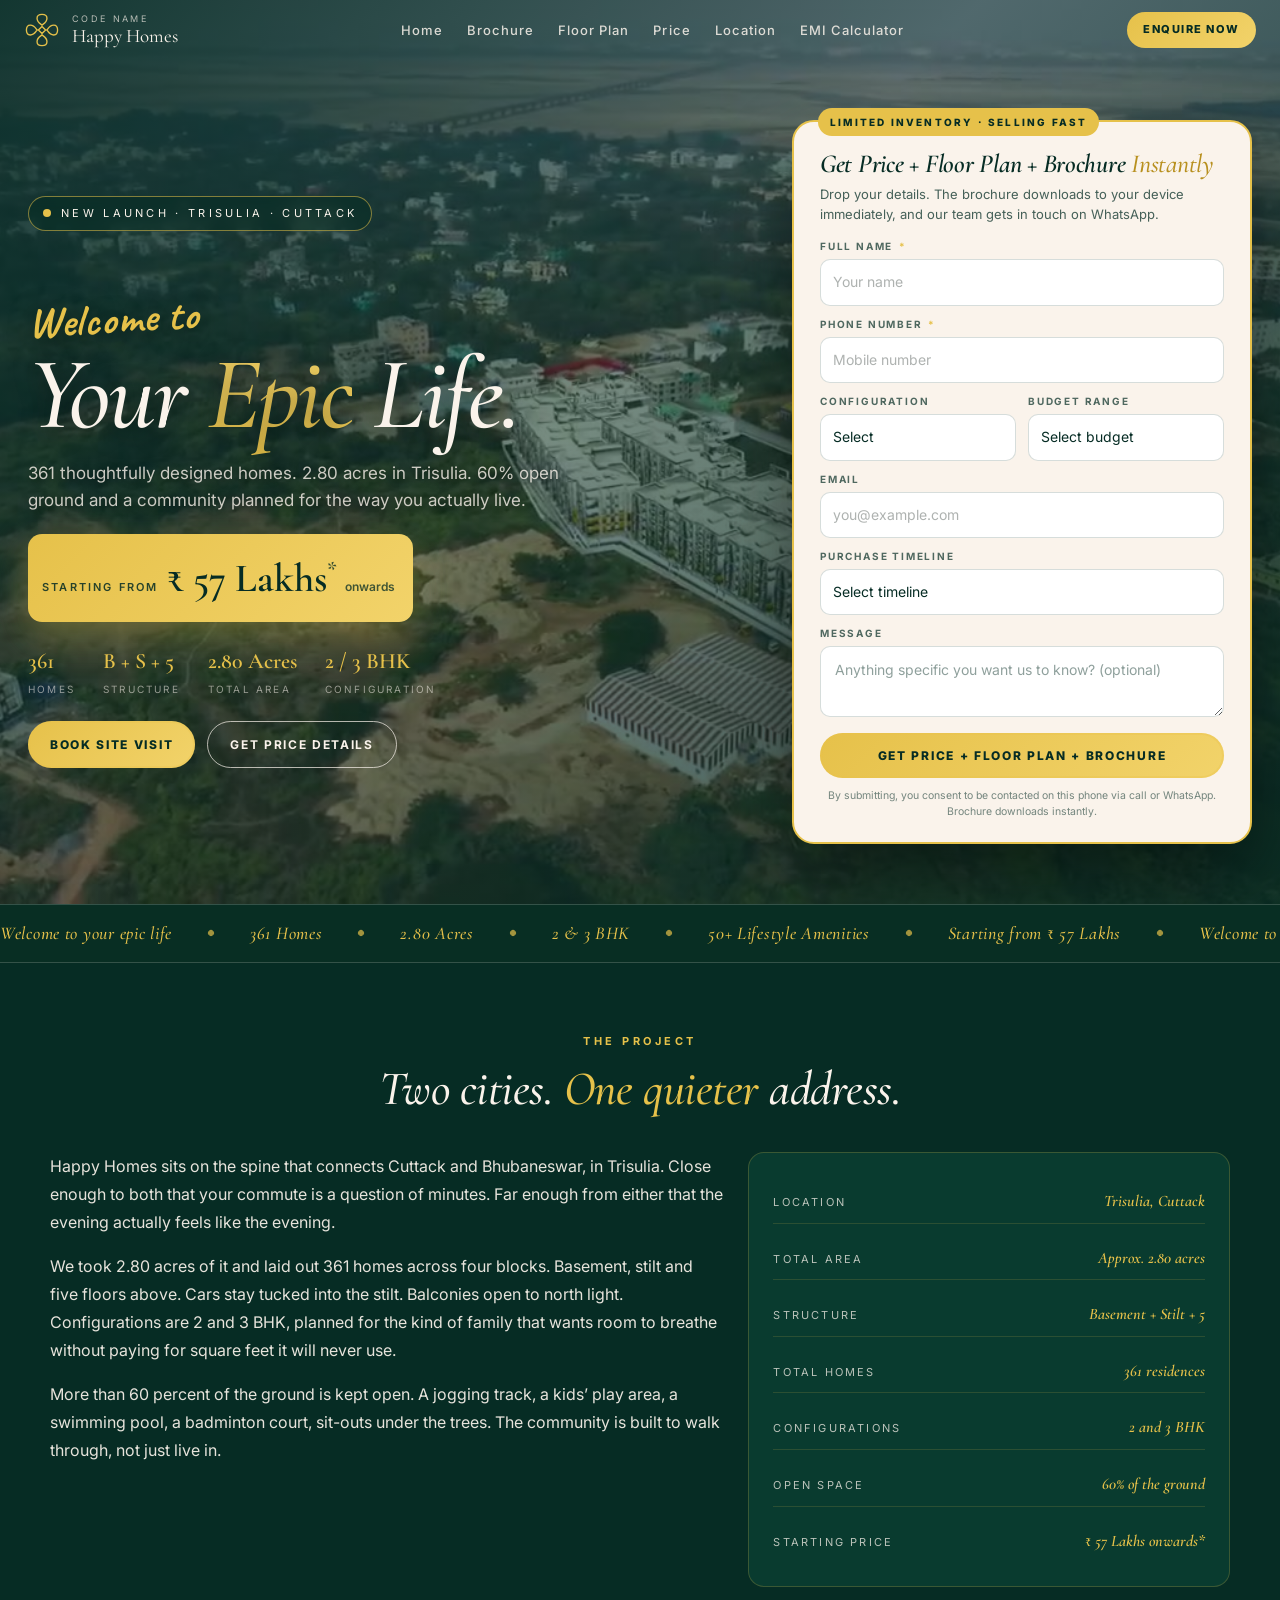
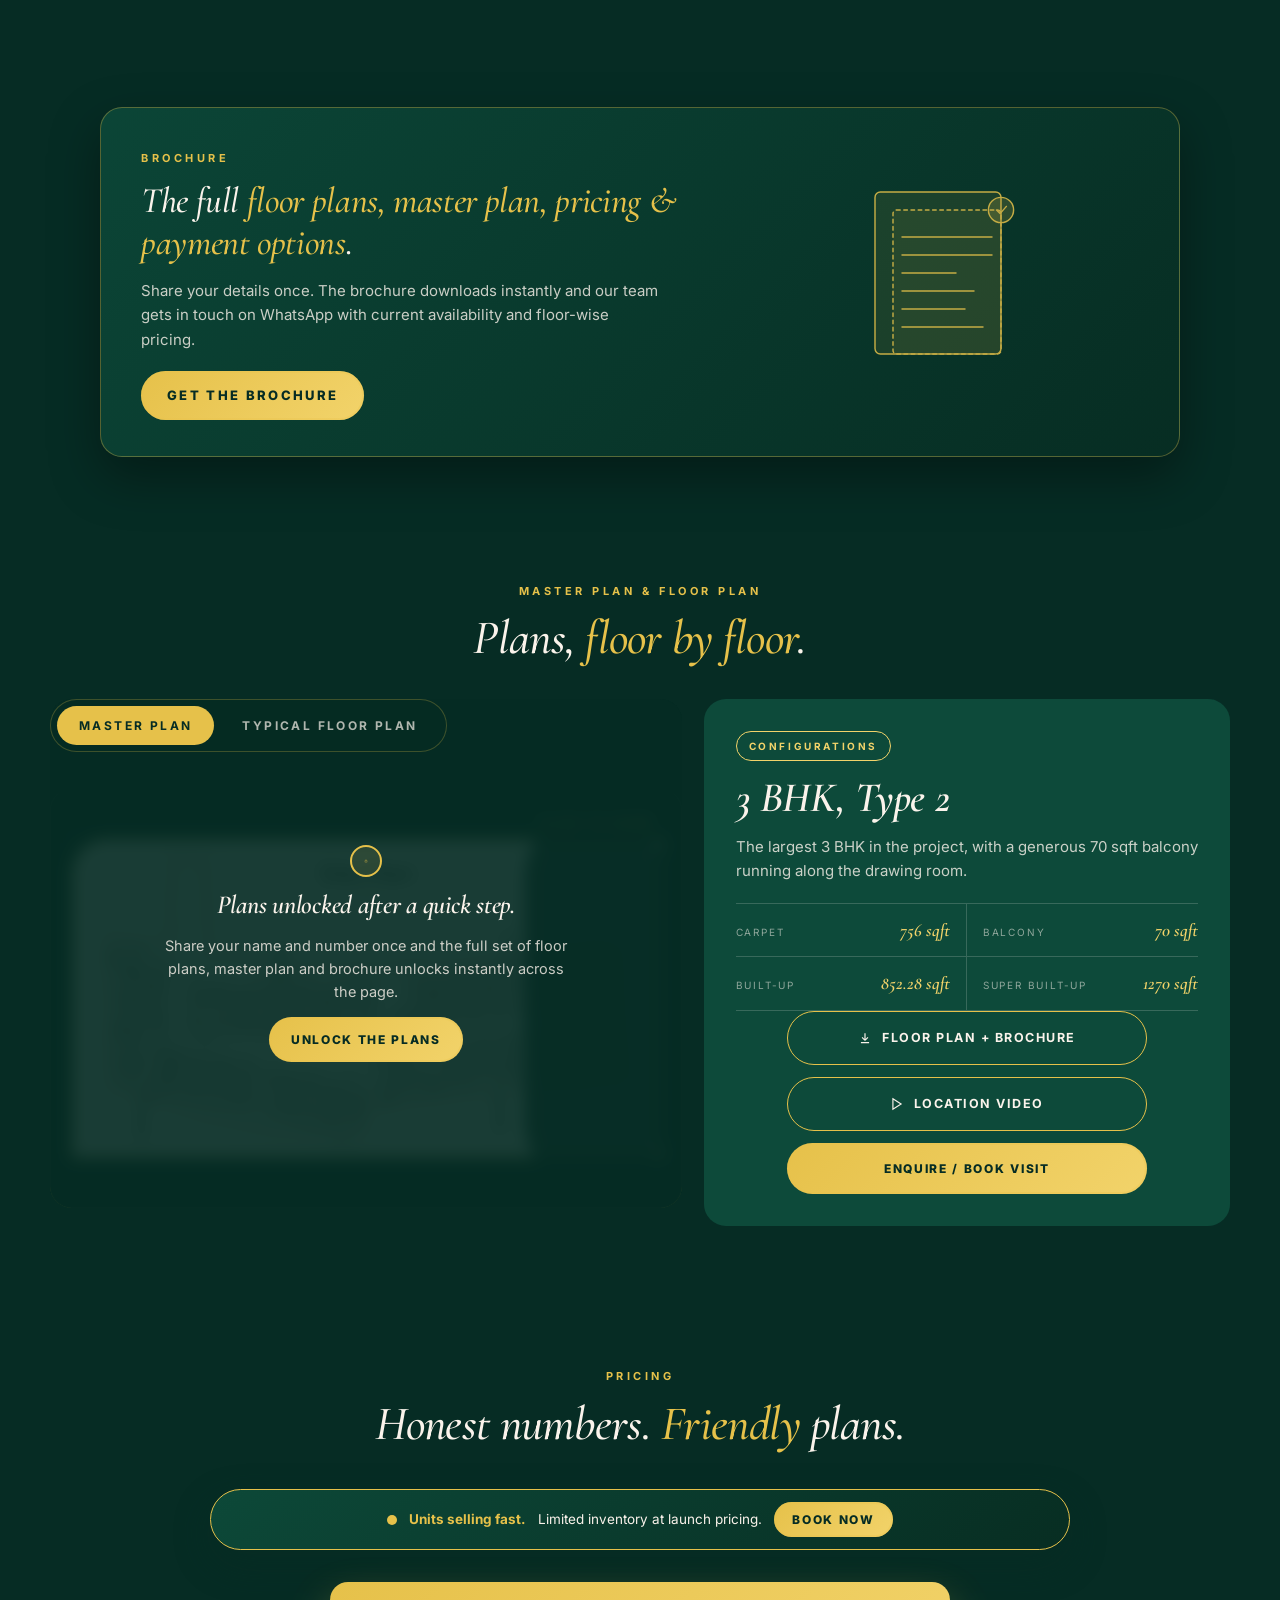
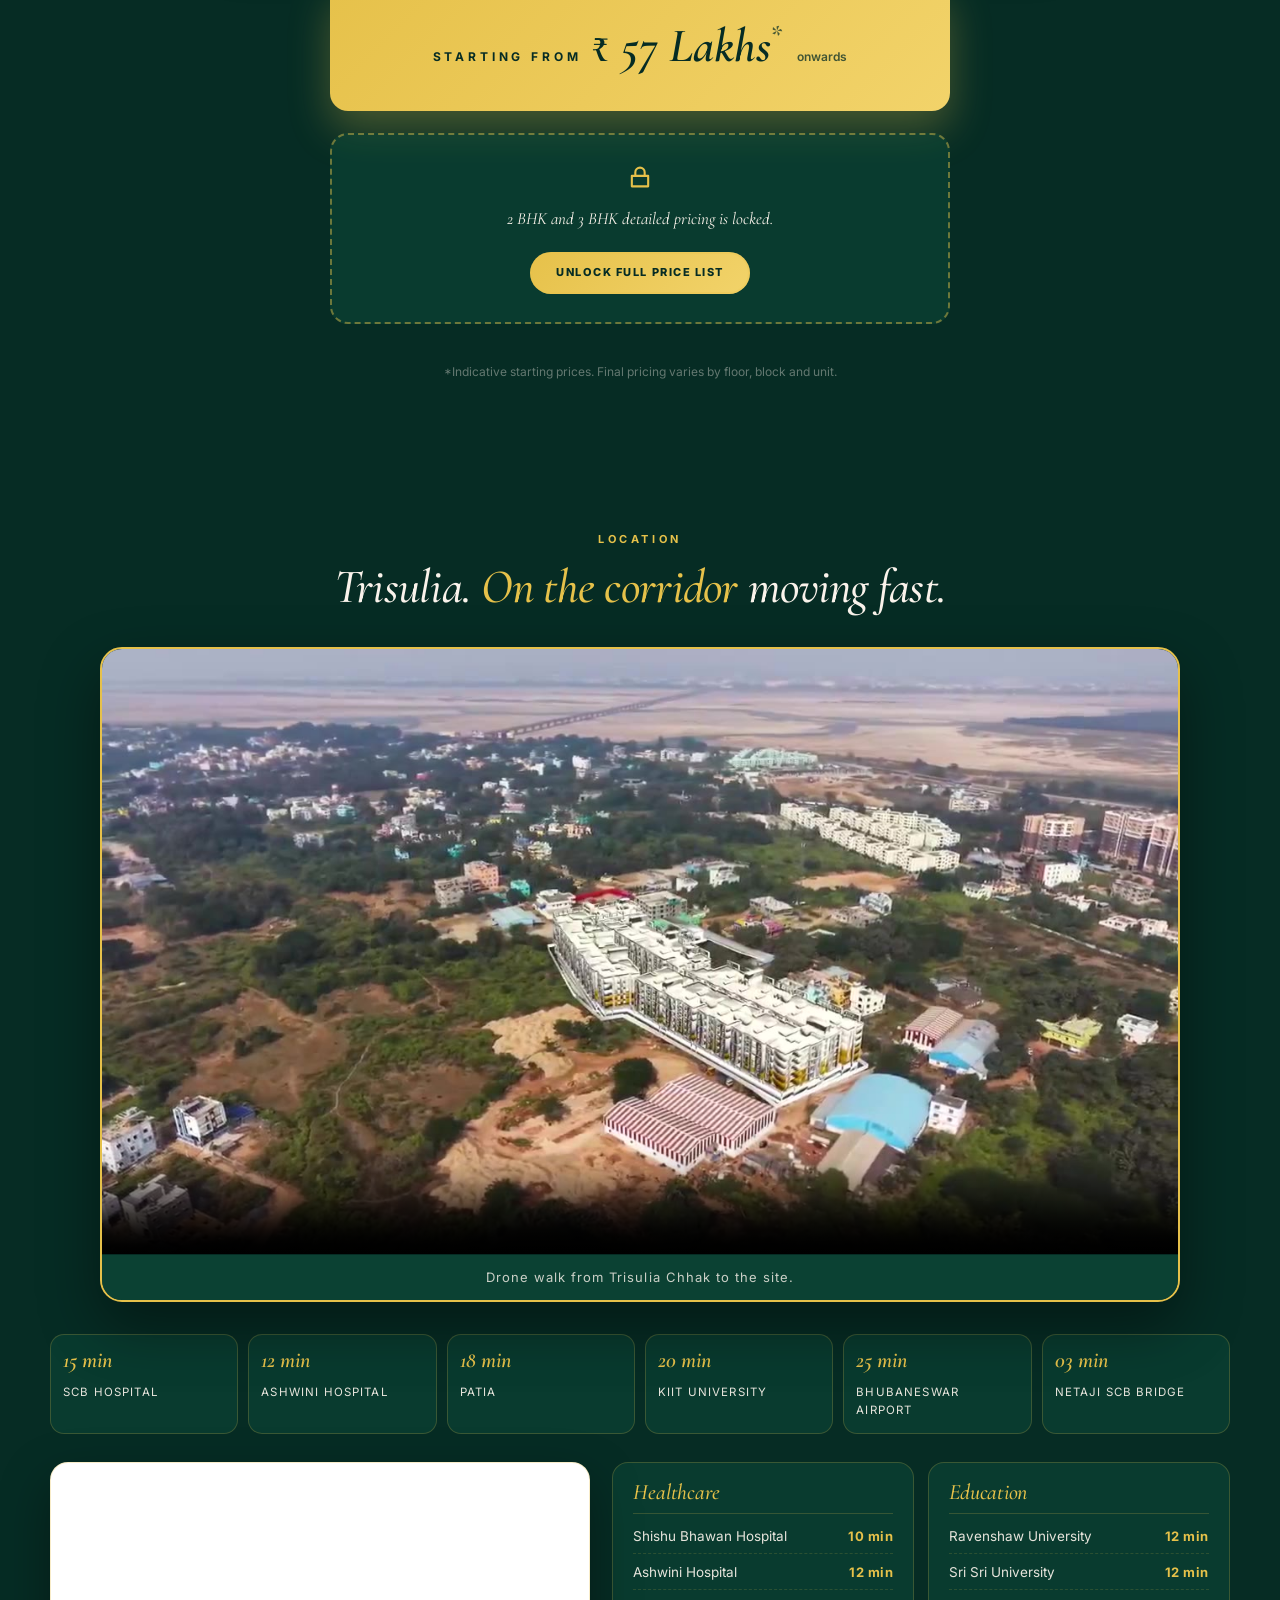
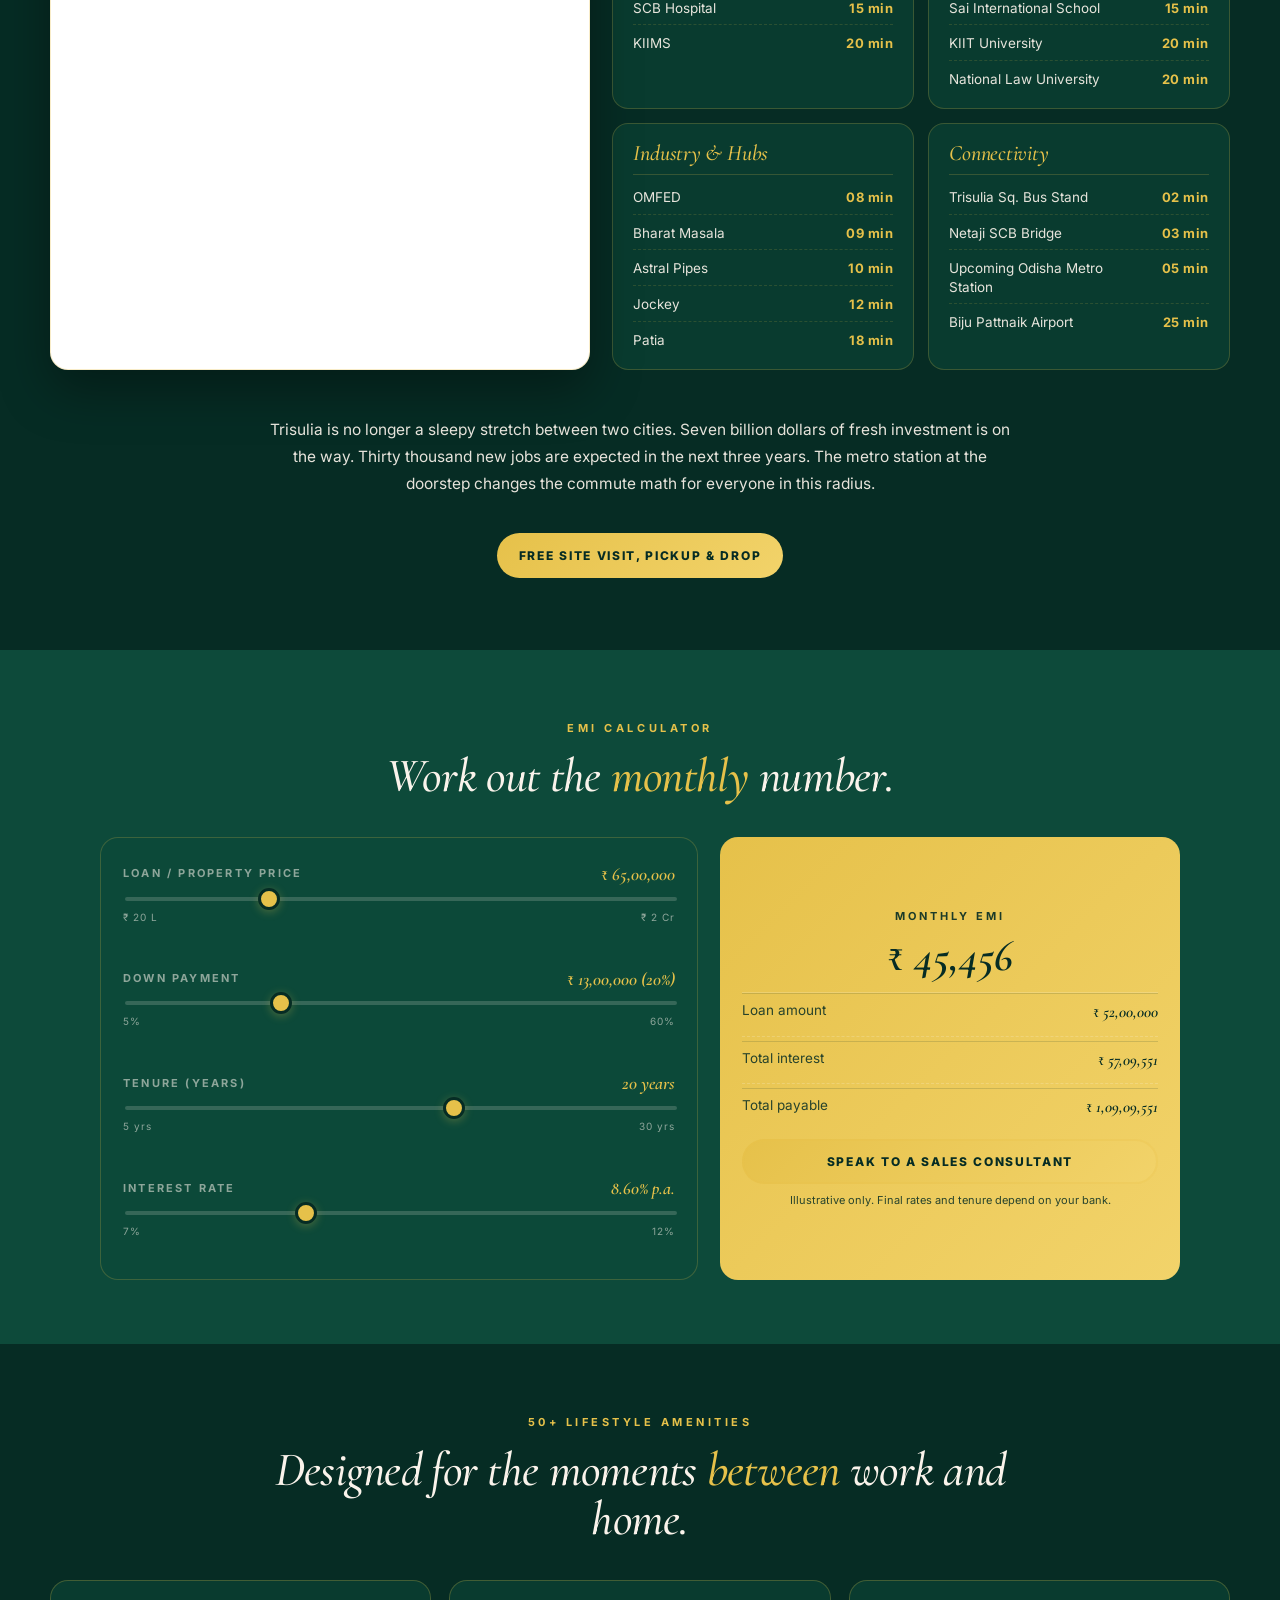
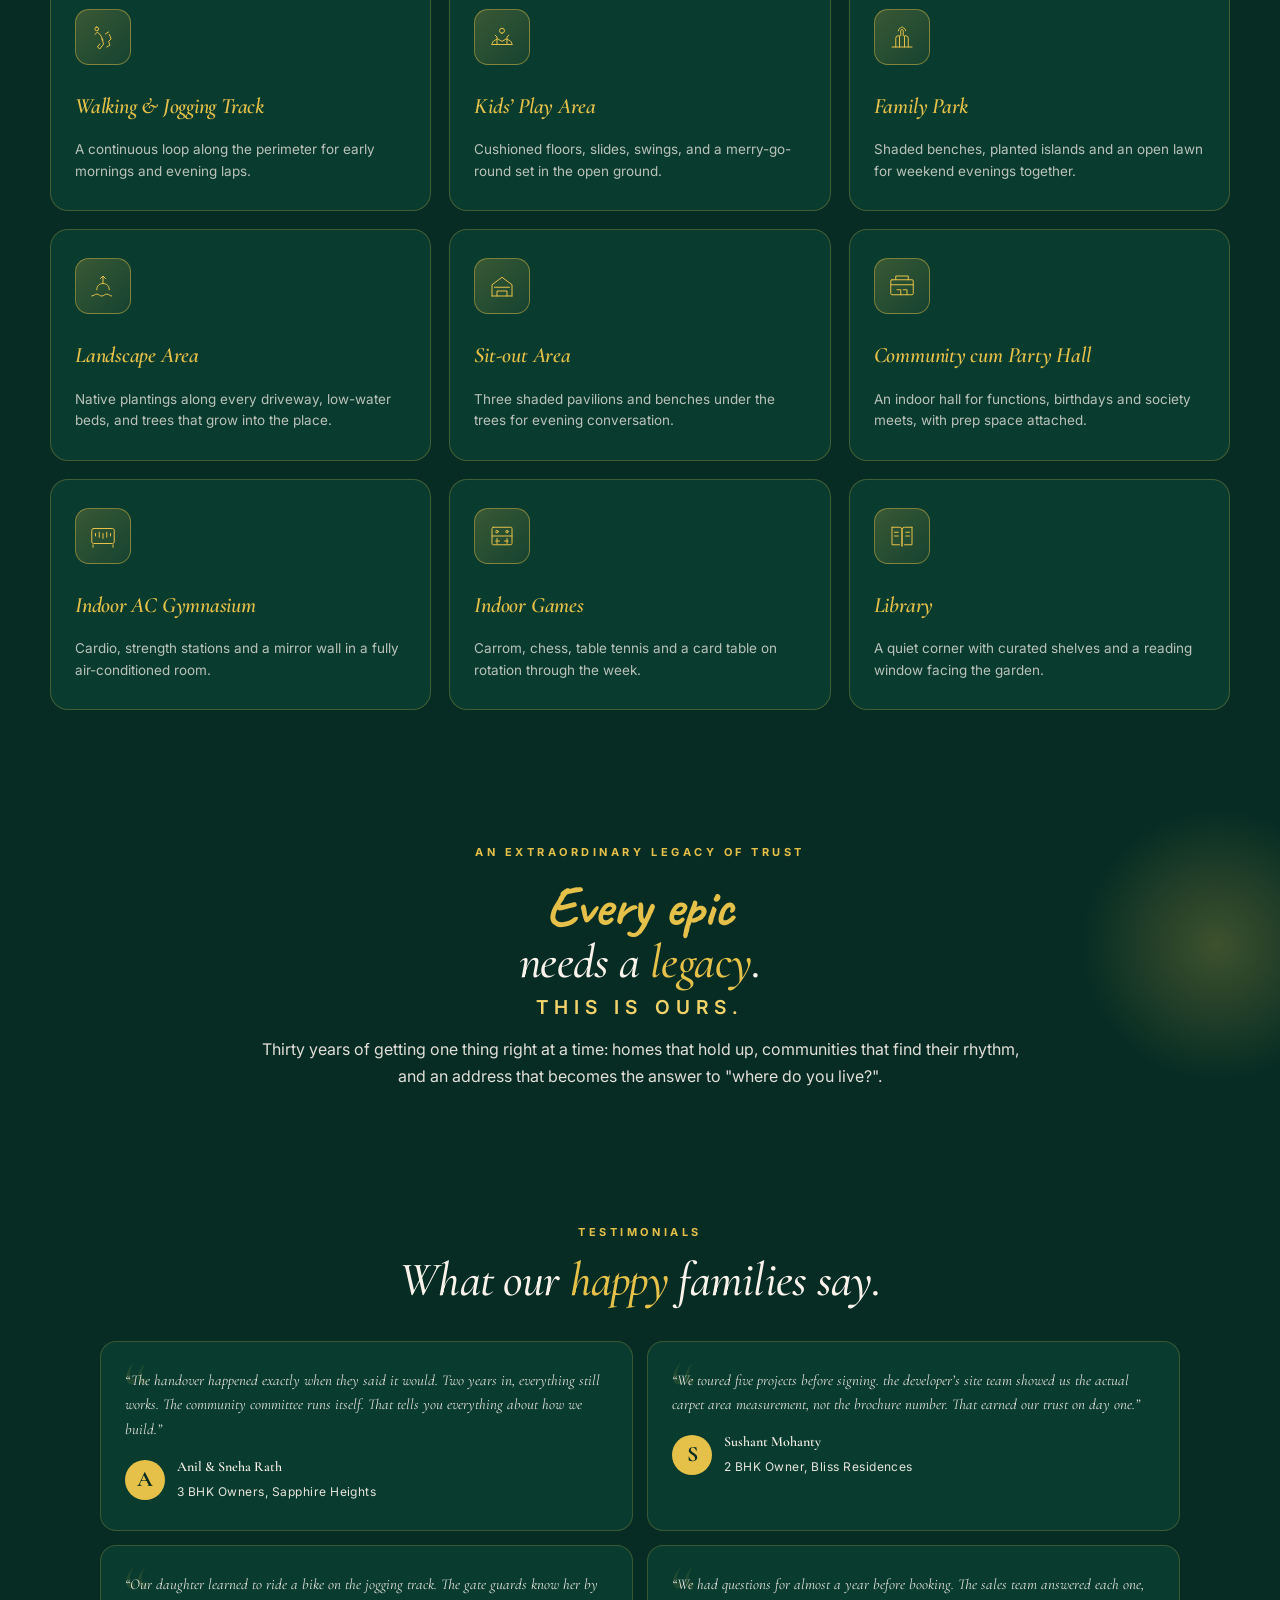
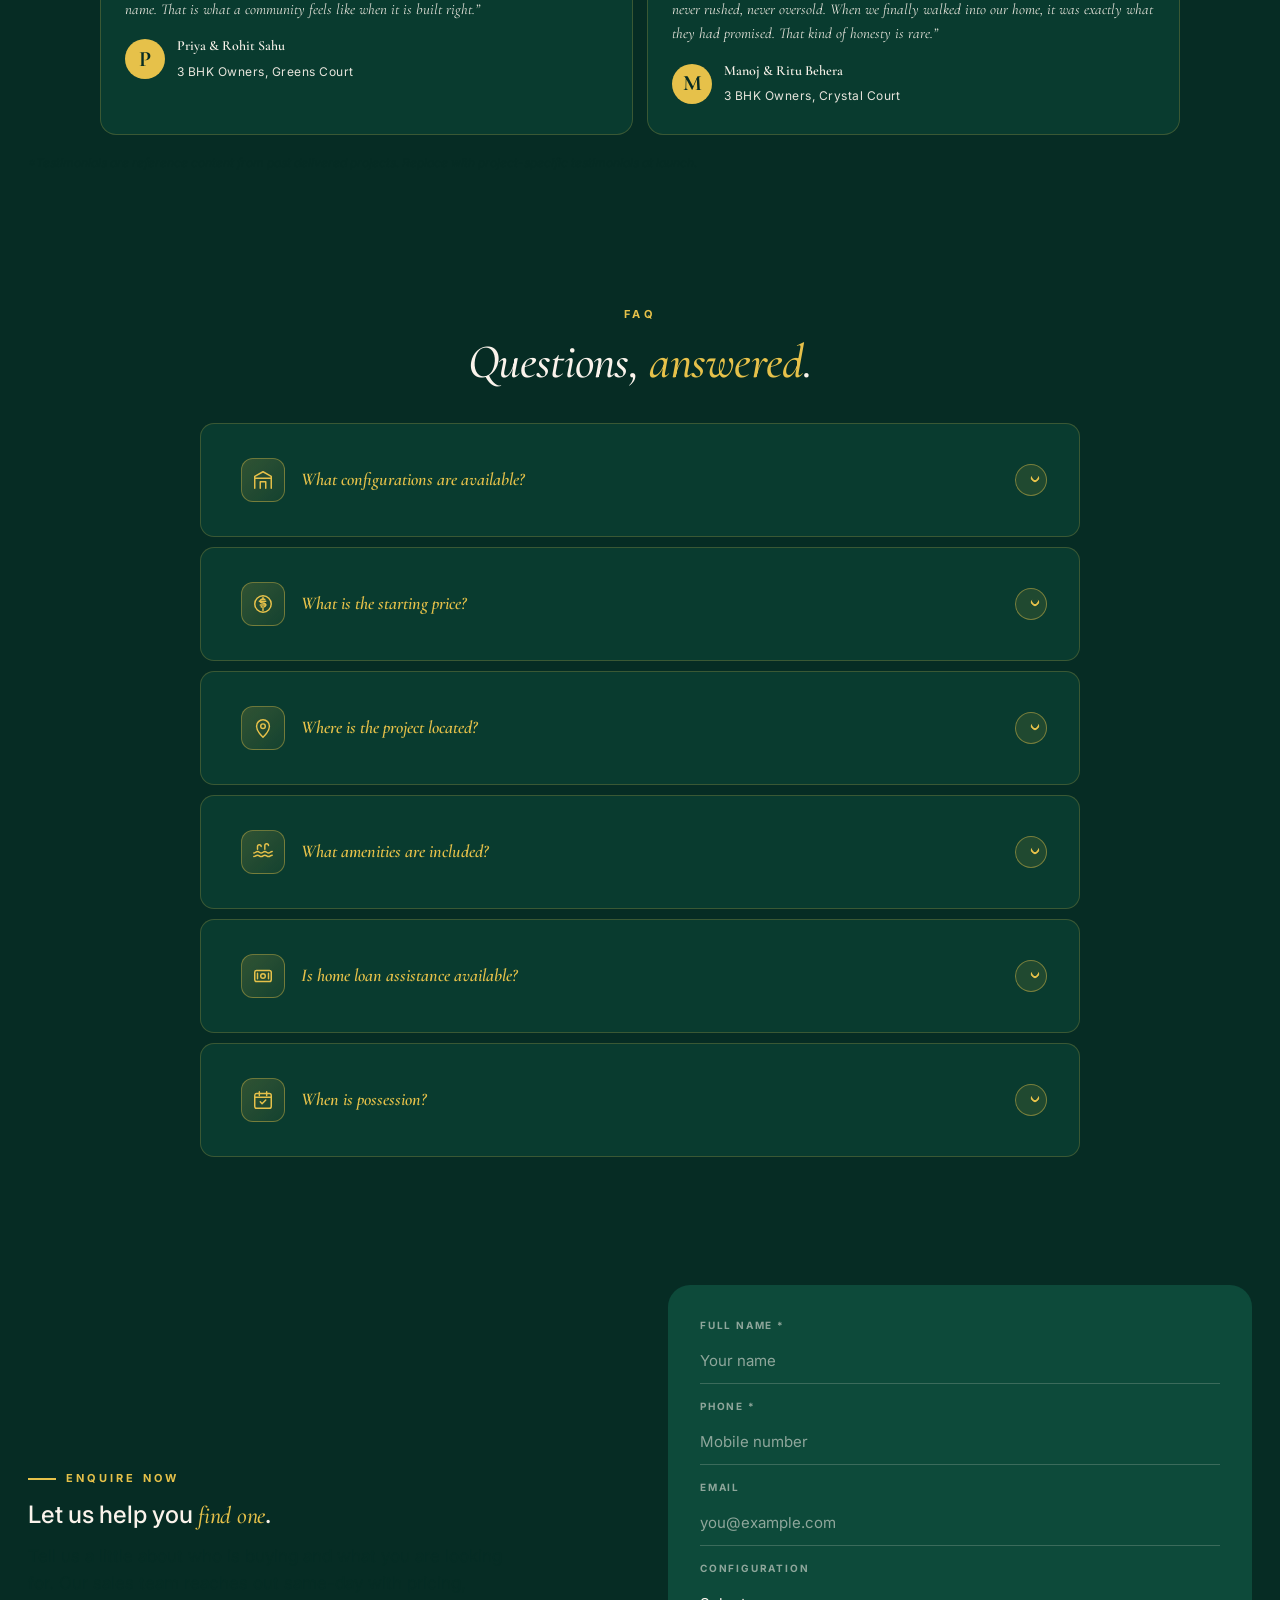
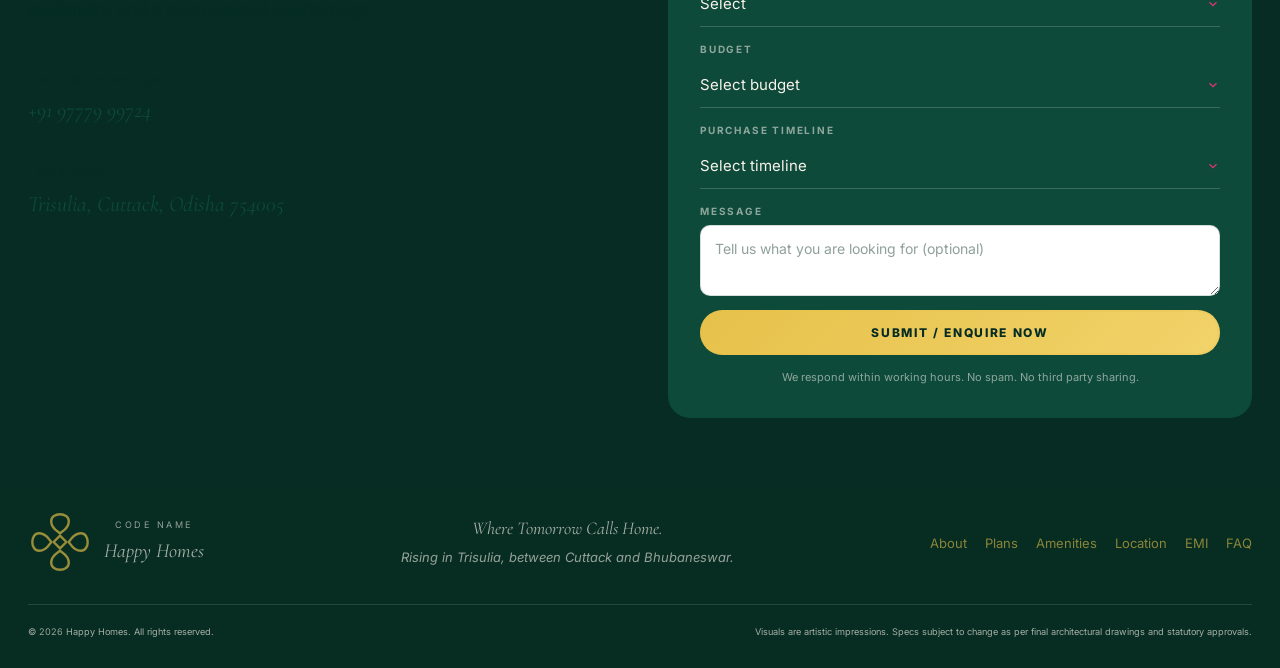
==== commit 201c07e0: "small change as google analytics added" ====
--- a/index.html
+++ b/index.html
@@ -68,9 +68,30 @@
   <link rel="preconnect" href="https://fonts.gstatic.com" crossorigin />
   <link href="https://fonts.googleapis.com/css2?family=Cormorant+Garamond:ital,wght@0,500;0,600;0,700;1,500;1,600;1,700&family=Inter:wght@300;400;500;600;700&family=Caveat:wght@500;700&display=swap" rel="stylesheet" />
   <link rel="stylesheet" href="styles.css" />
+
+  <!-- Google tag (gtag.js) -->
+<script async src="https://www.googletagmanager.com/gtag/js?id=G-WT3VBQJMH0"></script>
+<script>
+  window.dataLayer = window.dataLayer || [];
+  function gtag(){dataLayer.push(arguments);}
+  gtag('js', new Date());
+
+  gtag('config', 'G-WT3VBQJMH0');
+</script>
+<!-- Google Tag Manager -->
+<script>(function(w,d,s,l,i){w[l]=w[l]||[];w[l].push({'gtm.start':
+new Date().getTime(),event:'gtm.js'});var f=d.getElementsByTagName(s)[0],
+j=d.createElement(s),dl=l!='dataLayer'?'&l='+l:'';j.async=true;j.src=
+'https://www.googletagmanager.com/gtm.js?id='+i+dl;f.parentNode.insertBefore(j,f);
+})(window,document,'script','dataLayer','GTM-N7LTN3LF');</script>
+<!-- End Google Tag Manager -->
+
 </head>
 <body>
-
+<!-- Google Tag Manager (noscript) -->
+<noscript><iframe src="https://www.googletagmanager.com/ns.html?id=GTM-N7LTN3LF"
+height="0" width="0" style="display:none;visibility:hidden"></iframe></noscript>
+<!-- End Google Tag Manager (noscript) -->
   <!-- Netlify Forms detection declarations (hidden, AJAX submissions also work) -->
   <form name="hero-lead" netlify netlify-honeypot="bot-field" hidden>
     <input type="text" name="name" /><input type="tel" name="phone" /><input type="email" name="email" />
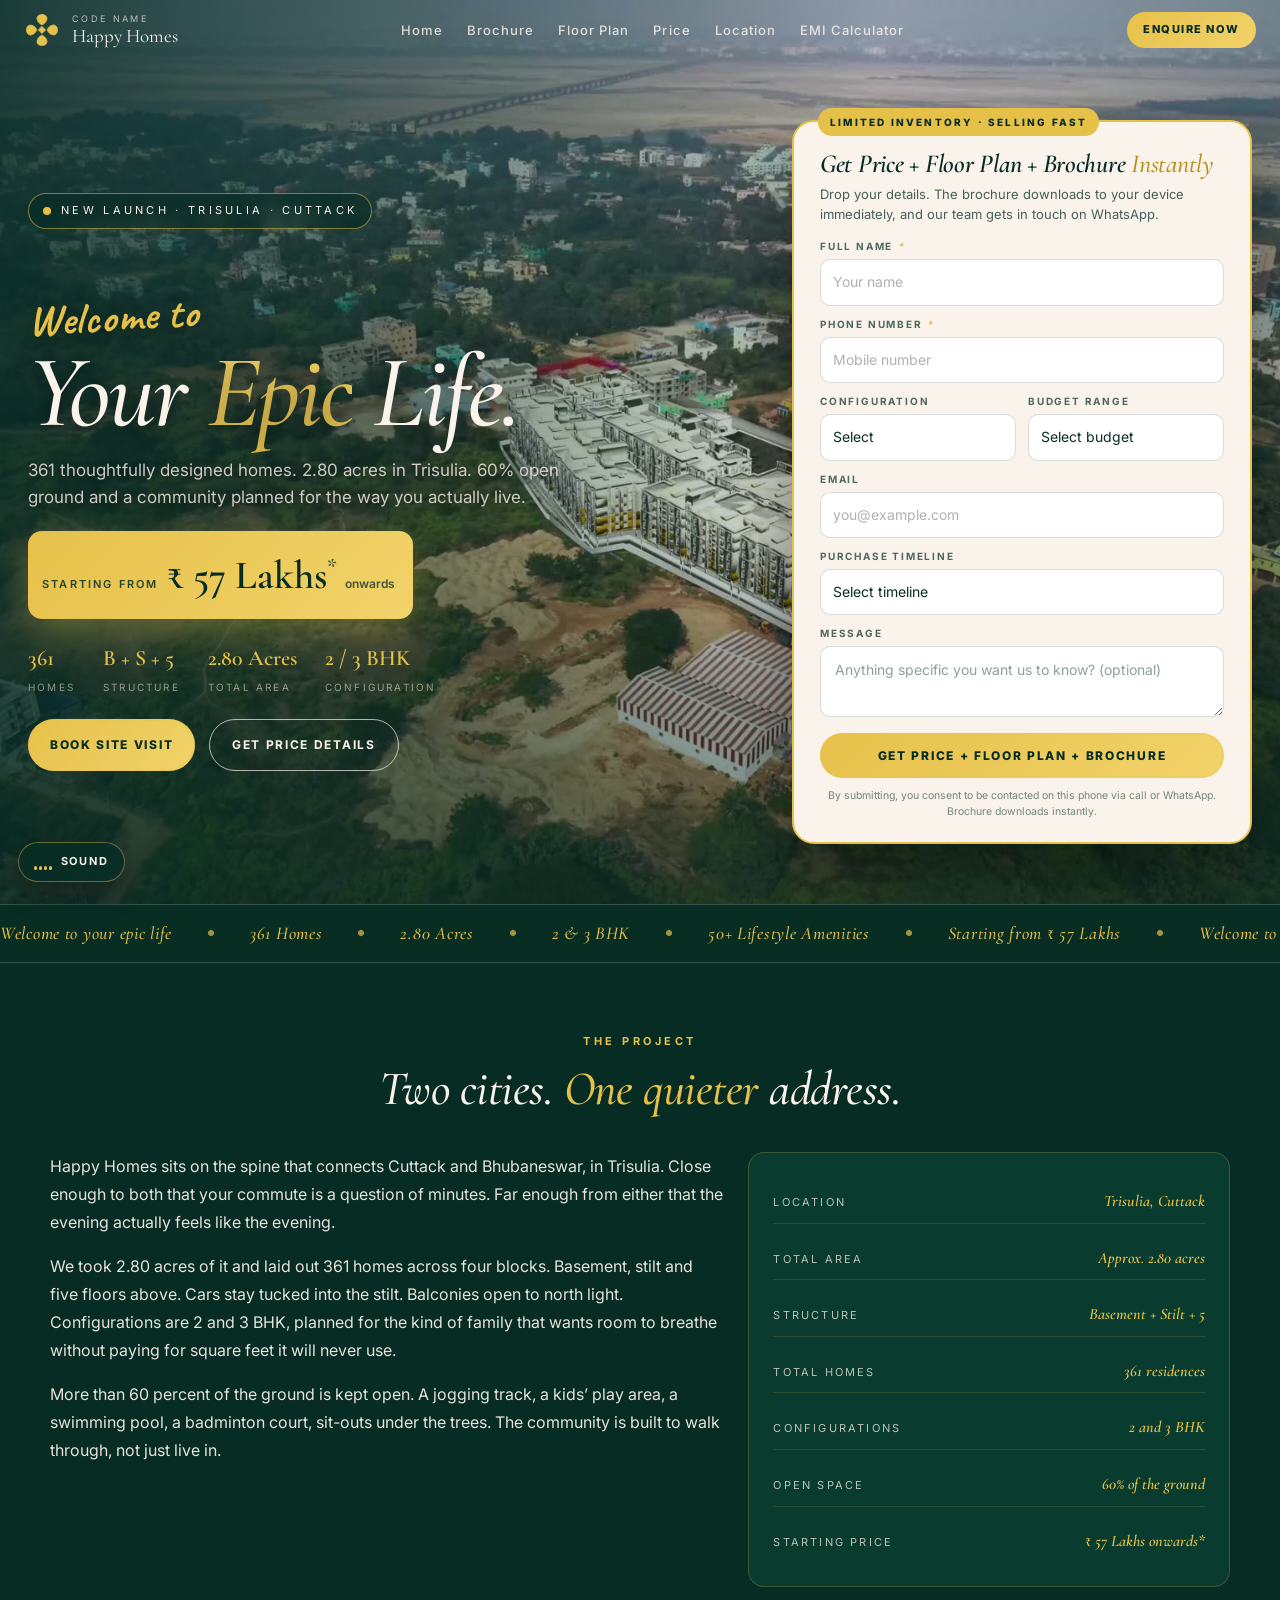
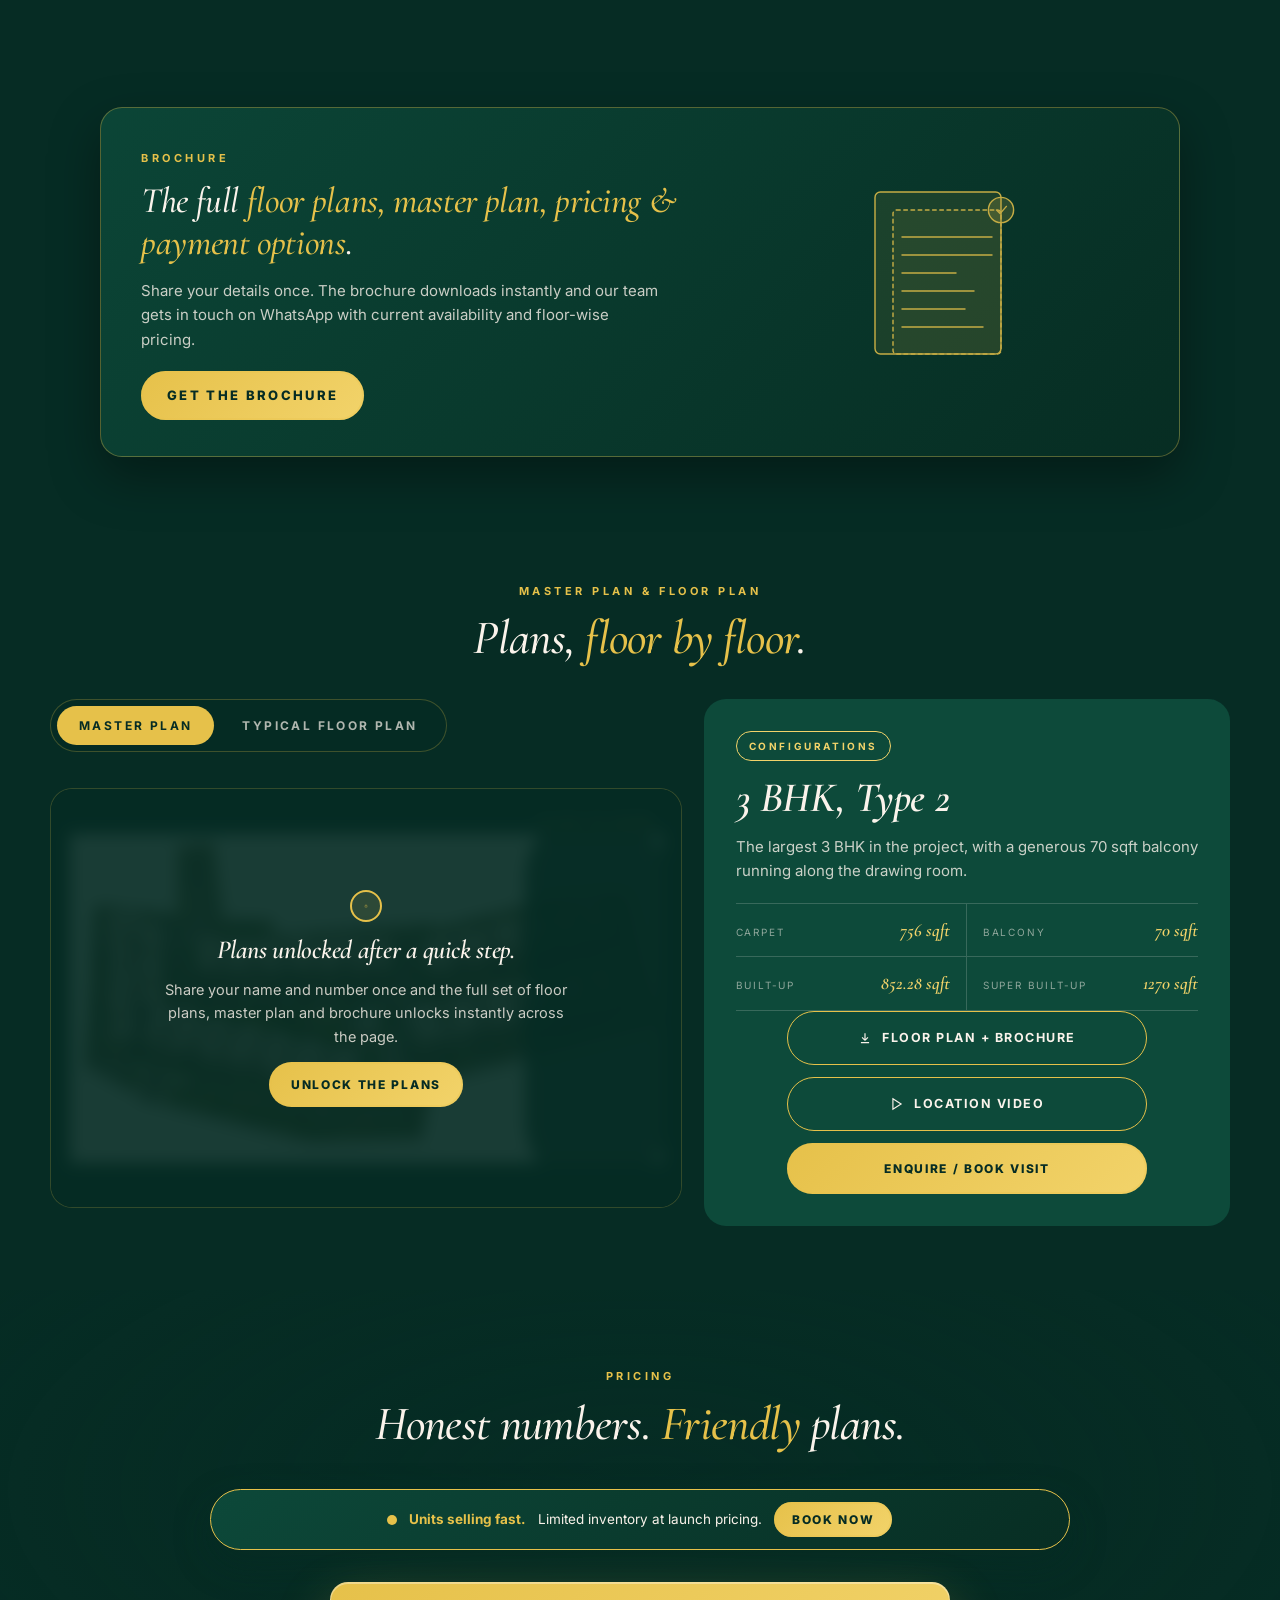
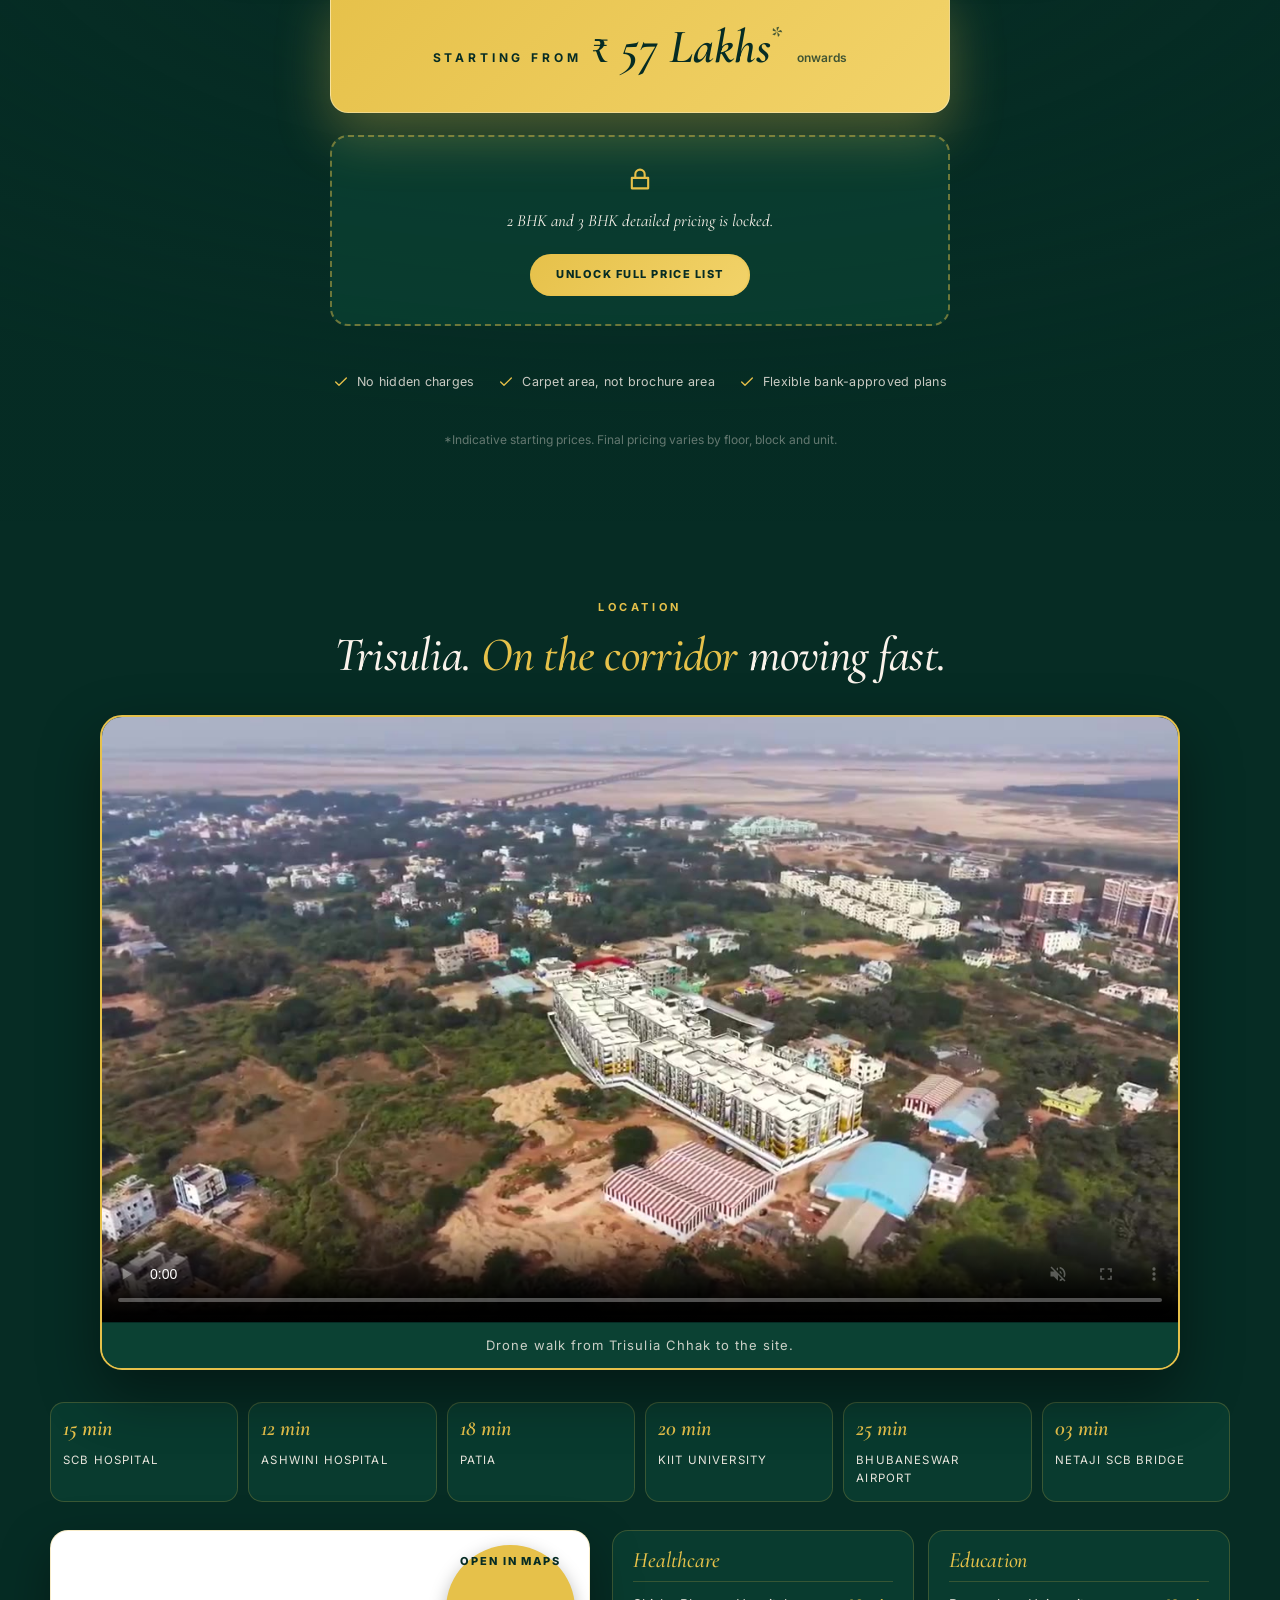
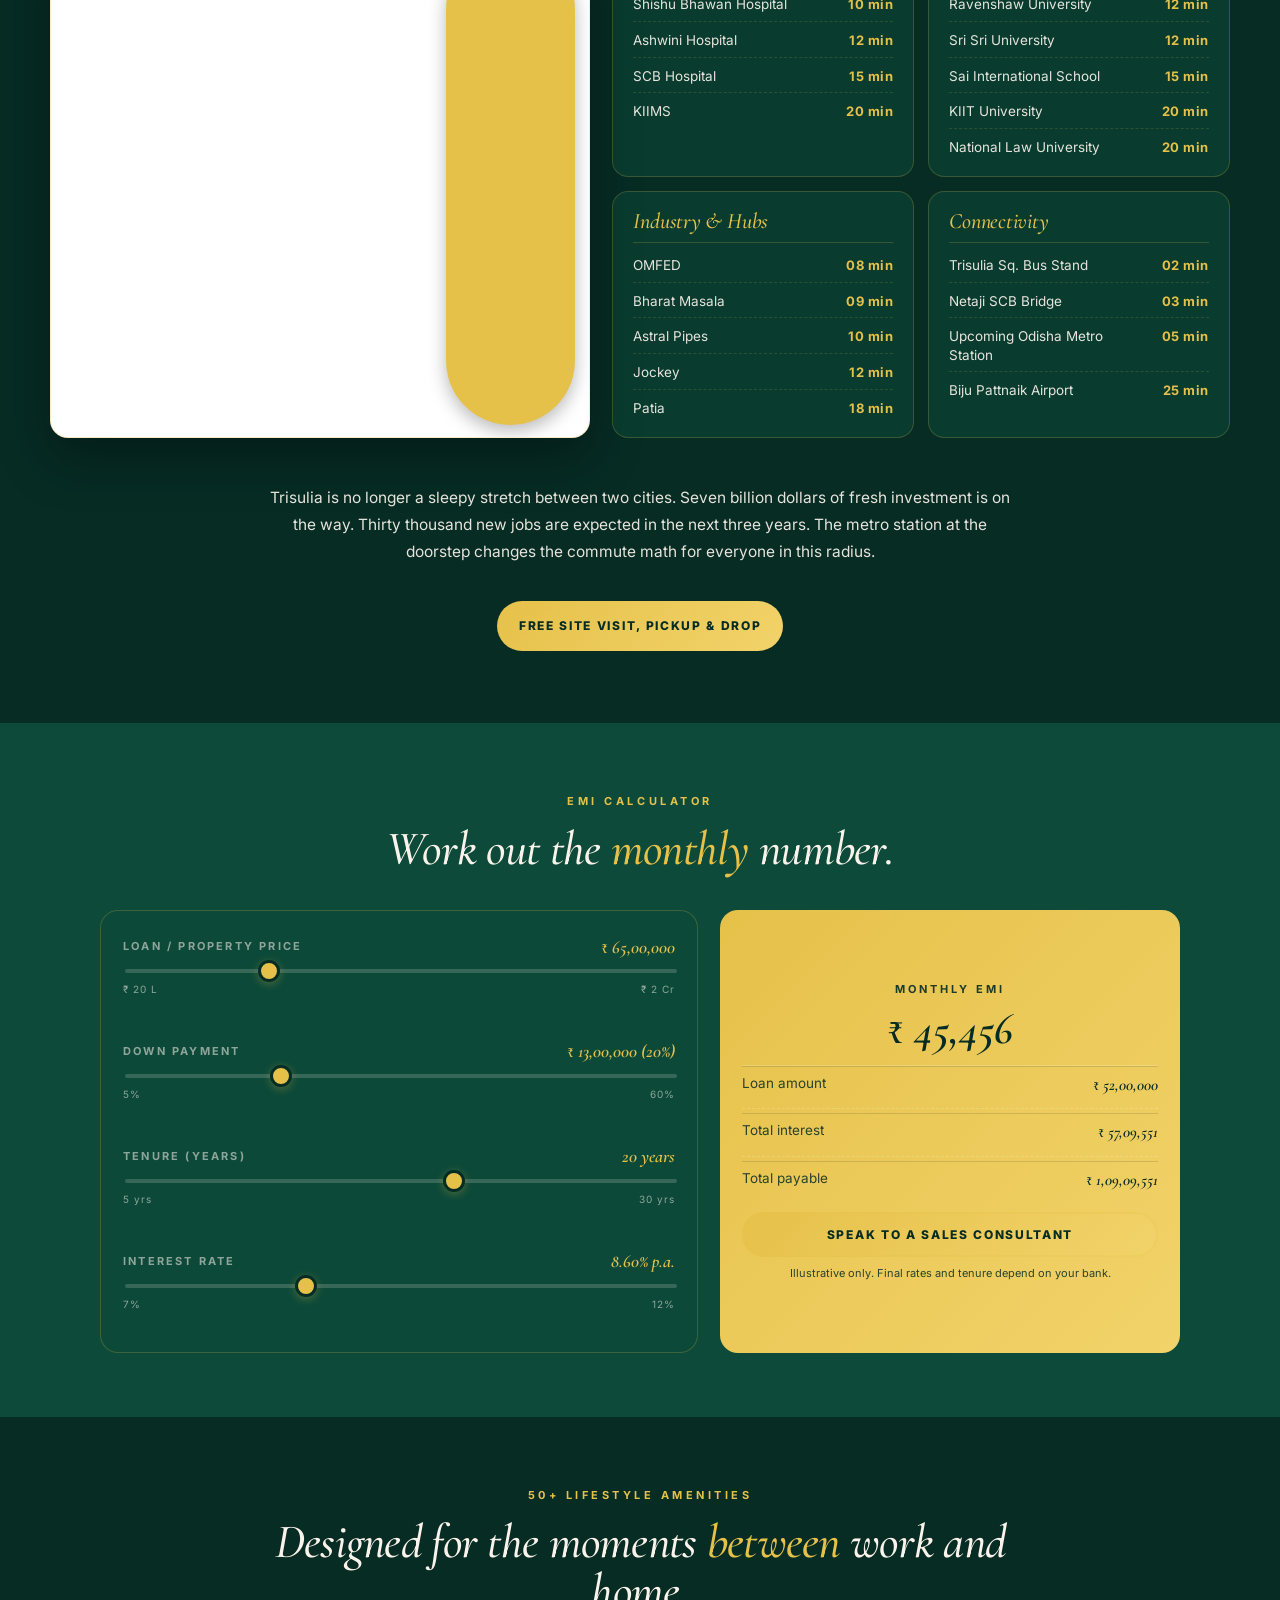
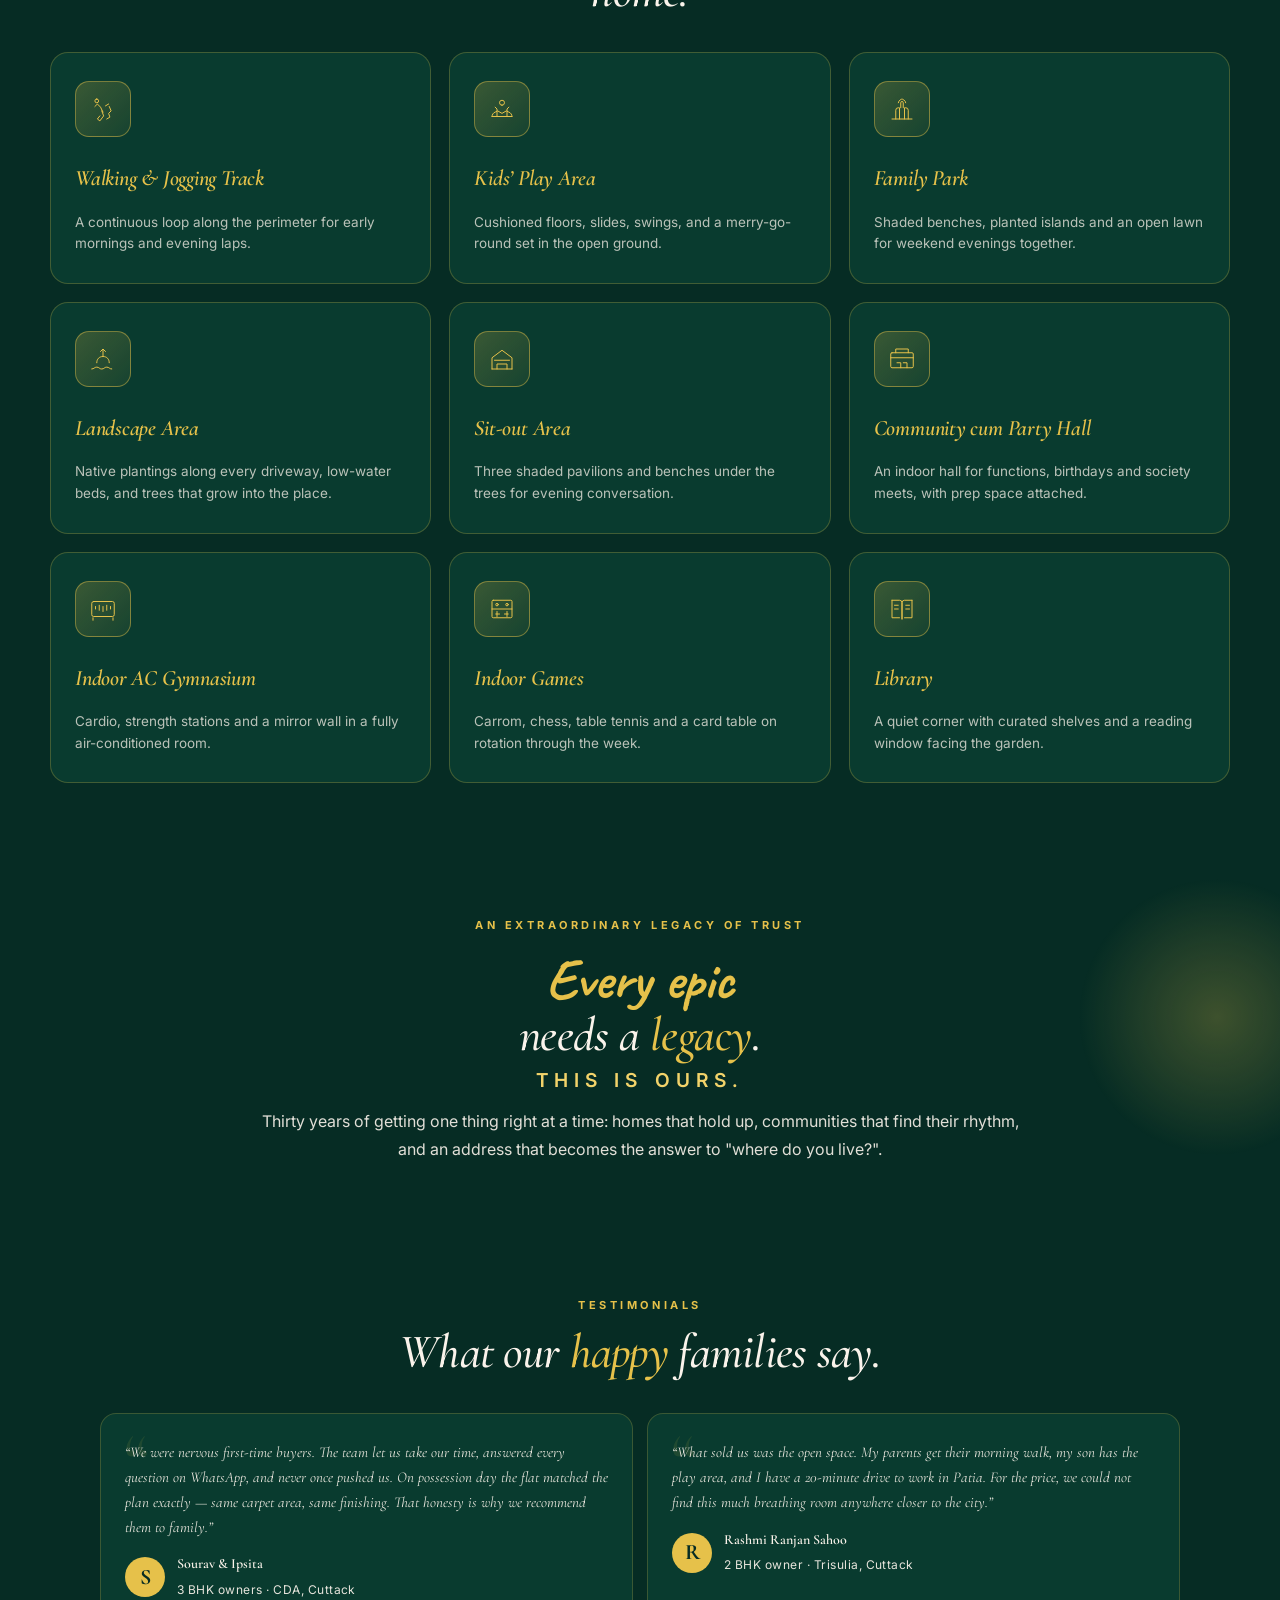
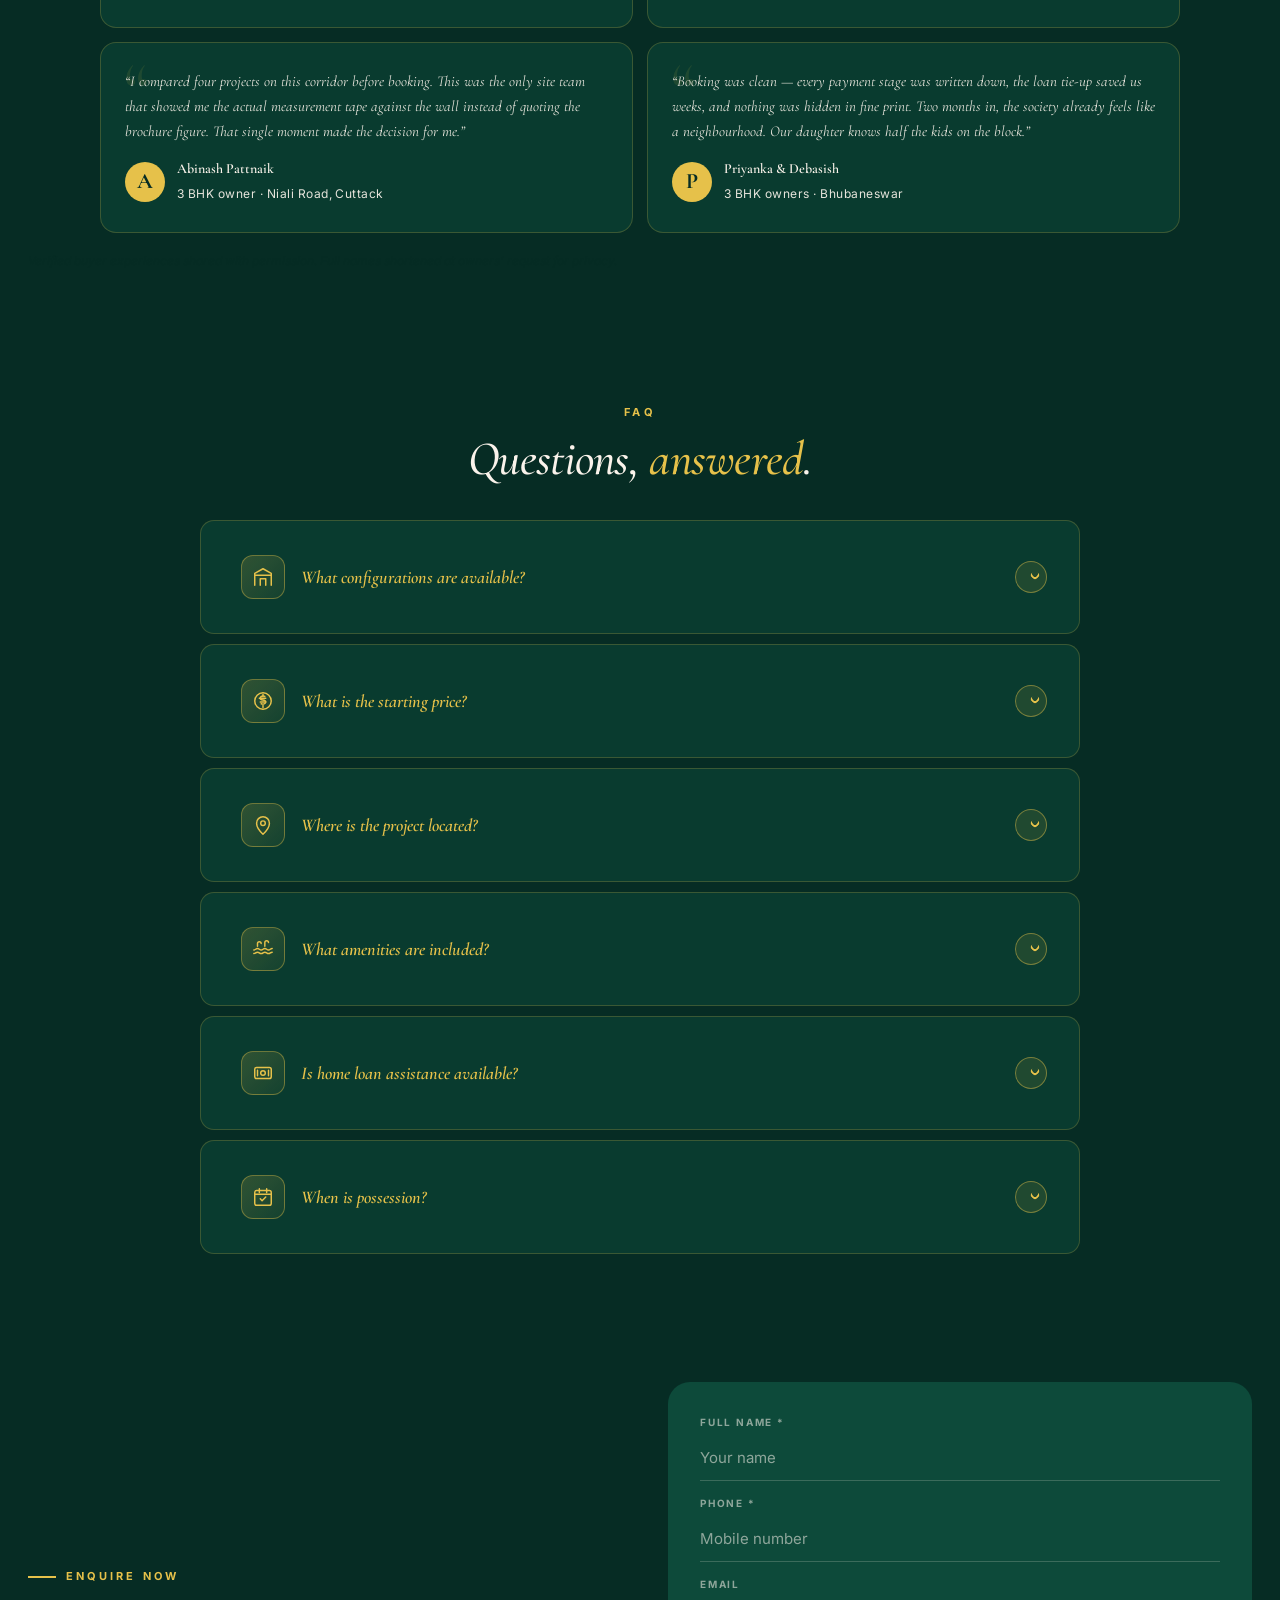
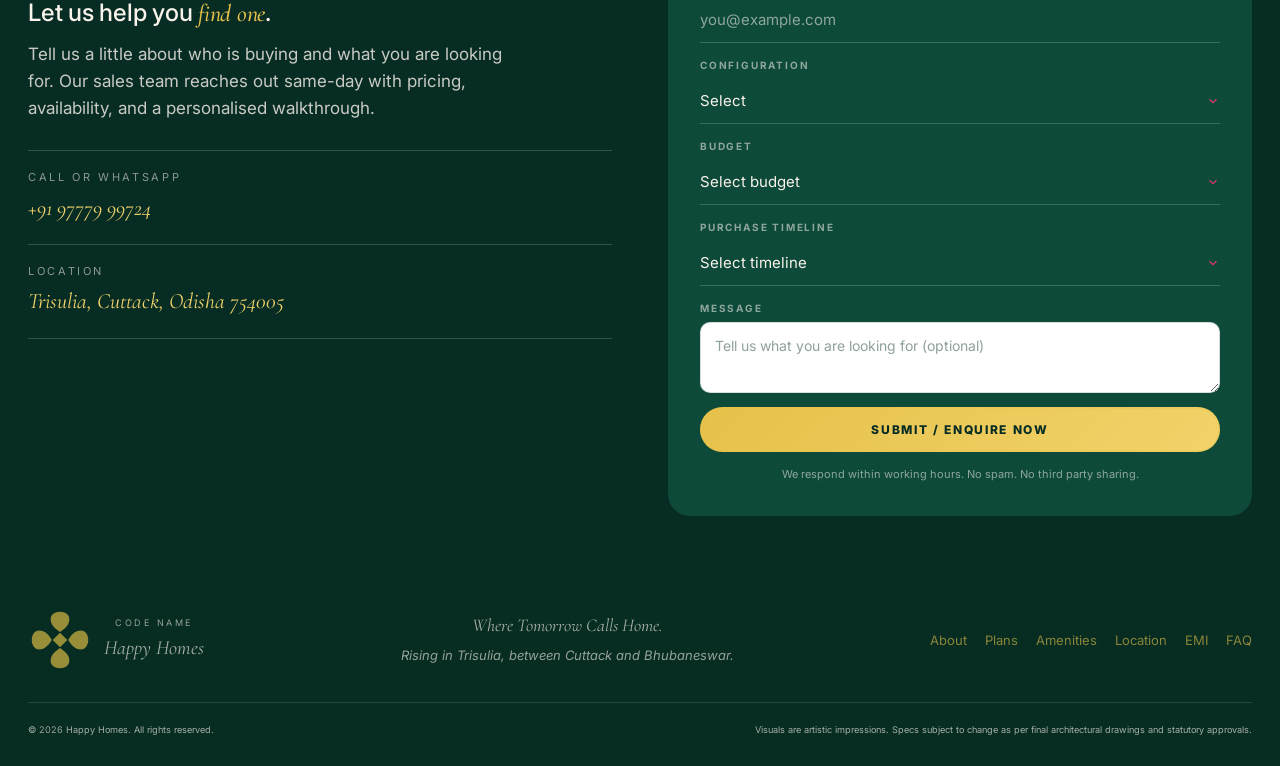
==== commit 58fe2fb6: "Changes Made by Mohit" ====
--- a/index.html
+++ b/index.html
@@ -11,13 +11,13 @@
   <meta name="robots" content="index, follow, max-snippet:-1, max-image-preview:large, max-video-preview:-1" />
   <meta name="geo.region" content="IN-OR" />
   <meta name="geo.placename" content="Trisulia, Cuttack, Odisha" />
-  <link rel="canonical" href="https://happyhomes.example.com/" />
+  <link rel="canonical" href="https://codenamehappyhomes.net/" />
 
   <meta property="og:type" content="website" />
-  <meta property="og:url" content="https://happyhomes.example.com/" />
+  <meta property="og:url" content="https://codenamehappyhomes.net/" />
   <meta property="og:title" content="Happy Homes, Trisulia | 361 Premium 2 &amp; 3 BHK Homes from &#8377;57 L" />
   <meta property="og:description" content="361 residences across 2.80 acres in Trisulia, Cuttack. Stilt + 5, 2 and 3 BHK north facing. 2 BHK from &#8377;57-58 L, 3 BHK from &#8377;65-69 L." />
-  <meta property="og:image" content="assets/hero-poster.jpg" />
+  <meta property="og:image" content="https://codenamehappyhomes.net/assets/og.jpg" />
   <meta property="og:image:width" content="1200" />
   <meta property="og:image:height" content="630" />
   <meta property="og:locale" content="en_IN" />
@@ -25,7 +25,7 @@
   <meta name="twitter:card" content="summary_large_image" />
   <meta name="twitter:title" content="Happy Homes, Trisulia, Cuttack" />
   <meta name="twitter:description" content="361 premium 2 &amp; 3 BHK residences in Trisulia. From &#8377;57 L. Get brochure instantly." />
-  <meta name="twitter:image" content="assets/hero-poster.jpg" />
+  <meta name="twitter:image" content="https://codenamehappyhomes.net/assets/og.jpg" />
 
   <script type="application/ld+json">
   {
@@ -33,8 +33,8 @@
     "@type": "ApartmentComplex",
     "name": "Code Name Happy Homes",
     "description": "361 premium 2 and 3 BHK residences across 2.80 acres in Trisulia, between Cuttack and Bhubaneswar. 2 BHK from ₹57-58 L, 3 BHK from ₹65-69 L.",
-    "url": "https://happyhomes.example.com/",
-    "image": "assets/hero-poster.jpg",
+    "url": "https://codenamehappyhomes.net/",
+    "image": "https://codenamehappyhomes.net/assets/og.jpg",
     "numberOfAccommodationUnits": 361,
     "petsAllowed": true,
     "priceRange": "₹57 L - ₹69 L",
@@ -187,8 +187,8 @@
     <!-- HERO -->
     <section class="hero" id="hero">
       <div class="hero__bg" aria-hidden="true">
-        <video class="hero__drone" autoplay muted loop playsinline preload="auto" poster="assets/drone-poster.jpg">
-          <source src="assets/drone-trisulia.mp4" type="video/mp4" />
+        <video class="hero__drone" autoplay muted loop playsinline preload="auto" poster="assets/hero-poster.jpg">
+          <source src="assets/cgi-elevation.mp4" type="video/mp4" />
         </video>
         <div class="hero__overlay"></div>
       </div>
@@ -286,7 +286,7 @@
           </form>
           <div class="lead-form__success" id="heroSuccess" hidden>
             <svg viewBox="0 0 24 24" width="36" height="36" aria-hidden="true"><path d="M5 13l4 4L19 7" fill="none" stroke="currentColor" stroke-width="2" stroke-linecap="round" stroke-linejoin="round"/></svg>
-            <h3>You are in.</h3>
+            <h3>Thank You.</h3>
             <p>Your brochure has started downloading. Our team will reach you within working hours.</p>
             <a class="btn btn--pink btn--block" id="heroSuccessWA" href="https://wa.me/919777999724" target="_blank" rel="noopener"><span>Continue on WhatsApp</span></a>
           </div>
@@ -374,13 +374,25 @@
               <button class="toggle__btn is-active" data-plan-view="master" role="tab" aria-selected="true">Master Plan</button>
               <button class="toggle__btn" data-plan-view="typical" role="tab" aria-selected="false">Typical Floor Plan</button>
             </div>
-            <div class="plans__lock" id="plansLock">
-              <svg viewBox="0 0 24 24" width="32" height="32" aria-hidden="true"><path d="M8 11V8a4 4 0 018 0v3M5 11h14v9H5z" fill="none" stroke="currentColor" stroke-width="1.8" stroke-linejoin="round"/></svg>
-              <h3>Plans unlocked after a quick step.</h3>
-              <p>Share your name and number once and the full set of floor plans, master plan and brochure unlocks instantly across the page.</p>
-              <button class="btn btn--pink btn--pulse" data-open-modal>Unlock the plans</button>
+            <!-- Unit tabs (typical only) -->
+            <div class="plans__tabs" data-show-on="typical">
+              <button class="plans__tab" data-typical="2bhk-1">2 BHK &middot; Type 1</button>
+              <button class="plans__tab" data-typical="2bhk-2">2 BHK &middot; Type 2</button>
+              <button class="plans__tab" data-typical="3bhk-1">3 BHK &middot; Type 1</button>
+              <button class="plans__tab is-active" data-typical="3bhk-2">3 BHK &middot; Type 2</button>
+            </div>
+            <!-- Floor plan / Walkthrough mode (typical only) -->
+            <div class="plans__mode" data-show-on="typical" role="tablist" aria-label="Layout media">
+              <button class="plans__mode-btn is-active" data-plan-mode="floor" role="tab" aria-selected="true">Floor plan</button>
+              <button class="plans__mode-btn" data-plan-mode="walk" role="tab" aria-selected="false">Walkthrough</button>
             </div>
             <div class="plans__viewport">
+              <div class="plans__lock" id="plansLock">
+                <svg viewBox="0 0 24 24" width="32" height="32" aria-hidden="true"><path d="M8 11V8a4 4 0 018 0v3M5 11h14v9H5z" fill="none" stroke="currentColor" stroke-width="1.8" stroke-linejoin="round"/></svg>
+                <h3>Plans unlocked after a quick step.</h3>
+                <p>Share your name and number once and the full set of floor plans, master plan and brochure unlocks instantly across the page.</p>
+                <button class="btn btn--pink btn--pulse" data-open-modal>Unlock the plans</button>
+              </div>
               <button class="plans__image is-active" data-plan-image="master" data-open-lightbox data-img="assets/site-plan.jpg">
                 <img src="assets/site-plan.jpg" alt="Master plan of Happy Homes" loading="lazy" />
                 <span class="plans__zoom">Click to zoom</span>
@@ -389,13 +401,9 @@
                 <img src="assets/floor-3bhk-2.jpg" alt="Typical floor plan" loading="lazy" />
                 <span class="plans__zoom">Click to zoom</span>
               </button>
-            </div>
-            <!-- Floor type tabs (visible only when typical floor selected) -->
-            <div class="plans__tabs" data-show-on="typical">
-              <button class="plans__tab is-active" data-typical="3bhk-2">3 BHK T2</button>
-              <button class="plans__tab" data-typical="3bhk-1">3 BHK T1</button>
-              <button class="plans__tab" data-typical="2bhk-2">2 BHK T2</button>
-              <button class="plans__tab" data-typical="2bhk-1">2 BHK T1</button>
+              <div class="plans__video" data-plan-image="walk" hidden>
+                <video id="planWalkVideo" muted loop playsinline controls preload="metadata" poster="assets/hero-poster.jpg"><source src="assets/walkthrough-3bhk.mp4" type="video/mp4" />Your browser does not support the video tag.</video>
+              </div>
             </div>
           </div>
           <aside class="plans__right">
@@ -455,6 +463,7 @@
     </section>
 <!-- PRICING BAND -->
     <section class="pricing" id="pricing">
+      <canvas class="pricing__aurora" id="pricingAurora" aria-hidden="true"></canvas>
       <div class="container">
         <div class="section-head">
           <span class="eyebrow">Pricing</span>
@@ -479,16 +488,38 @@
               <button class="btn btn--pink btn--sm btn--pulse" data-open-modal>Unlock Full Price List</button>
             </div>
             <div class="pricing__band" hidden>
-              <div class="price-band__cell">
-                <span>2 BHK</span><b>&#8377; 57 - 58 L*</b>
-                <small>Carpet 603 - 618 sqft</small>
-              </div>
-              <div class="price-band__cell">
-                <span>3 BHK</span><b>&#8377; 65 - 69 L*</b>
-                <small>Carpet 719 - 756 sqft</small>
-              </div>
-            </div>
-          </div>
+              <article class="price-card">
+                <header class="price-card__head">
+                  <span class="price-card__tag">2 BHK</span>
+                  <span class="price-card__facing">North facing</span>
+                </header>
+                <b class="price-card__price">&#8377; 57&ndash;58<i>L*</i></b>
+                <ul class="price-card__meta">
+                  <li><span>Carpet area</span><b>603 &ndash; 618 sqft</b></li>
+                  <li><span>Super built-up</span><b>1025 &ndash; 1040 sqft</b></li>
+                </ul>
+                <button class="btn btn--outline btn--sm btn--block" data-open-modal><span>Get 2 BHK price</span></button>
+              </article>
+              <article class="price-card price-card--feature">
+                <span class="price-card__ribbon">Most popular</span>
+                <header class="price-card__head">
+                  <span class="price-card__tag">3 BHK</span>
+                  <span class="price-card__facing">North facing</span>
+                </header>
+                <b class="price-card__price">&#8377; 65&ndash;69<i>L*</i></b>
+                <ul class="price-card__meta">
+                  <li><span>Carpet area</span><b>719 &ndash; 756 sqft</b></li>
+                  <li><span>Super built-up</span><b>1190 &ndash; 1270 sqft</b></li>
+                </ul>
+                <button class="btn btn--pink btn--sm btn--block" data-open-modal><span>Get 3 BHK price</span></button>
+              </article>
+            </div>
+          </div>
+          <ul class="pricing__assurances">
+            <li><svg viewBox="0 0 24 24" width="16" height="16" fill="none" stroke="currentColor" stroke-width="2" stroke-linecap="round" stroke-linejoin="round"><path d="M20 6L9 17l-5-5"/></svg>No hidden charges</li>
+            <li><svg viewBox="0 0 24 24" width="16" height="16" fill="none" stroke="currentColor" stroke-width="2" stroke-linecap="round" stroke-linejoin="round"><path d="M20 6L9 17l-5-5"/></svg>Carpet area, not brochure area</li>
+            <li><svg viewBox="0 0 24 24" width="16" height="16" fill="none" stroke="currentColor" stroke-width="2" stroke-linecap="round" stroke-linejoin="round"><path d="M20 6L9 17l-5-5"/></svg>Flexible bank-approved plans</li>
+          </ul>
           <small class="pricing__note">*Indicative starting prices. Final pricing varies by floor, block and unit.</small>
         </div>
       </div>
@@ -517,7 +548,8 @@
 
         <div class="location__grid">
           <div class="location__map">
-            <iframe src="https://maps.google.com/maps?q=Trisulia%2C%20Cuttack%2C%20Odisha%20754005&amp;t=&amp;z=14&amp;ie=UTF8&amp;iwloc=&amp;output=embed" loading="lazy" referrerpolicy="no-referrer-when-downgrade" title="Happy Homes, Trisulia, Cuttack" allowfullscreen></iframe>
+            <iframe src="https://maps.google.com/maps?q=20.434604,85.844684&amp;z=16&amp;t=m&amp;hl=en&amp;output=embed" loading="lazy" referrerpolicy="no-referrer-when-downgrade" title="Happy Homes site location, Trisulia, Cuttack" allowfullscreen></iframe>
+            <a class="location__map-link" href="https://maps.app.goo.gl/xkn9e1kXp1PHdGEr8" target="_blank" rel="noopener">Open in Maps</a>
           </div>
           <div class="location__cards">
             <div class="loc-card">
@@ -726,35 +758,35 @@
         </div>
         <div class="testimonials__grid">
           <article class="testimonial">
-            <p>&ldquo;The handover happened exactly when they said it would. Two years in, everything still works. The community committee runs itself. That tells you everything about how we build.&rdquo;</p>
+            <p>&ldquo;We were nervous first-time buyers. The team let us take our time, answered every question on WhatsApp, and never once pushed us. On possession day the flat matched the plan exactly &mdash; same carpet area, same finishing. That honesty is why we recommend them to family.&rdquo;</p>
+            <div class="testimonial__by">
+              <div class="testimonial__avatar">S</div>
+              <div><b>Sourav &amp; Ipsita</b><span>3 BHK owners &middot; CDA, Cuttack</span></div>
+            </div>
+          </article>
+          <article class="testimonial">
+            <p>&ldquo;What sold us was the open space. My parents get their morning walk, my son has the play area, and I have a 20-minute drive to work in Patia. For the price, we could not find this much breathing room anywhere closer to the city.&rdquo;</p>
+            <div class="testimonial__by">
+              <div class="testimonial__avatar">R</div>
+              <div><b>Rashmi Ranjan Sahoo</b><span>2 BHK owner &middot; Trisulia, Cuttack</span></div>
+            </div>
+          </article>
+          <article class="testimonial">
+            <p>&ldquo;I compared four projects on this corridor before booking. This was the only site team that showed me the actual measurement tape against the wall instead of quoting the brochure figure. That single moment made the decision for me.&rdquo;</p>
             <div class="testimonial__by">
               <div class="testimonial__avatar">A</div>
-              <div><b>Anil &amp; Sneha Rath</b><span>3 BHK Owners, Sapphire Heights</span></div>
+              <div><b>Abinash Pattnaik</b><span>3 BHK owner &middot; Niali Road, Cuttack</span></div>
             </div>
           </article>
           <article class="testimonial">
-            <p>&ldquo;We toured five projects before signing. the developer&rsquo;s site team showed us the actual carpet area measurement, not the brochure number. That earned our trust on day one.&rdquo;</p>
-            <div class="testimonial__by">
-              <div class="testimonial__avatar">S</div>
-              <div><b>Sushant Mohanty</b><span>2 BHK Owner, Bliss Residences</span></div>
-            </div>
-          </article>
-          <article class="testimonial">
-            <p>&ldquo;Our daughter learned to ride a bike on the jogging track. The gate guards know her by name. That is what a community feels like when it is built right.&rdquo;</p>
+            <p>&ldquo;Booking was clean &mdash; every payment stage was written down, the loan tie-up saved us weeks, and nothing was hidden in fine print. Two months in, the society already feels like a neighbourhood. Our daughter knows half the kids on the block.&rdquo;</p>
             <div class="testimonial__by">
               <div class="testimonial__avatar">P</div>
-              <div><b>Priya &amp; Rohit Sahu</b><span>3 BHK Owners, Greens Court</span></div>
+              <div><b>Priyanka &amp; Debasish</b><span>3 BHK owners &middot; Bhubaneswar</span></div>
             </div>
           </article>
-          <article class="testimonial">
-            <p>&ldquo;We had questions for almost a year before booking. The sales team answered each one, never rushed, never oversold. When we finally walked into our home, it was exactly what they had promised. That kind of honesty is rare.&rdquo;</p>
-            <div class="testimonial__by">
-              <div class="testimonial__avatar">M</div>
-              <div><b>Manoj &amp; Ritu Behera</b><span>3 BHK Owners, Crystal Court</span></div>
-            </div>
-          </article>
-        </div>
-        <p class="testimonials__note">*Testimonials are reference content from past delivered projects. Replace with project-specific testimonials at launch.</p>
+        </div>
+        <p class="testimonials__note">Verified buyer experiences shared with permission. Full names shortened at owners&rsquo; request for privacy.</p>
       </div>
     </section>
 <!-- FAQ -->
@@ -784,7 +816,7 @@
             <p>Tell us a little about who is buying and what you are looking for. Our sales team reaches out same-day with pricing, availability, and a personalised walkthrough.</p>
             <ul class="contact__channels">
               <li><span>Call or WhatsApp</span><a href="https://wa.me/919777999724" target="_blank" rel="noopener">+91 97779 99724</a></li>
-              <li><span>Location</span><a href="https://maps.app.goo.gl/FBNr3METCCYGzxXq6" target="_blank" rel="noopener">Trisulia, Cuttack, Odisha 754005</a></li>
+              <li><span>Location</span><a href="https://maps.app.goo.gl/xkn9e1kXp1PHdGEr8" target="_blank" rel="noopener">Trisulia, Cuttack, Odisha 754005</a></li>
             </ul>
           </div>
           <form class="contact__form" id="contactForm" name="contact" data-netlify="true" data-netlify-honeypot="bot-field" novalidate>
@@ -831,19 +863,7 @@
     </section>
 
 
-    <!-- WALKTHROUGH -->
-    <section class="walkthrough" id="walkthrough" hidden>
-      <div class="container">
-        <div class="section-head">
-          <span class="eyebrow">Walkthrough</span>
-          <h2>A drone walk <em>through</em> Trisulia, to your door.</h2>
-        </div>
-        <figure class="walkthrough__video">
-          <video id="walkVideo" autoplay muted loop playsinline preload="auto" controls poster="assets/drone-poster.jpg"><source src="assets/drone-trisulia.mp4" type="video/mp4" />Your browser does not support the video tag.</video>
-          <figcaption>Drone walkthrough from Trisulia Chhak to the site.</figcaption>
-        </figure>
-      </div>
-    </section>
+    <!-- (Walkthrough videos now live inside the Plans section, per layout) -->
   
   </main>
 
@@ -896,7 +916,7 @@
       <div class="modal__head">
         <h2 id="modalTitle">Looking for a Dream Home?</h2>
         <p>Let us help you find one.</p>
-        <img class="modal__logo" src="assets/logo.svg" alt="Happy Homes" />
+        <img class="modal__logo" src="assets/logo.png" alt="Happy Homes" />
       </div>
       <form class="modal__form" id="enquiryForm" name="modal-enquiry" data-netlify="true" data-netlify-honeypot="bot-field" novalidate>
             <input type="hidden" name="form-name" value="modal-enquiry" />
@@ -1114,6 +1134,13 @@
     <img class="lightbox__img" id="lightboxImg" src="" alt="" />
   </div>
 
+  <!-- AMBIENT SOUND (plays on entry, with on/off toggle) -->
+  <audio id="ambientAudio" src="assets/ambient.mp3" loop preload="auto"></audio>
+  <button class="sound-toggle" id="soundToggle" aria-pressed="false" aria-label="Toggle ambient sound" title="Ambient sound on / off">
+    <span class="sound-toggle__bars" aria-hidden="true"><i></i><i></i><i></i><i></i></span>
+    <span class="sound-toggle__label">Sound</span>
+  </button>
+
   <script src="script.js"></script>
 </body>
 </html>
--- a/styles.css
+++ b/styles.css
@@ -1937,3 +1937,175 @@
 .plans__tab.is-active { background: var(--gold); color: var(--aubergine); }
 
 /* Hide entire toggle row visually if you want, but keep it interactive when locked: not needed */
+
+/* ============================================================
+   UPDATE PASS (Aug 2026): contact visibility, pricing redesign,
+   WebGL aurora, button alignment polish, map link
+   ============================================================ */
+
+/* ---- Contact section: text was dark-on-dark and invisible ---- */
+.contact { background: var(--aubergine); }
+.contact__intro .eyebrow { color: var(--gold) !important; }
+.contact__intro h2 { color: var(--cream) !important; }
+.contact__intro h2 em { color: var(--gold) !important; }
+.contact__intro p { color: var(--text-dim-l) !important; }
+.contact__channels { border-top: 1px solid var(--line-l) !important; }
+.contact__channels li { border-bottom: 1px solid var(--line-l) !important; }
+.contact__channels span { color: var(--text-mute-l) !important; }
+.contact__channels a { color: var(--gold-2) !important; }
+.contact__channels a:hover { color: var(--gold) !important; }
+
+/* ---- Button alignment polish (hover pop kept exactly as-is) ---- */
+.hero__actions { display: flex; flex-wrap: wrap; gap: 14px; align-items: stretch; }
+.hero__actions .btn { min-height: 52px; }
+.location__copy .btn { min-height: 50px; }
+.btn { will-change: transform; }
+.btn--outline:hover { box-shadow: 0 8px 22px rgba(230,193,74,0.18); }
+.btn span { display: inline-flex; align-items: center; }
+
+/* ---- Map: gold "Open in Maps" pill sits above the iframe ---- */
+.location__map { position: relative; }
+.location__map-link { z-index: 3; box-shadow: 0 6px 18px rgba(0,0,0,0.28); }
+.location__map-link:hover { background: var(--gold-2); }
+
+/* ============================================================
+   PRICING — "Honest numbers" made more aesthetic + WebGL aurora
+   ============================================================ */
+.pricing { position: relative; overflow: hidden; }
+.pricing > .container { position: relative; z-index: 2; }
+.pricing__aurora {
+  position: absolute; inset: 0; width: 100%; height: 100%;
+  z-index: 0; display: block; opacity: 0.9;
+}
+.pricing::after {
+  content: ''; position: absolute; inset: 0; z-index: 1; pointer-events: none;
+  background: radial-gradient(120% 82% at 50% 24%, rgba(6,44,36,0.24), rgba(6,44,36,0.74) 78%);
+}
+
+.pricing__starter {
+  position: relative;
+  box-shadow: 0 22px 54px rgba(230,193,74,0.32), inset 0 1px 0 rgba(255,255,255,0.35);
+  border: 1px solid rgba(255,255,255,0.35);
+  overflow: hidden;
+}
+.pricing__starter::before {
+  content: ''; position: absolute; top: 0; left: -60%; width: 45%; height: 100%;
+  background: linear-gradient(100deg, transparent, rgba(255,255,255,0.55), transparent);
+  transform: skewX(-18deg); animation: starterShine 5.5s ease-in-out infinite;
+}
+@keyframes starterShine { 0%,60% { left: -60%; } 85%,100% { left: 130%; } }
+
+/* Premium 2/3 BHK price cards */
+.pricing__band { display: grid; grid-template-columns: 1fr 1fr; gap: 18px; margin-top: 6px; }
+.price-card {
+  position: relative; padding: 40px 24px 24px;
+  background: linear-gradient(165deg, rgba(13,74,58,0.58), rgba(8,46,35,0.74));
+  border: 1px solid rgba(230,193,74,0.28);
+  border-radius: 20px;
+  box-shadow: 0 18px 44px rgba(0,0,0,0.32);
+  -webkit-backdrop-filter: blur(6px); backdrop-filter: blur(6px);
+  transition: transform .3s var(--ease), border-color .3s var(--ease), box-shadow .3s var(--ease);
+  overflow: hidden;
+}
+.price-card::before {
+  content: ''; position: absolute; left: 0; right: 0; top: 0; height: 3px;
+  background: linear-gradient(90deg, var(--gold), var(--gold-2));
+}
+.price-card:hover { transform: translateY(-6px); border-color: var(--gold); box-shadow: 0 26px 60px rgba(0,0,0,0.42); }
+.price-card--feature {
+  border-color: rgba(230,193,74,0.5);
+  background: linear-gradient(165deg, rgba(19,92,72,0.62), rgba(8,46,35,0.82));
+}
+.price-card__ribbon {
+  position: absolute; top: 0; left: 50%; transform: translateX(-50%);
+  background: linear-gradient(90deg, var(--gold), var(--gold-2)); color: var(--aubergine);
+  font-size: 9.5px; letter-spacing: 0.16em; text-transform: uppercase; font-weight: 800;
+  padding: 6px 18px; border-radius: 0 0 10px 10px;
+  box-shadow: 0 6px 14px rgba(0,0,0,0.28); white-space: nowrap; z-index: 1;
+}
+.price-card__head { display: flex; align-items: center; justify-content: space-between; gap: 10px; margin-bottom: 14px; }
+.price-card__tag { font-size: 12px; letter-spacing: 0.28em; text-transform: uppercase; font-weight: 700; color: var(--gold-2); }
+.price-card__facing { font-size: 10px; letter-spacing: 0.12em; text-transform: uppercase; color: var(--text-mute-l); border: 1px solid var(--line-l); padding: 4px 9px; border-radius: 999px; white-space: nowrap; }
+.price-card__price { display: block; font-family: var(--f-display); font-style: italic; font-weight: 600; color: var(--cream); font-size: clamp(30px, 4vw, 40px); line-height: 1; margin-bottom: 16px; }
+.price-card__price i { font-style: normal; font-size: 0.5em; vertical-align: super; color: var(--gold); margin-left: 4px; letter-spacing: 0.02em; }
+.price-card__meta { display: flex; flex-direction: column; gap: 8px; margin-bottom: 18px; }
+.price-card__meta li { display: flex; align-items: baseline; justify-content: space-between; gap: 10px; border-bottom: 1px dashed var(--line-l); padding-bottom: 8px; }
+.price-card__meta li:last-child { border-bottom: 0; padding-bottom: 0; }
+.price-card__meta span { font-size: 12px; color: var(--text-mute-l); letter-spacing: 0.03em; }
+.price-card__meta b { font-size: 13.5px; color: var(--cream); font-weight: 600; }
+.price-card .btn--outline { border-color: var(--gold) !important; color: var(--gold-2) !important; }
+.price-card .btn--outline:hover { background: rgba(230,193,74,0.12); }
+.price-card .btn--pink { color: var(--aubergine) !important; }
+
+/* Trust assurances row under the cards */
+.pricing__assurances { display: flex; flex-wrap: wrap; justify-content: center; gap: 10px 24px; margin: 24px auto 0; max-width: 700px; }
+.pricing__assurances li { display: inline-flex; align-items: center; gap: 8px; font-size: 12.5px; color: var(--text-dim-l); letter-spacing: 0.02em; }
+.pricing__assurances svg { color: var(--gold); flex-shrink: 0; }
+
+@media (max-width: 600px) {
+  .pricing__band { grid-template-columns: 1fr; }
+  .price-card__ribbon { right: -42px; }
+}
+@media (prefers-reduced-motion: reduce) {
+  .pricing__starter::before { animation: none; display: none; }
+}
+
+/* ---- Walkthrough: 2 & 3 BHK interior videos ---- */
+.walkthrough { padding: 72px 0; }
+.walkthrough .container { max-width: 1180px; }
+.walkthrough__grid { display: grid; grid-template-columns: 1fr 1fr; gap: 22px; margin-top: 8px; }
+.walkthrough .walkthrough__video { margin: 0; border-radius: 20px; overflow: hidden; border: 2px solid var(--gold); box-shadow: 0 24px 60px rgba(0,0,0,0.42); background: #000; }
+.walkthrough .walkthrough__video video { width: 100%; height: auto; display: block; background: #000; }
+.walkthrough .walkthrough__video figcaption { padding: 12px 16px; text-align: center; background: rgba(13,74,58,0.72); color: var(--text-dim-l); font-size: 13px; letter-spacing: 0.06em; }
+@media (max-width: 760px){ .walkthrough__grid { grid-template-columns: 1fr; } }
+
+/* ============================================================
+   PLANS: Floor-plan / Walkthrough mode toggle + in-viewport video
+   ============================================================ */
+.plans__mode { display: none; gap: 8px; margin-top: 12px; background: rgba(6,44,36,0.5); border: 1px solid rgba(230,193,74,0.22); border-radius: 999px; padding: 4px; width: max-content; }
+.plans__mode.is-visible { display: inline-flex; }
+.plans__mode-btn { padding: 8px 20px; border-radius: 999px; background: transparent; color: var(--text-dim-l); font-size: 12px; letter-spacing: 0.12em; text-transform: uppercase; font-weight: 700; transition: background .25s var(--ease), color .25s var(--ease); }
+.plans__mode-btn.is-active { background: var(--gold); color: var(--aubergine); }
+.plans__mode-btn:not(.is-active):hover { color: var(--cream); }
+
+/* Unit tabs sit above the viewport now */
+.plans__tabs { margin: 14px 0 0; }
+
+/* In-viewport walkthrough video (matches the plan image framing) */
+.plans__video { position: absolute; inset: 0; width: 100%; height: 100%; background: #000; z-index: 2; }
+.plans__video[hidden] { display: none; }
+.plans__video video { width: 100%; height: 100%; object-fit: contain; background: #000; display: block; }
+
+/* ---- Hero overlay lightened so the CGI elevation video reads clearly ---- */
+.hero__overlay {
+  background:
+    linear-gradient(100deg, rgba(6,44,36,0.88) 0%, rgba(6,44,36,0.52) 34%, rgba(6,44,36,0.16) 62%, rgba(6,44,36,0.42) 100%),
+    linear-gradient(0deg, rgba(6,44,36,0.55) 0%, rgba(6,44,36,0) 42%) !important;
+}
+.hero__drone { z-index: 0; }
+
+/* ---- Ambient sound on/off toggle (cazrd-style) ---- */
+.sound-toggle {
+  position: fixed; left: 18px; bottom: 18px; z-index: 95;
+  display: inline-flex; align-items: center; gap: 9px;
+  padding: 10px 15px; border-radius: 999px;
+  background: rgba(6,44,36,0.82); border: 1px solid rgba(230,193,74,0.42);
+  color: var(--cream);
+  -webkit-backdrop-filter: blur(8px); backdrop-filter: blur(8px);
+  box-shadow: 0 10px 26px rgba(0,0,0,0.38);
+  cursor: pointer;
+  transition: transform .2s var(--ease), border-color .2s var(--ease), background .2s var(--ease);
+}
+.sound-toggle:hover { transform: translateY(-2px); border-color: var(--gold); background: rgba(6,44,36,0.92); }
+.sound-toggle__bars { display: inline-flex; align-items: flex-end; gap: 2.5px; height: 16px; }
+.sound-toggle__bars i { width: 2.5px; height: 4px; background: var(--gold); border-radius: 2px; opacity: 0.6; }
+.sound-toggle.is-playing .sound-toggle__bars i { opacity: 1; animation: sndBar 900ms ease-in-out infinite; }
+.sound-toggle.is-playing .sound-toggle__bars i:nth-child(2) { animation-delay: .15s; }
+.sound-toggle.is-playing .sound-toggle__bars i:nth-child(3) { animation-delay: .30s; }
+.sound-toggle.is-playing .sound-toggle__bars i:nth-child(4) { animation-delay: .45s; }
+@keyframes sndBar { 0%,100% { height: 4px; } 50% { height: 15px; } }
+.sound-toggle__label { font-size: 11px; letter-spacing: 0.18em; text-transform: uppercase; font-weight: 700; }
+@media (prefers-reduced-motion: reduce) { .sound-toggle.is-playing .sound-toggle__bars i { animation: none; height: 11px; } }
+/* keep clear of the mobile bottom bar */
+@media (max-width: 900px) { .sound-toggle { bottom: 80px; } }
+@media (max-width: 600px) { .sound-toggle { left: 12px; padding: 10px 12px; } .sound-toggle__label { display: none; } }
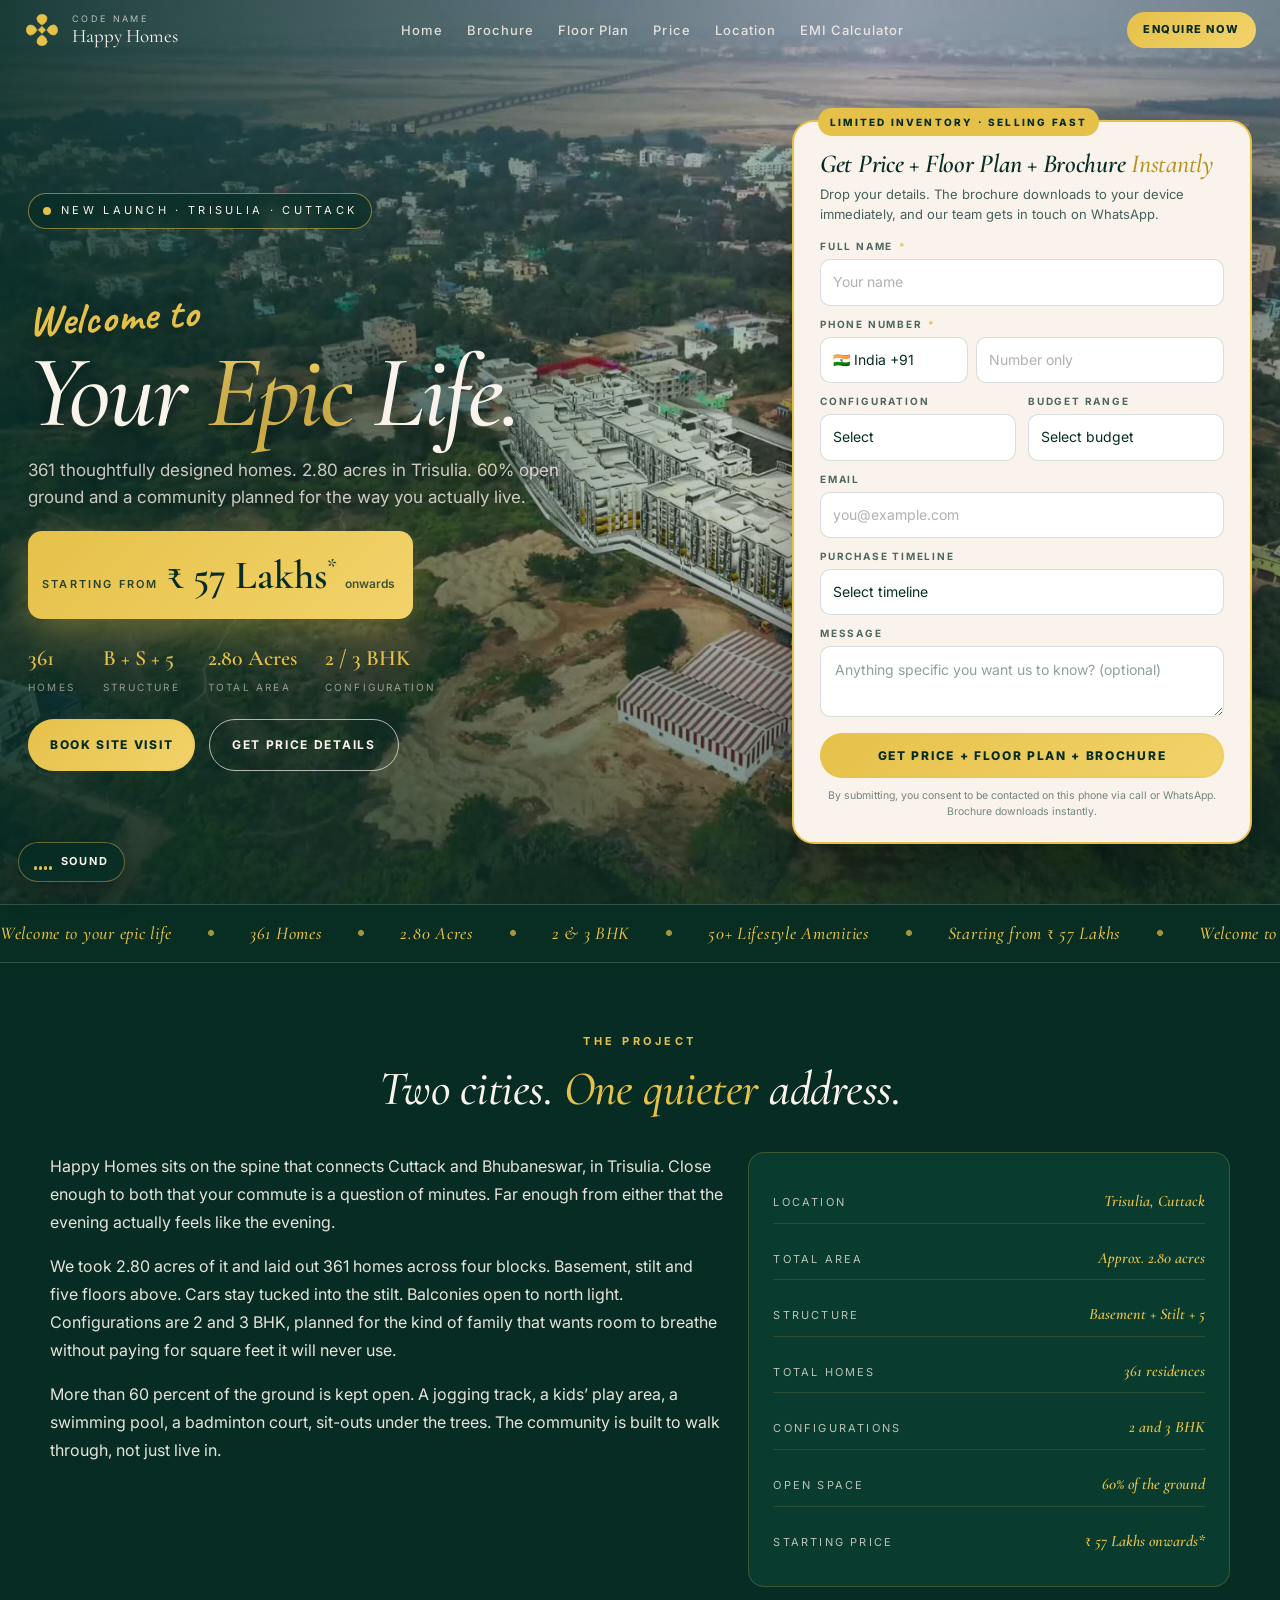
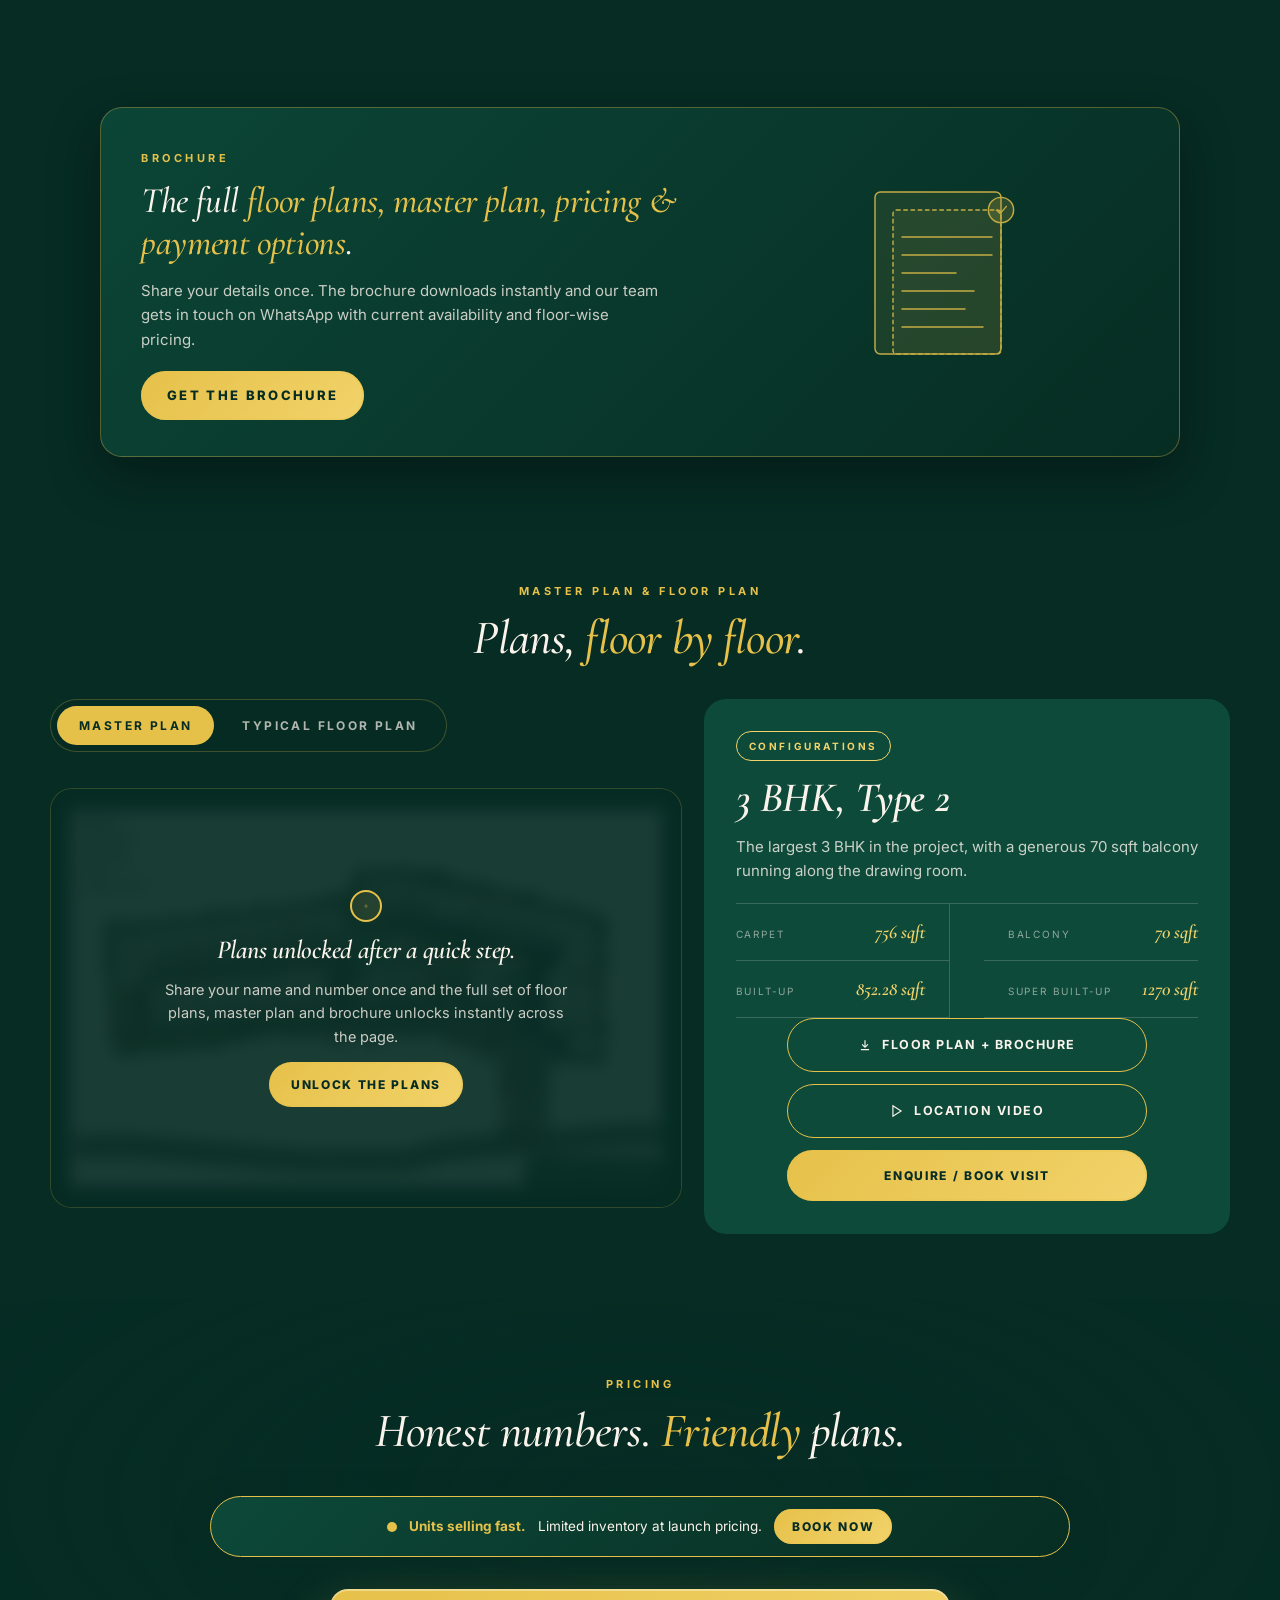
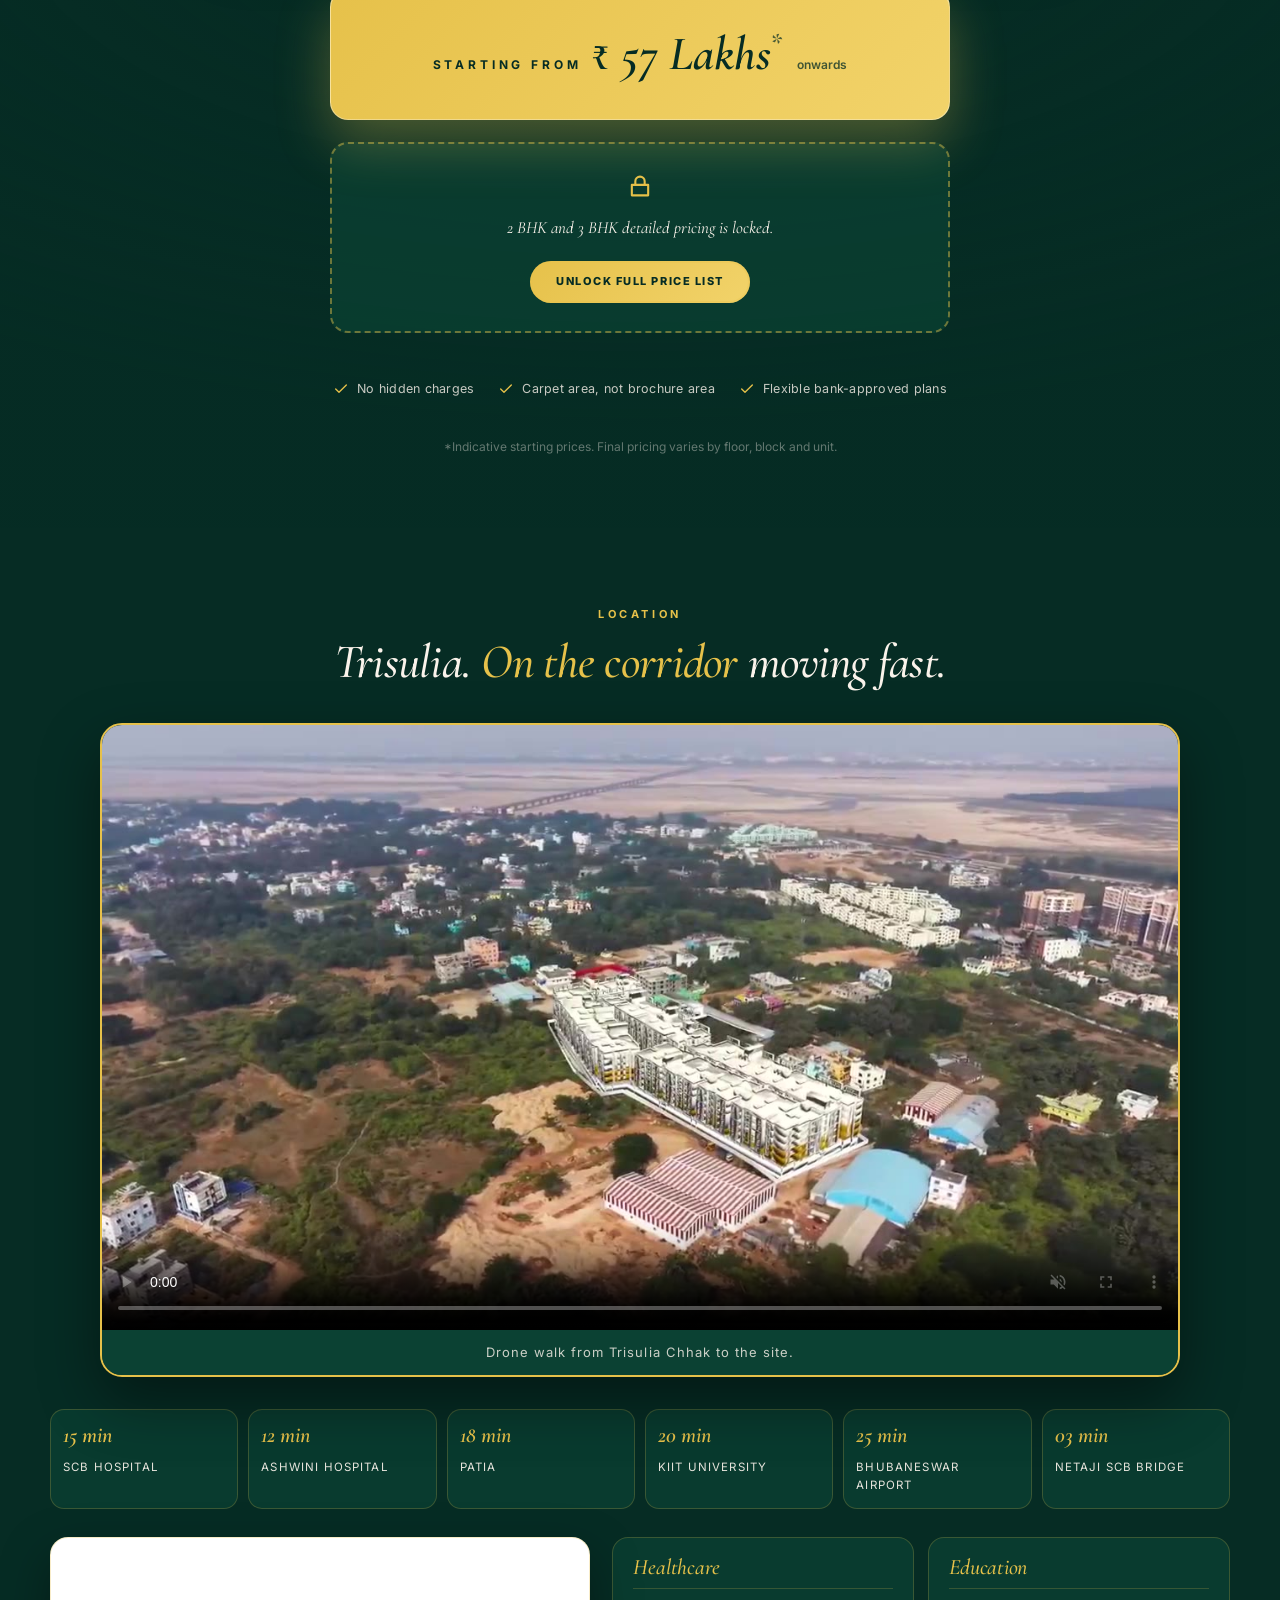
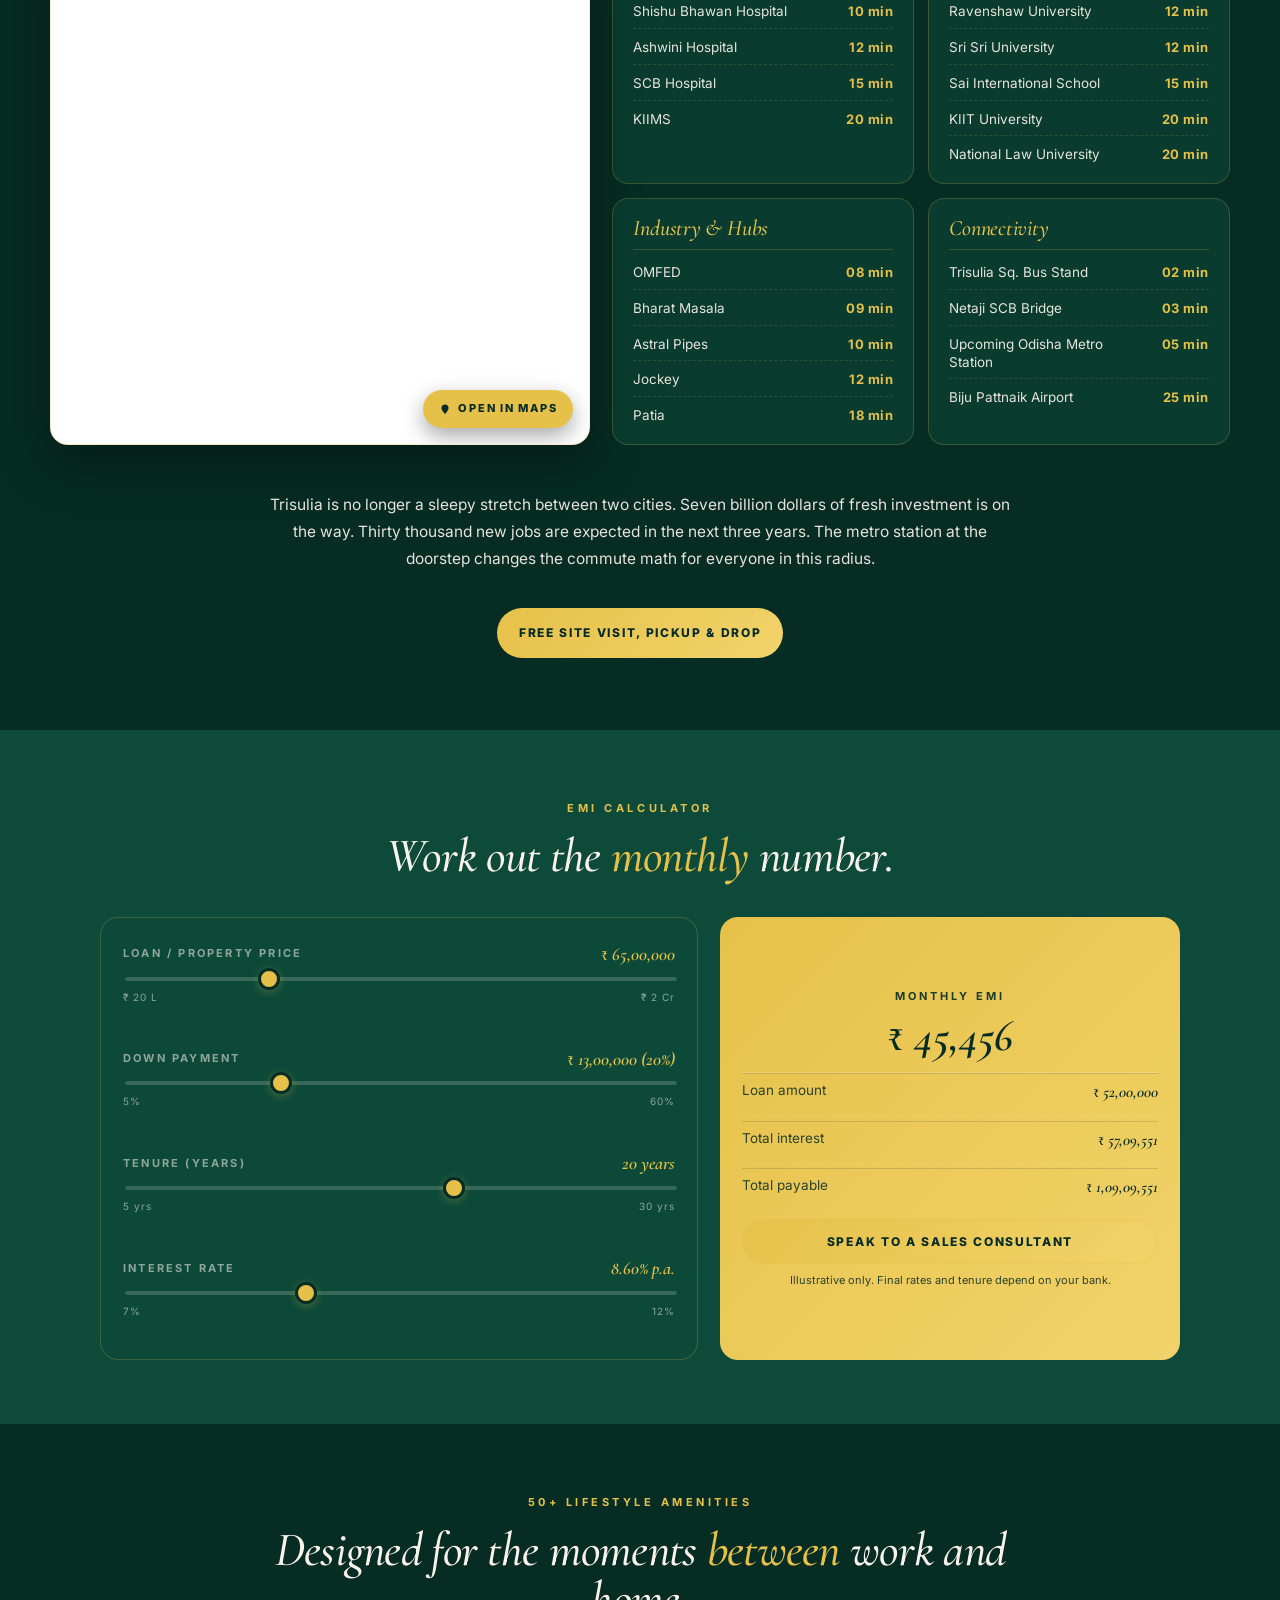
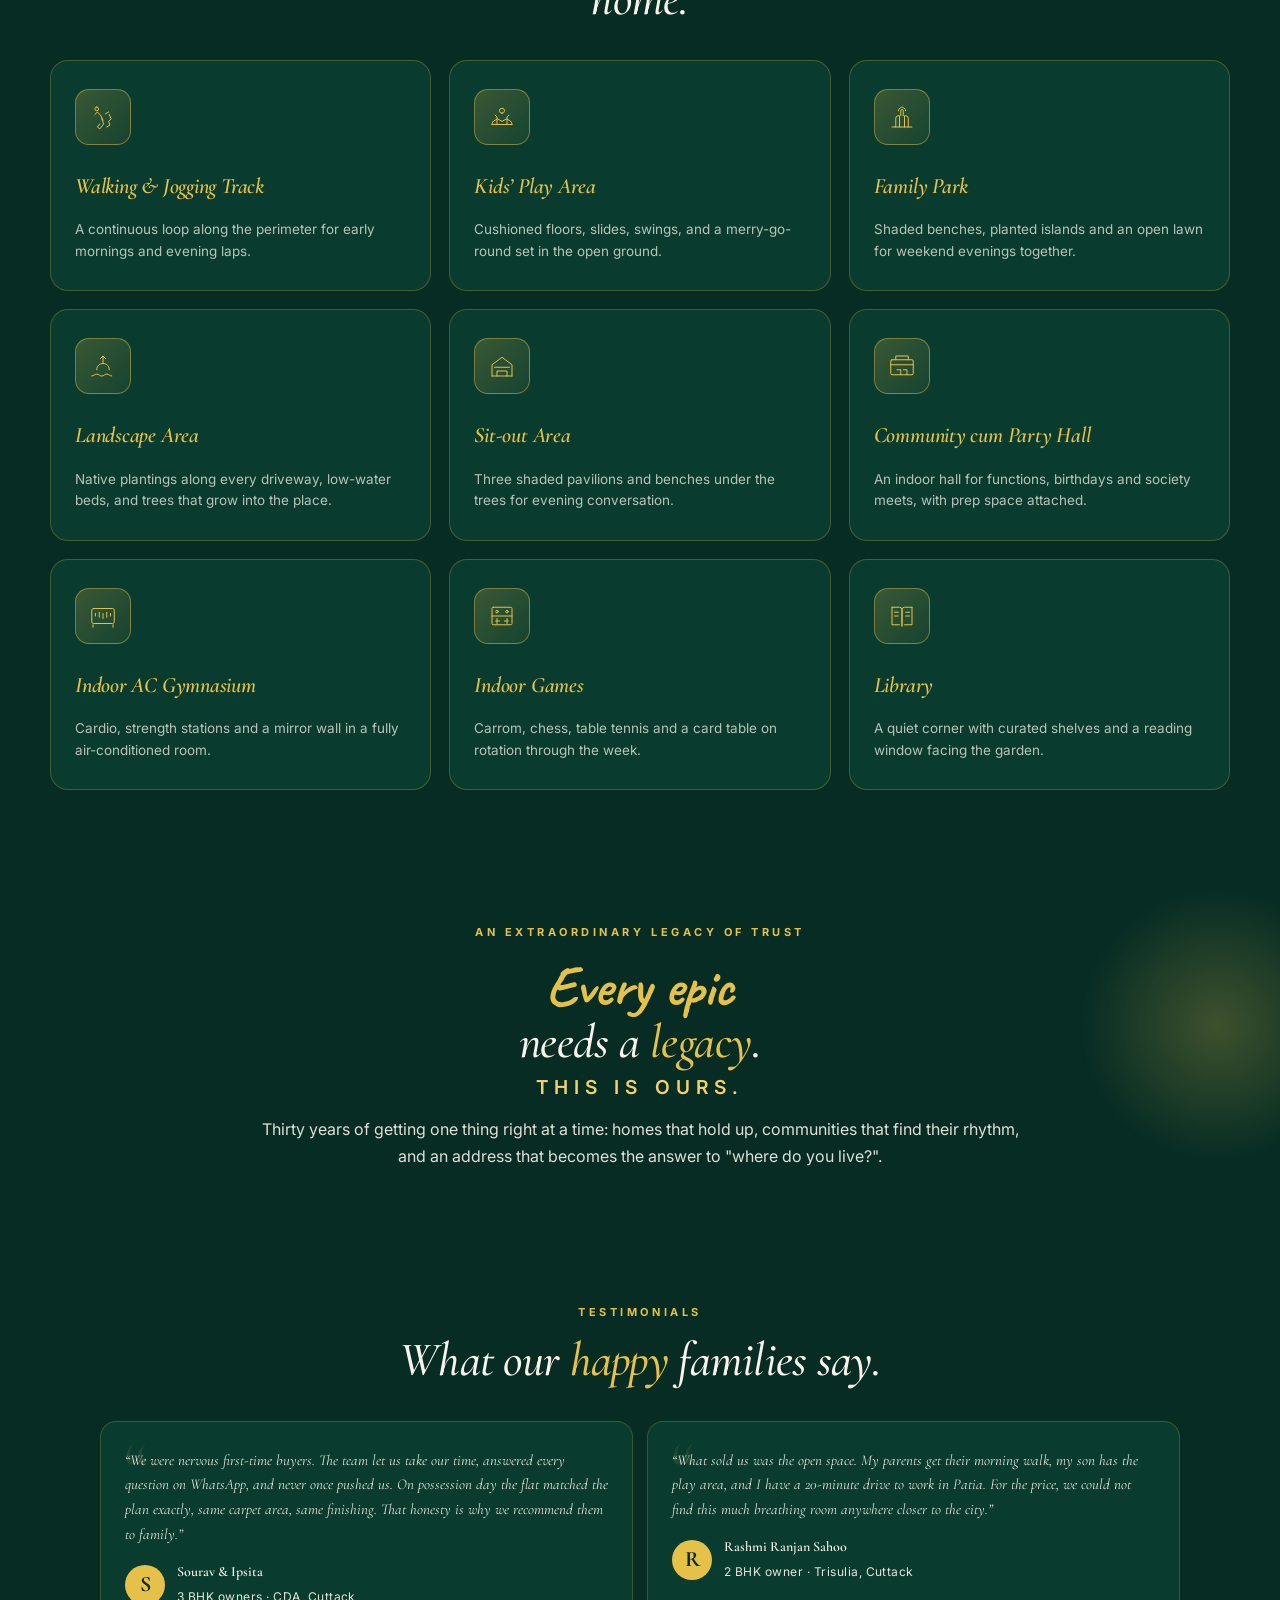
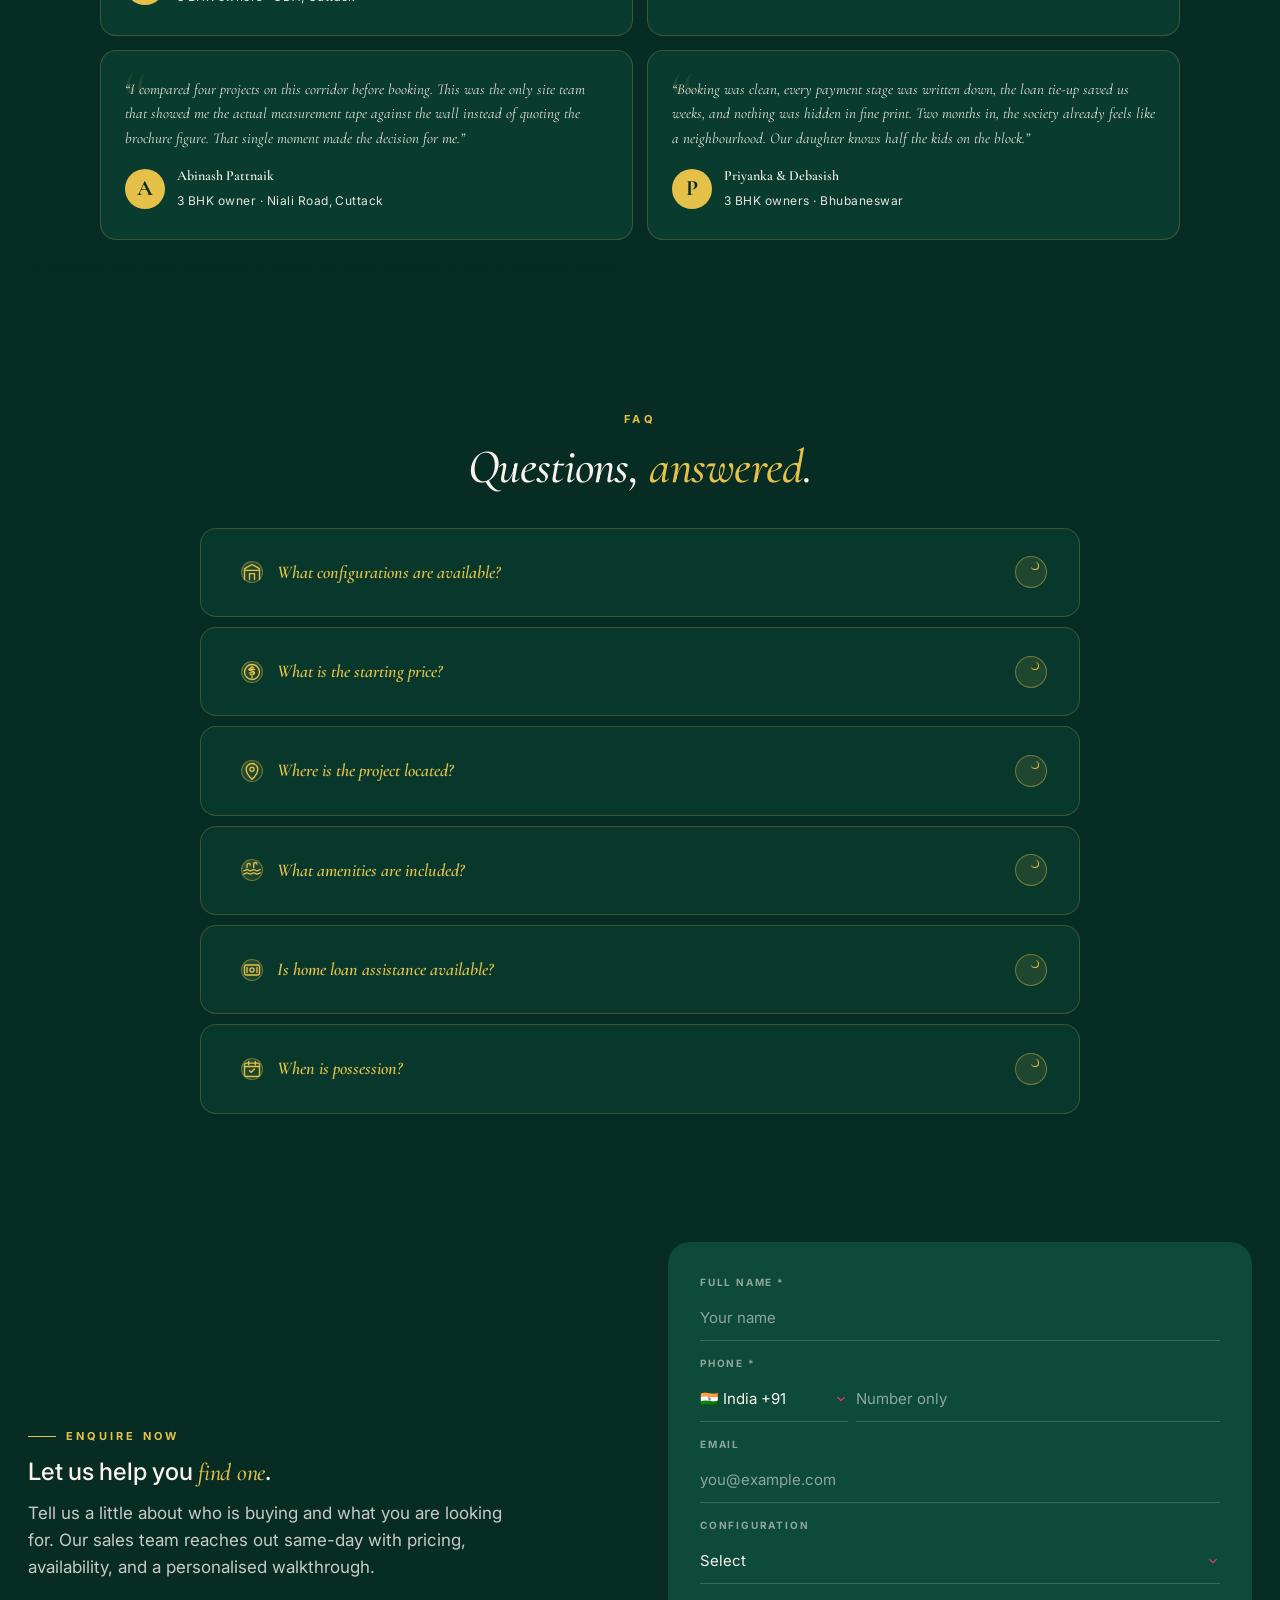
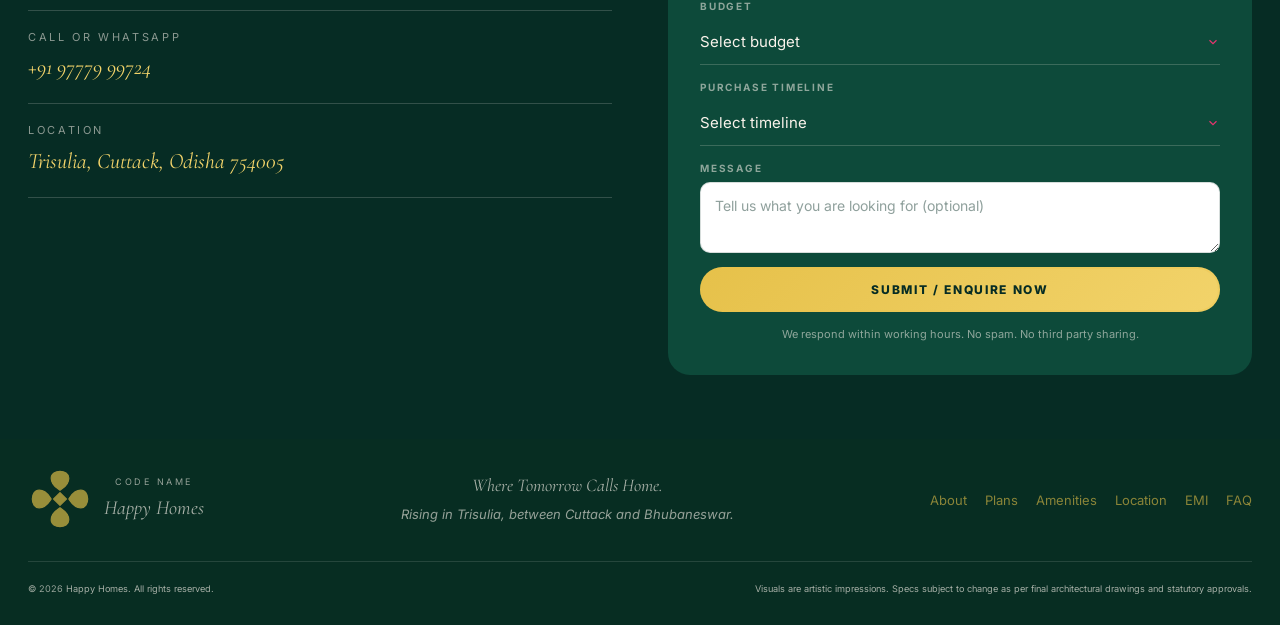
==== commit a3d71285: "Mohit changes 2" ====
--- a/index.html
+++ b/index.html
@@ -240,7 +240,7 @@
             </div>
             <div class="field field--full">
               <label for="h-phone">Phone Number <span aria-hidden="true">*</span></label>
-              <input id="h-phone" name="phone" type="tel" required autocomplete="tel" inputmode="tel" pattern="[0-9 +\-()]{6,20}" placeholder="Mobile number" />
+              <div class="phone-row"><select class="phone-cc" id="h-cc" name="cc" aria-label="Country code"><option value="+91" selected>🇮🇳 India +91</option><option value="+977">🇳🇵 Nepal +977</option><option value="+971">🇦🇪 UAE +971</option><option value="+1">🇺🇸 USA / Canada +1</option><option value="+44">🇬🇧 UK +44</option><option value="+61">🇦🇺 Australia +61</option><option value="+65">🇸🇬 Singapore +65</option><option value="+974">🇶🇦 Qatar +974</option><option value="+966">🇸🇦 Saudi Arabia +966</option><option value="+880">🇧🇩 Bangladesh +880</option><option value="+60">🇲🇾 Malaysia +60</option><option value="+968">🇴🇲 Oman +968</option></select><input id="h-phone" name="phone" type="tel" required inputmode="numeric" autocomplete="tel" pattern="[0-9]{6,15}" placeholder="Number only" /></div>
             </div>
             <div class="field">
               <label for="h-config">Configuration</label>
@@ -272,7 +272,6 @@
                 <option>Ready to move in</option>
                 <option>Within 1 - 3 months</option>
                 <option>Within 3 - 6 months</option>
-                <option>Just exploring</option>
               </select>
             </div>
             <div class="field field--full">
@@ -393,8 +392,8 @@
                 <p>Share your name and number once and the full set of floor plans, master plan and brochure unlocks instantly across the page.</p>
                 <button class="btn btn--pink btn--pulse" data-open-modal>Unlock the plans</button>
               </div>
-              <button class="plans__image is-active" data-plan-image="master" data-open-lightbox data-img="assets/site-plan.jpg">
-                <img src="assets/site-plan.jpg" alt="Master plan of Happy Homes" loading="lazy" />
+              <button class="plans__image is-active" data-plan-image="master" data-open-lightbox data-img="assets/master-plan.jpg">
+                <img src="assets/master-plan.jpg" alt="Master plan of Happy Homes" loading="lazy" />
                 <span class="plans__zoom">Click to zoom</span>
               </button>
               <button class="plans__image" data-plan-image="typical" data-open-lightbox data-img="assets/floor-3bhk-2.jpg">
@@ -478,7 +477,7 @@
         <div class="pricing__shell">
           <div class="pricing__starter">
             <span>Starting from</span>
-            <b>&#8377; 57 Lakhs<i>*</i></b>
+            <b>&#8377; <span data-count-to="57" data-suffix="">57</span> Lakhs<i>*</i></b>
             <small>onwards</small>
           </div>
           <div class="pricing__gate" id="pricingGate">
@@ -491,7 +490,6 @@
               <article class="price-card">
                 <header class="price-card__head">
                   <span class="price-card__tag">2 BHK</span>
-                  <span class="price-card__facing">North facing</span>
                 </header>
                 <b class="price-card__price">&#8377; 57&ndash;58<i>L*</i></b>
                 <ul class="price-card__meta">
@@ -504,7 +502,6 @@
                 <span class="price-card__ribbon">Most popular</span>
                 <header class="price-card__head">
                   <span class="price-card__tag">3 BHK</span>
-                  <span class="price-card__facing">North facing</span>
                 </header>
                 <b class="price-card__price">&#8377; 65&ndash;69<i>L*</i></b>
                 <ul class="price-card__meta">
@@ -617,9 +614,9 @@
             <span class="emi__readout-label">Monthly EMI</span>
             <b class="emi__readout-amount" id="emiEMI">₹ ----</b>
             <ul class="emi__breakup">
-              <li><span>Loan amount</span><b id="emiLoan">&mdash;</b></li>
-              <li><span>Total interest</span><b id="emiInterest">&mdash;</b></li>
-              <li><span>Total payable</span><b id="emiTotal">&mdash;</b></li>
+              <li><span>Loan amount</span><b id="emiLoan">&#8377; 0</b></li>
+              <li><span>Total interest</span><b id="emiInterest">&#8377; 0</b></li>
+              <li><span>Total payable</span><b id="emiTotal">&#8377; 0</b></li>
             </ul>
             <button class="btn btn--pink btn--block btn--pulse" data-open-modal>Speak to a sales consultant</button>
             <small>Illustrative only. Final rates and tenure depend on your bank.</small>
@@ -758,7 +755,7 @@
         </div>
         <div class="testimonials__grid">
           <article class="testimonial">
-            <p>&ldquo;We were nervous first-time buyers. The team let us take our time, answered every question on WhatsApp, and never once pushed us. On possession day the flat matched the plan exactly &mdash; same carpet area, same finishing. That honesty is why we recommend them to family.&rdquo;</p>
+            <p>&ldquo;We were nervous first-time buyers. The team let us take our time, answered every question on WhatsApp, and never once pushed us. On possession day the flat matched the plan exactly, same carpet area, same finishing. That honesty is why we recommend them to family.&rdquo;</p>
             <div class="testimonial__by">
               <div class="testimonial__avatar">S</div>
               <div><b>Sourav &amp; Ipsita</b><span>3 BHK owners &middot; CDA, Cuttack</span></div>
@@ -779,7 +776,7 @@
             </div>
           </article>
           <article class="testimonial">
-            <p>&ldquo;Booking was clean &mdash; every payment stage was written down, the loan tie-up saved us weeks, and nothing was hidden in fine print. Two months in, the society already feels like a neighbourhood. Our daughter knows half the kids on the block.&rdquo;</p>
+            <p>&ldquo;Booking was clean, every payment stage was written down, the loan tie-up saved us weeks, and nothing was hidden in fine print. Two months in, the society already feels like a neighbourhood. Our daughter knows half the kids on the block.&rdquo;</p>
             <div class="testimonial__by">
               <div class="testimonial__avatar">P</div>
               <div><b>Priyanka &amp; Debasish</b><span>3 BHK owners &middot; Bhubaneswar</span></div>
@@ -822,8 +819,8 @@
           <form class="contact__form" id="contactForm" name="contact" data-netlify="true" data-netlify-honeypot="bot-field" novalidate>
             <input type="hidden" name="form-name" value="contact" />
             <p class="hidden" style="display:none"><label>Leave blank: <input name="bot-field" /></label></p>
-            <div class="field"><label for="c-name">Full Name *</label><input id="c-name" name="name" type="text" required placeholder="Your name" /></div>
-            <div class="field"><label for="c-phone">Phone *</label><input id="c-phone" name="phone" type="tel" required inputmode="tel" pattern="[0-9 +\-()]{6,20}" placeholder="Mobile number" /></div>
+            <div class="field field--full"><label for="c-name">Full Name *</label><input id="c-name" name="name" type="text" required placeholder="Your name" /></div>
+            <div class="field field--full"><label for="c-phone">Phone *</label><div class="phone-row"><select class="phone-cc" id="c-cc" name="cc" aria-label="Country code"><option value="+91" selected>🇮🇳 India +91</option><option value="+977">🇳🇵 Nepal +977</option><option value="+971">🇦🇪 UAE +971</option><option value="+1">🇺🇸 USA / Canada +1</option><option value="+44">🇬🇧 UK +44</option><option value="+61">🇦🇺 Australia +61</option><option value="+65">🇸🇬 Singapore +65</option><option value="+974">🇶🇦 Qatar +974</option><option value="+966">🇸🇦 Saudi Arabia +966</option><option value="+880">🇧🇩 Bangladesh +880</option><option value="+60">🇲🇾 Malaysia +60</option><option value="+968">🇴🇲 Oman +968</option></select><input id="c-phone" name="phone" type="tel" required inputmode="numeric" autocomplete="tel" pattern="[0-9]{6,15}" placeholder="Number only" /></div></div>
             <div class="field"><label for="c-email">Email</label><input id="c-email" name="email" type="email" placeholder="you@example.com" /></div>
             <div class="field"><label for="c-config">Configuration</label>
               <select id="c-config" name="config">
@@ -848,7 +845,6 @@
                 <option>Ready to move in</option>
                 <option>Within 1 - 3 months</option>
                 <option>Within 3 - 6 months</option>
-                <option>Just exploring</option>
               </select>
             </div>
             <div class="field field--full"><label for="c-message">Message</label>
@@ -921,8 +917,8 @@
       <form class="modal__form" id="enquiryForm" name="modal-enquiry" data-netlify="true" data-netlify-honeypot="bot-field" novalidate>
             <input type="hidden" name="form-name" value="modal-enquiry" />
             <p class="hidden" style="display:none"><label>Leave blank: <input name="bot-field" /></label></p>
-        <div class="field"><label for="m-name">Name *</label><input id="m-name" name="name" type="text" required placeholder="Your full name" /></div>
-        <div class="field"><label for="m-phone">Phone *</label><input id="m-phone" name="phone" type="tel" required inputmode="tel" pattern="[0-9 +\-()]{6,20}" placeholder="Mobile number" /></div>
+        <div class="field field--full"><label for="m-name">Name *</label><input id="m-name" name="name" type="text" required placeholder="Your full name" /></div>
+        <div class="field field--full"><label for="m-phone">Phone *</label><div class="phone-row"><select class="phone-cc" id="m-cc" name="cc" aria-label="Country code"><option value="+91" selected>🇮🇳 India +91</option><option value="+977">🇳🇵 Nepal +977</option><option value="+971">🇦🇪 UAE +971</option><option value="+1">🇺🇸 USA / Canada +1</option><option value="+44">🇬🇧 UK +44</option><option value="+61">🇦🇺 Australia +61</option><option value="+65">🇸🇬 Singapore +65</option><option value="+974">🇶🇦 Qatar +974</option><option value="+966">🇸🇦 Saudi Arabia +966</option><option value="+880">🇧🇩 Bangladesh +880</option><option value="+60">🇲🇾 Malaysia +60</option><option value="+968">🇴🇲 Oman +968</option></select><input id="m-phone" name="phone" type="tel" required inputmode="numeric" autocomplete="tel" pattern="[0-9]{6,15}" placeholder="Number only" /></div></div>
         <div class="field field--full"><label for="m-email">Email</label><input id="m-email" name="email" type="email" placeholder="you@example.com" /></div>
         <div class="field"><label for="m-config">Configuration</label>
           <select id="m-config" name="config">
@@ -947,7 +943,6 @@
             <option>Ready to move in</option>
             <option>Within 1 - 3 months</option>
             <option>Within 3 - 6 months</option>
-            <option>Just exploring</option>
           </select>
         </div>
         <div class="field field--full"><label for="m-message">Message</label>
@@ -978,8 +973,8 @@
       <form class="modal__form" id="siteVisitForm" name="site-visit" data-netlify="true" data-netlify-honeypot="bot-field" novalidate>
             <input type="hidden" name="form-name" value="site-visit" />
             <p class="hidden" style="display:none"><label>Leave blank: <input name="bot-field" /></label></p>
-        <div class="field"><label for="sv-name">Name *</label><input id="sv-name" name="name" type="text" required placeholder="Your name" /></div>
-        <div class="field"><label for="sv-phone">Phone *</label><input id="sv-phone" name="phone" type="tel" required pattern="[0-9 +\-()]{6,20}" placeholder="Mobile number" /></div>
+        <div class="field field--full"><label for="sv-name">Name *</label><input id="sv-name" name="name" type="text" required placeholder="Your name" /></div>
+        <div class="field field--full"><label for="sv-phone">Phone *</label><div class="phone-row"><select class="phone-cc" id="sv-cc" name="cc" aria-label="Country code"><option value="+91" selected>🇮🇳 India +91</option><option value="+977">🇳🇵 Nepal +977</option><option value="+971">🇦🇪 UAE +971</option><option value="+1">🇺🇸 USA / Canada +1</option><option value="+44">🇬🇧 UK +44</option><option value="+61">🇦🇺 Australia +61</option><option value="+65">🇸🇬 Singapore +65</option><option value="+974">🇶🇦 Qatar +974</option><option value="+966">🇸🇦 Saudi Arabia +966</option><option value="+880">🇧🇩 Bangladesh +880</option><option value="+60">🇲🇾 Malaysia +60</option><option value="+968">🇴🇲 Oman +968</option></select><input id="sv-phone" name="phone" type="tel" required inputmode="numeric" autocomplete="tel" pattern="[0-9]{6,15}" placeholder="Number only" /></div></div>
         <div class="field field--full"><label for="sv-email">Email</label><input id="sv-email" name="email" type="email" placeholder="you@example.com" /></div>
         <div class="field"><label for="sv-config">Configuration</label>
           <select id="sv-config" name="config">
@@ -1004,7 +999,6 @@
             <option>Ready to move in</option>
             <option>Within 1 - 3 months</option>
             <option>Within 3 - 6 months</option>
-            <option>Just exploring</option>
           </select>
         </div>
         <div class="field"><label for="sv-date">Preferred Date</label><input id="sv-date" name="date" type="date" /></div>
@@ -1035,8 +1029,8 @@
       <form class="modal__form" id="videoForm" name="video-call" data-netlify="true" data-netlify-honeypot="bot-field" novalidate>
             <input type="hidden" name="form-name" value="video-call" />
             <p class="hidden" style="display:none"><label>Leave blank: <input name="bot-field" /></label></p>
-        <div class="field"><label for="vc-name">Name *</label><input id="vc-name" name="name" type="text" required placeholder="Your name" /></div>
-        <div class="field"><label for="vc-phone">WhatsApp Number *</label><input id="vc-phone" name="phone" type="tel" required pattern="[0-9 +\-()]{6,20}" placeholder="Mobile number" /></div>
+        <div class="field field--full"><label for="vc-name">Name *</label><input id="vc-name" name="name" type="text" required placeholder="Your name" /></div>
+        <div class="field field--full"><label for="vc-phone">WhatsApp Number *</label><div class="phone-row"><select class="phone-cc" id="vc-cc" name="cc" aria-label="Country code"><option value="+91" selected>🇮🇳 India +91</option><option value="+977">🇳🇵 Nepal +977</option><option value="+971">🇦🇪 UAE +971</option><option value="+1">🇺🇸 USA / Canada +1</option><option value="+44">🇬🇧 UK +44</option><option value="+61">🇦🇺 Australia +61</option><option value="+65">🇸🇬 Singapore +65</option><option value="+974">🇶🇦 Qatar +974</option><option value="+966">🇸🇦 Saudi Arabia +966</option><option value="+880">🇧🇩 Bangladesh +880</option><option value="+60">🇲🇾 Malaysia +60</option><option value="+968">🇴🇲 Oman +968</option></select><input id="vc-phone" name="phone" type="tel" required inputmode="numeric" autocomplete="tel" pattern="[0-9]{6,15}" placeholder="Number only" /></div></div>
         <div class="field field--full"><label for="vc-email">Email</label><input id="vc-email" name="email" type="email" placeholder="you@example.com" /></div>
         <div class="field"><label for="vc-config">Configuration</label>
           <select id="vc-config" name="config">
@@ -1061,7 +1055,6 @@
             <option>Ready to move in</option>
             <option>Within 1 - 3 months</option>
             <option>Within 3 - 6 months</option>
-            <option>Just exploring</option>
           </select>
         </div>
         <div class="field field--full"><label for="vc-message">Message</label>
@@ -1078,7 +1071,7 @@
     <div class="lightbox__backdrop" data-close-lightbox></div>
     <button class="lightbox__close" data-close-lightbox aria-label="Close"><svg viewBox="0 0 24 24" width="22" height="22"><path d="M6 6l12 12M18 6L6 18" fill="none" stroke="currentColor" stroke-width="1.8" stroke-linecap="round"/></svg></button>
     <div class="lightbox__inner">
-      <div class="lightbox__viewport" id="lightboxViewport"><img id="lightboxImg" src="assets/site-plan.jpg" alt="Plan" /></div>
+      <div class="lightbox__viewport" id="lightboxViewport"><img id="lightboxImg" src="assets/master-plan.jpg" alt="Plan" /></div>
       <div class="lightbox__controls">
         <button data-zoom="-" aria-label="Zoom out">&minus;</button>
         <button data-zoom="0" aria-label="Reset">Reset</button>
@@ -1127,13 +1120,6 @@
     </div>
   </div>
 
-  <!-- LIGHTBOX -->
-  <div class="lightbox" id="lightbox" aria-hidden="true" role="dialog" aria-modal="true">
-    <div class="lightbox__backdrop" data-close-lightbox></div>
-    <button class="lightbox__close" data-close-lightbox aria-label="Close"><svg viewBox="0 0 24 24" width="22" height="22"><path d="M6 6l12 12M18 6L6 18" fill="none" stroke="currentColor" stroke-width="1.8" stroke-linecap="round"/></svg></button>
-    <img class="lightbox__img" id="lightboxImg" src="" alt="" />
-  </div>
-
   <!-- AMBIENT SOUND (plays on entry, with on/off toggle) -->
   <audio id="ambientAudio" src="assets/ambient.mp3" loop preload="auto"></audio>
   <button class="sound-toggle" id="soundToggle" aria-pressed="false" aria-label="Toggle ambient sound" title="Ambient sound on / off">
--- a/styles.css
+++ b/styles.css
@@ -2109,3 +2109,174 @@
 /* keep clear of the mobile bottom bar */
 @media (max-width: 900px) { .sound-toggle { bottom: 80px; } }
 @media (max-width: 600px) { .sound-toggle { left: 12px; padding: 10px 12px; } .sound-toggle__label { display: none; } }
+
+/* ============================================================
+   POLISH PASS 2: blob fixes, map button, rail, FAQ, configs,
+   lightbox controls, phone country-code, pricing animation
+   ============================================================ */
+
+/* ---- FIX: badge/button stretched because both top & bottom were set ---- */
+.plans__zoom {
+  top: auto !important; bottom: 14px !important; right: 14px !important; left: auto !important;
+  width: auto !important; height: auto !important;
+  background: rgba(6,44,36,0.9) !important; color: var(--gold) !important;
+  padding: 8px 14px !important; border-radius: 999px !important;
+  border: 1px solid rgba(230,193,74,0.4);
+  display: inline-flex !important; align-items: center; gap: 6px;
+}
+.location__map-link {
+  top: auto !important; bottom: 16px !important; right: 16px !important; left: auto !important;
+  width: auto !important; height: auto !important;
+  display: inline-flex !important; align-items: center; gap: 7px;
+  background: var(--gold) !important; color: var(--aubergine) !important;
+  padding: 10px 16px !important; border-radius: 999px !important;
+  font-size: 11px !important; letter-spacing: 0.16em; text-transform: uppercase; font-weight: 800;
+  box-shadow: 0 8px 22px rgba(0,0,0,0.35) !important; border: 0 !important;
+  transition: transform .2s var(--ease), background .2s var(--ease);
+}
+.location__map-link::before {
+  content: ''; width: 12px; height: 12px; flex: 0 0 auto;
+  background: var(--aubergine);
+  -webkit-mask: url("data:image/svg+xml;utf8,<svg xmlns='http://www.w3.org/2000/svg' viewBox='0 0 24 24'><path d='M12 22s7-6.5 7-12a7 7 0 10-14 0c0 5.5 7 12 7 12z'/><circle cx='12' cy='10' r='2.5' fill='white'/></svg>") center/contain no-repeat;
+          mask: url("data:image/svg+xml;utf8,<svg xmlns='http://www.w3.org/2000/svg' viewBox='0 0 24 24'><path d='M12 22s7-6.5 7-12a7 7 0 10-14 0c0 5.5 7 12 7 12z'/></svg>") center/contain no-repeat;
+}
+.location__map-link:hover { transform: translateY(-2px); background: var(--gold-2) !important; }
+
+/* ---- RIGHT RAIL: consistent pills, icon centred, gold hover ---- */
+.rail { right: 16px !important; gap: 12px !important; }
+.rail__btn {
+  width: 54px !important; height: 54px !important; border-radius: 16px !important;
+  background: rgba(6,44,36,0.92) !important; border: 1px solid rgba(230,193,74,0.38) !important;
+  color: var(--cream) !important;
+  display: flex !important; align-items: center !important; justify-content: flex-start !important;
+  padding: 0 !important; gap: 0 !important; overflow: hidden !important;
+  box-shadow: 0 8px 20px rgba(0,0,0,0.30);
+  transition: width .28s var(--ease), background .2s, color .2s, border-color .2s, transform .2s;
+}
+.rail__btn > svg { margin: 0 17px !important; flex: 0 0 auto; }
+.rail__btn span { opacity: 0; white-space: nowrap; padding-right: 20px; font-size: 12px; letter-spacing: 0.08em; font-weight: 700; transition: opacity .2s; }
+.rail__btn:hover { width: 214px !important; background: var(--gold) !important; color: var(--aubergine) !important; border-color: var(--gold) !important; transform: translateX(-2px); }
+.rail__btn:hover span { opacity: 1; }
+.rail__btn--free { width: 54px !important; background: var(--gold) !important; color: var(--aubergine) !important; border-color: var(--gold) !important; }
+.rail__btn--free span, .rail__btn--free span i { color: var(--aubergine) !important; }
+.rail__btn--free:hover { background: var(--gold-2) !important; }
+
+/* ---- FAQ: dark glass accordion, fixed hover, animated reveal ---- */
+.faq__list details { background: rgba(13,74,58,0.42) !important; border: 1px solid rgba(230,193,74,0.22) !important; border-radius: 16px !important; }
+.faq__list details[open] { border-color: rgba(230,193,74,0.55) !important; background: rgba(13,74,58,0.60) !important; }
+.faq__list summary { color: var(--cream) !important; font-size: 18px !important; padding: 18px 62px 18px 20px !important; gap: 12px; }
+.faq__list summary .faq__icon { color: var(--gold) !important; display: inline-flex; }
+.faq__list summary:hover { background: rgba(230,193,74,0.07) !important; color: var(--gold-2) !important; }
+.faq__list summary::after { color: var(--gold) !important; border-color: var(--gold) !important; }
+.faq__list details[open] summary::after { background: var(--gold) !important; color: var(--aubergine) !important; }
+.faq__list details > div { color: var(--text-dim-l) !important; }
+.faq__list details[open] > div { animation: faqReveal .35s var(--ease); }
+@keyframes faqReveal { from { opacity: 0; transform: translateY(-6px); } to { opacity: 1; transform: none; } }
+
+/* ---- CONFIG specs: cleaner alignment ---- */
+.plans__specs li { padding: 13px 0 !important; align-items: baseline; }
+.plans__specs span { font-size: 10px !important; letter-spacing: 0.18em; }
+.plans__specs b { font-size: 19px !important; }
+
+/* ---- LIGHTBOX zoom controls: aligned, on-brand ---- */
+.lightbox__controls { gap: 10px !important; flex-wrap: wrap; }
+.lightbox__controls button[data-zoom] {
+  background: rgba(6,44,36,0.92) !important; border: 1.5px solid var(--gold) !important; color: var(--gold) !important;
+  height: 44px !important; min-width: 44px; padding: 0 16px; border-radius: 12px !important;
+  display: inline-flex; align-items: center; justify-content: center; font-weight: 700; letter-spacing: 0.06em;
+}
+.lightbox__controls button[data-zoom]:hover { background: var(--gold) !important; color: var(--aubergine) !important; }
+.lightbox__controls .btn { height: 44px; }
+
+/* ---- PHONE country-code row ---- */
+.phone-row { display: flex; gap: 8px; align-items: stretch; }
+.phone-row .phone-cc { flex: 0 0 auto; width: 140px; }
+.phone-row input { flex: 1 1 auto; min-width: 0; }
+@media (max-width: 600px) { .phone-row .phone-cc { width: 112px; } }
+
+/* ---- PRICING: entrance animation (safe, additive) ---- */
+#pricing.is-in .pricing__starter { animation: revealUp .6s .04s var(--ease) both; }
+#pricing.is-in .urgency-strip     { animation: revealUp .6s var(--ease) both; }
+#pricing.is-in .price-card        { animation: revealUp .6s .12s var(--ease) both; }
+#pricing.is-in .price-card--feature { animation-delay: .22s; }
+#pricing.is-in .pricing__assurances { animation: revealUp .6s .28s var(--ease) both; }
+@keyframes revealUp { from { opacity: 0; transform: translateY(20px); } to { opacity: 1; transform: none; } }
+@media (prefers-reduced-motion: reduce) {
+  #pricing.is-in .pricing__starter, #pricing.is-in .urgency-strip,
+  #pricing.is-in .price-card, #pricing.is-in .pricing__assurances { animation: none !important; }
+}
+
+/* ---- Phone row: keep number field inside its column ---- */
+.phone-row input { width: auto !important; flex: 1 1 auto; min-width: 0; }
+.phone-row .phone-cc { flex: 0 0 auto; }
+/* Count-up number must match the big price type ---- */
+.pricing__starter b [data-count-to],
+.hero__price b [data-count-to] { font: inherit; color: inherit; font-style: inherit; }
+
+/* ---- Phone row: force the two-part layout over base select width:100% ---- */
+.phone-row { display: flex !important; gap: 8px; align-items: stretch; width: 100%; }
+.phone-row .phone-cc { flex: 0 0 148px !important; width: 148px !important; }
+.phone-row input[type="tel"] { flex: 1 1 auto !important; width: auto !important; min-width: 0 !important; }
+@media (max-width: 600px) { .phone-row .phone-cc { flex: 0 0 120px !important; width: 120px !important; } }
+.pricing__starter b [data-count-to] { letter-spacing: normal !important; }
+
+/* ============================================================
+   POLISH PASS 3: reset controls, FAQ alignment
+   ============================================================ */
+/* Lightbox zoom controls: uniform height, centred, non-italic */
+.lightbox__controls { gap: 8px !important; align-items: center; }
+.lightbox__controls button[data-zoom] {
+  height: 46px !important; min-width: 46px; padding: 0 18px !important; border-radius: 12px !important;
+  font-size: 15px !important; font-weight: 700 !important; line-height: 1 !important;
+  font-family: var(--f-body) !important; font-style: normal !important;
+  display: inline-flex !important; align-items: center !important; justify-content: center !important;
+}
+.lightbox__controls .btn { height: 46px !important; display: inline-flex !important; align-items: center; }
+
+/* FAQ: tidy alignment of icon, question, toggle and answer */
+.faq__list summary { align-items: center !important; gap: 14px !important; padding: 18px 62px 18px 22px !important; line-height: 1.3 !important; }
+.faq__list summary .faq__icon { flex: 0 0 auto; width: 22px; height: 22px; }
+.faq__list summary .faq__icon svg { width: 22px; height: 22px; display: block; }
+.faq__list details > div { padding: 2px 24px 22px 58px !important; }
+@media (max-width: 600px) { .faq__list details > div { padding-left: 22px !important; } .faq__list summary { padding-left: 18px !important; } }
+
+/* ============================================================
+   POLISH PASS 4: FAQ +/x toggle, config spec spacing
+   ============================================================ */
+/* FAQ: "+" when closed, rotate to "x" when open (no minus) */
+.faq__list summary::after { content: '+' !important; transition: transform .28s var(--ease), background .25s var(--ease), color .25s var(--ease); }
+.faq__list details[open] summary::after { content: '+' !important; transform: translateY(-50%) rotate(45deg) !important; background: var(--gold) !important; color: var(--aubergine) !important; }
+
+/* CONFIG specs: stop the value touching the next column's label */
+.plans__specs { grid-template-columns: 1fr 1fr; column-gap: 34px !important; }
+.plans__specs li { gap: 16px; }
+.plans__specs li:nth-child(odd)  { padding-right: 24px !important; border-right: 1px solid var(--line-l); }
+.plans__specs li:nth-child(even) { padding-left: 24px !important; }
+.plans__specs span { flex: 0 0 auto; }
+.plans__specs b { white-space: nowrap; text-align: right; }
+@media (max-width: 700px) {
+  .plans__specs { grid-template-columns: 1fr; column-gap: 0 !important; }
+  .plans__specs li:nth-child(odd) { border-right: 0; padding-right: 0 !important; }
+  .plans__specs li:nth-child(even) { padding-left: 0 !important; }
+}
+
+/* FAQ toggle: explicit + (closed) and × (open), clearly visible */
+.faq__list summary::after { content: '+' !important; transform: translateY(-50%) !important; font-weight: 400 !important; }
+.faq__list details[open] summary::after { content: '\00D7' !important; transform: translateY(-50%) !important; background: var(--gold) !important; color: var(--aubergine) !important; font-weight: 500 !important; }
+
+/* FAQ toggle (final): draw + as SVG lines, rotate to x on open — always visible */
+.faq__list summary::after {
+  content: '' !important;
+  background-color: transparent !important;
+  background-image: url("data:image/svg+xml;utf8,<svg xmlns='http://www.w3.org/2000/svg' viewBox='0 0 24 24'><path d='M12 5v14M5 12h14' stroke='%23e6c14a' stroke-width='2.4' stroke-linecap='round'/></svg>") !important;
+  background-repeat: no-repeat !important; background-position: center !important; background-size: 15px 15px !important;
+  border: 1.6px solid var(--gold) !important;
+  transition: transform .3s var(--ease), background-color .25s var(--ease) !important;
+}
+.faq__list details[open] summary::after {
+  content: '' !important;
+  transform: translateY(-50%) rotate(45deg) !important;
+  background-color: var(--gold) !important;
+  background-image: url("data:image/svg+xml;utf8,<svg xmlns='http://www.w3.org/2000/svg' viewBox='0 0 24 24'><path d='M12 5v14M5 12h14' stroke='%23062c24' stroke-width='2.8' stroke-linecap='round'/></svg>") !important;
+}
+.faq__list summary::after { background-size: 16px 16px !important; background-color: rgba(230,193,74,0.06) !important; }
